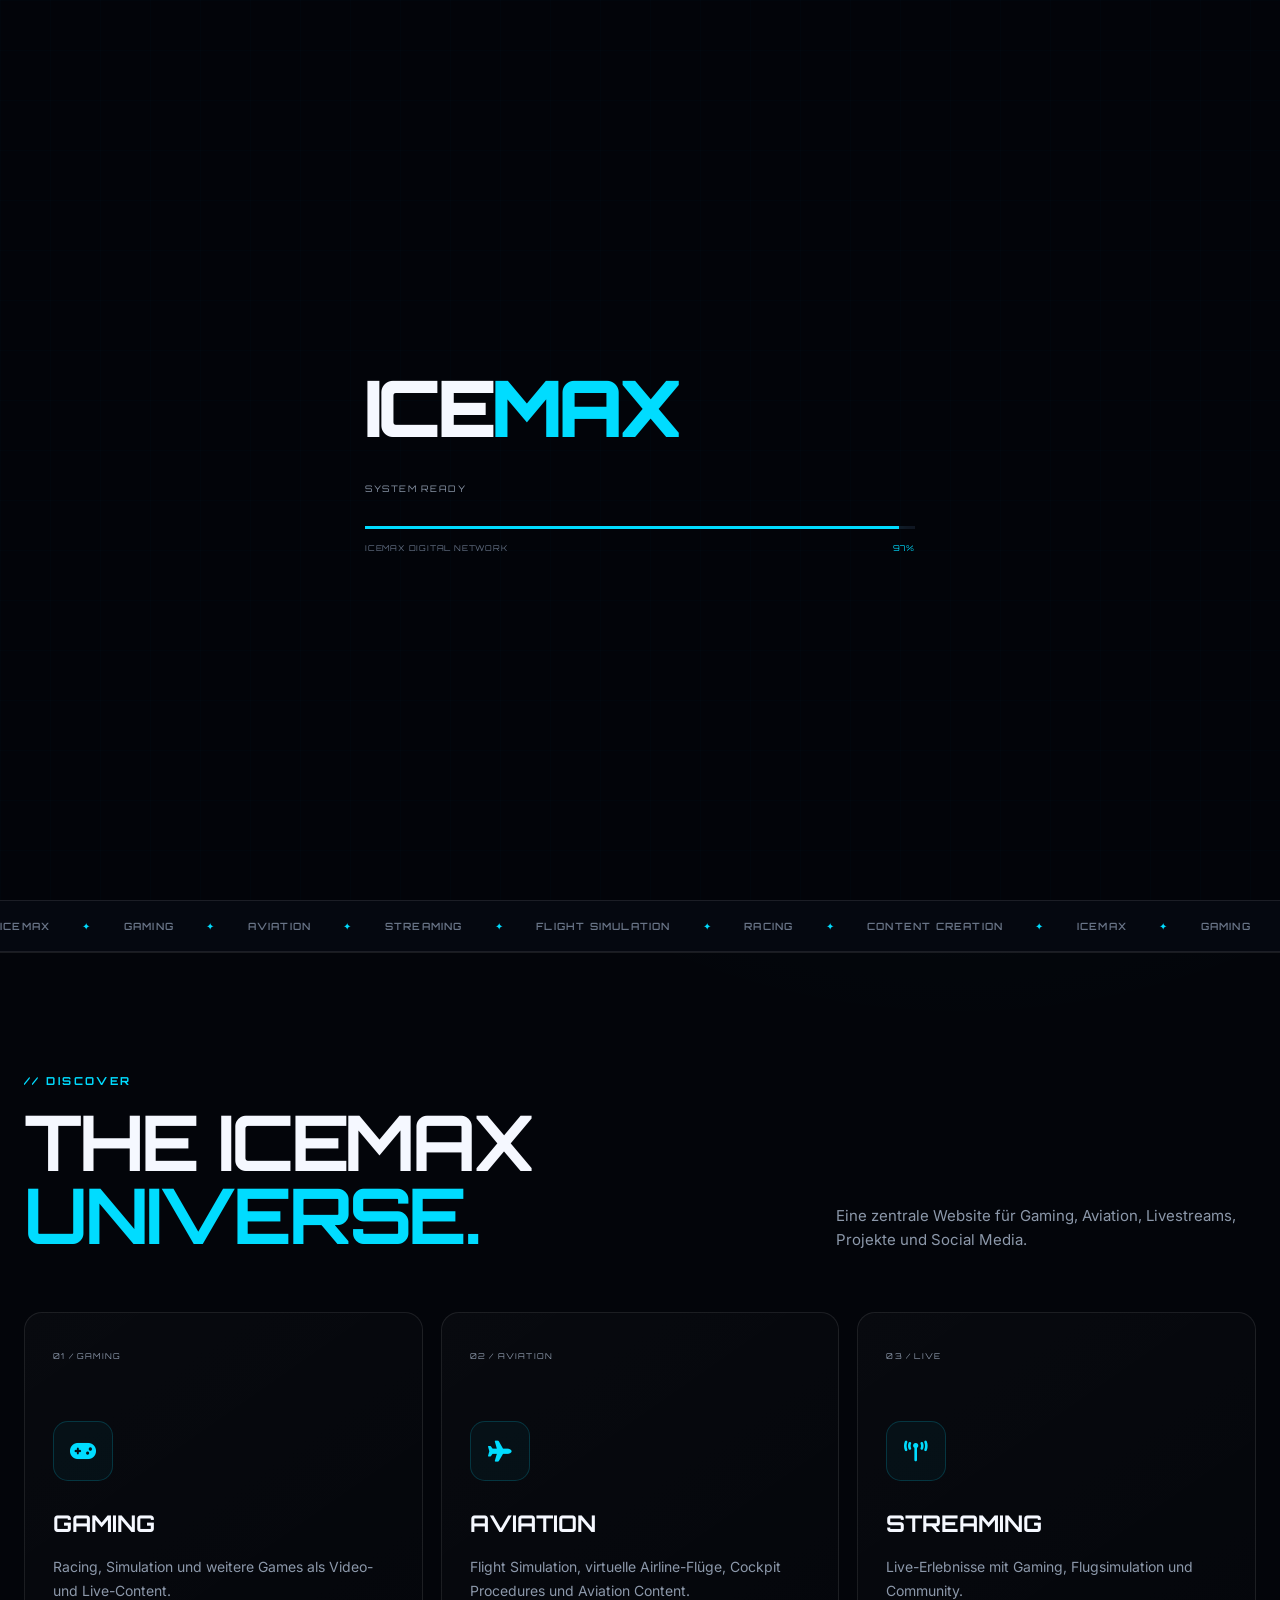
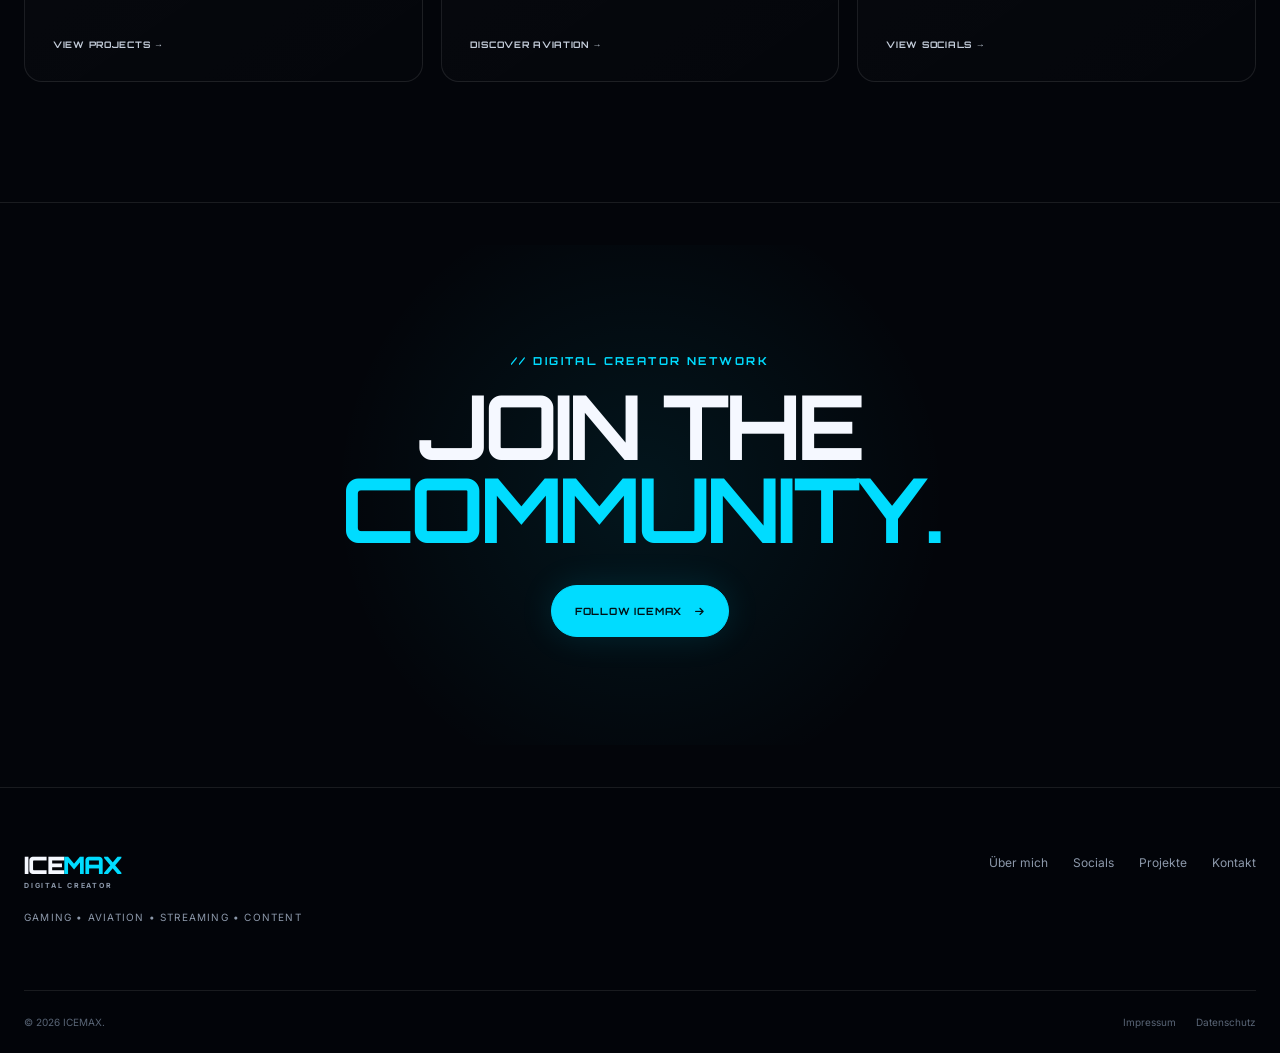
==== index.html @ 76943478 "Update index.html" ====
<!DOCTYPE html>
<html lang="de">

<head>
<script>
    if (
        window.location.pathname === "/icemaxYT/" ||
        window.location.pathname === "/icemaxYT"
    ) {
        window.location.replace("/icemaxYT/index.html");
    }
</script>

<!-- FAVICON -->
<link
    rel="icon"
    href="favicon.svg"
    type="image/svg+xml"
>

<!-- GOOGLE FONTS -->
<link
    rel="preconnect"
    href="https://fonts.googleapis.com"
>

<link
    rel="preconnect"
    href="https://fonts.gstatic.com"
    crossorigin
>

<link
    href="https://fonts.googleapis.com/css2?family=Inter:wght@400;500;600;700;800&family=Orbitron:wght@500;600;700;800;900&display=swap"
    rel="stylesheet"
>

<!-- FONT AWESOME -->
<link
    rel="stylesheet"
    href="https://cdnjs.cloudflare.com/ajax/libs/font-awesome/6.7.2/css/all.min.css"
>

<!-- ICEMAX CSS -->
<link
    rel="stylesheet"
    href="style.css"
>
    <meta charset="UTF-8">
    <meta name="viewport" content="width=device-width, initial-scale=1">

    <meta name="theme-color" content="#03050a">
    <meta name="description"
          content="ICEMAX – Gaming, Aviation, Streaming und Content Creation.">

    <title>ICEMAX | Gaming • Aviation • Streaming</title>

    <!-- Favicon -->
    <link rel="icon"
          href="images/favicon.svg"
          type="image/svg+xml">

    <!-- Haupt-CSS -->
    <link rel="stylesheet"
          href="css/style.css">

    <!-- Font Awesome Icons -->
    <link rel="stylesheet"
          href="https://cdnjs.cloudflare.com/ajax/libs/font-awesome/6.7.2/css/all.min.css">

    <!-- Google Fonts -->
    <link rel="preconnect"
          href="https://fonts.googleapis.com">

    <link rel="preconnect"
          href="https://fonts.gstatic.com"
          crossorigin>

    <link
        href="https://fonts.googleapis.com/css2?family=Inter:wght@300;400;500;600;700;800;900&family=Orbitron:wght@400;500;600;700;800;900&display=swap"
        rel="stylesheet">
</head>


<body>

    <!-- ======================================================
         CURSOR GLOW
    ======================================================= -->

    <div class="cursor-glow"
         id="cursorGlow">
    </div>


    <!-- ======================================================
         NAVIGATION
    ======================================================= -->

    <header class="navbar"
            id="navbar">

        <div class="navbar-inner">

            <!-- Logo -->

            <a href="index.html"
               class="logo">

                <span class="logo-main">
                    ICE<span>MAX</span>
                </span>

                <small>
                    DIGITAL CREATOR
                </small>

            </a>


            <!-- Navigation -->

            <nav class="nav-links"
                 id="navLinks">

                <a href="index.html"
                   class="active">
                    HOME
                </a>

                <a href="ueber-mich.html">
                    ÜBER MICH
                </a>

                <a href="social.html">
                    SOCIALS
                </a>

                <a href="projekte.html">
                    PROJEKTE
                </a>

                <a href="blog.html">
                    NEWS
                </a>

                <a href="kontakt.html">
                    KONTAKT
                </a>

            </nav>


            <!-- Social CTA -->

            <a class="nav-cta"
               href="social.html">

                <span class="live-dot"></span>

                FOLLOW ICEMAX

            </a>


            <!-- Mobile Navigation -->

            <button class="hamburger"
                    id="hamburger"
                    aria-label="Navigation öffnen"
                    aria-expanded="false">

                <span></span>
                <span></span>
                <span></span>

            </button>

        </div>

    </header>


    <!-- ======================================================
         MAIN
    ======================================================= -->

    <main>


        <!-- ==================================================
             LOADING SCREEN
        =================================================== -->

        <div class="page-loader"
             id="pageLoader">

            <div class="loader-grid"></div>

            <div class="loader-shell">

                <div class="loader-brand">

                    ICE<span>MAX</span>

                </div>


                <div class="loader-caption"
                     id="loaderStatus">

                    INITIALIZING CORE

                </div>


                <div class="loader-track">

                    <div class="loader-fill"
                         id="loaderFill">
                    </div>

                </div>


                <div class="loader-meta">

                    <span>
                        ICEMAX DIGITAL NETWORK
                    </span>

                    <span class="loader-percent"
                          id="loaderPercent">

                        0%

                    </span>

                </div>

            </div>

        </div>


        <!-- ==================================================
             HERO
        =================================================== -->

        <section class="hero">

            <div class="grid-bg"></div>


            <div class="hero-layout">


                <!-- HERO TEXT -->

                <div>

                    <div class="status-pill reveal">

                        <span class="live-dot"></span>

                        ICEMAX // SYSTEM ONLINE

                    </div>


                    <h1 class="reveal">

                        WELCOME

                        <span>
                            TO
                        </span>

                        <strong>
                            ICEMAX.
                        </strong>

                    </h1>


                    <p class="hero-copy reveal">

                        Gaming trifft Aviation.
                        Flight Simulation trifft Entertainment.

                        Eine digitale Creator-Welt für Streams,
                        Videos, Racing, virtuelle Flüge und Community.

                    </p>


                    <!-- Buttons -->

                    <div class="hero-actions reveal">

                        <a class="btn btn-primary"
                           href="#discover">

                            EXPLORE ICEMAX

                            <i class="fa-solid fa-arrow-right"></i>

                        </a>


                        <a class="btn btn-ghost"
                           href="social.html">

                            SOCIAL MEDIA

                        </a>

                    </div>

                </div>


                <!-- ==================================================
                     STATUS PANEL
                =================================================== -->

                <aside class="hero-panel reveal">


                    <div class="panel-label">

                        <span>
                            ICEMAX // STATUS
                        </span>

                        <span>
                            ONLINE
                        </span>

                    </div>


                    <!-- Radar -->

                    <div class="radar">

                        <i class="fa-solid fa-plane"></i>

                    </div>


                    <!-- Stats -->

                    <div class="panel-stats">


                        <div class="panel-stat">

                            <small>
                                MODE
                            </small>

                            <strong>
                                CREATOR
                            </strong>

                        </div>


                        <div class="panel-stat">

                            <small>
                                PRIMARY
                            </small>

                            <strong>
                                AVIATION
                            </strong>

                        </div>


                        <div class="panel-stat">

                            <small>
                                SECONDARY
                            </small>

                            <strong>
                                GAMING
                            </strong>

                        </div>


                        <div class="panel-stat">

                            <small>
                                STATUS
                            </small>

                            <strong>
                                ACTIVE
                            </strong>

                        </div>

                    </div>

                </aside>

            </div>

        </section>


        <!-- ==================================================
             MARQUEE / LAUFSCHRIFT
        =================================================== -->

        <div class="marquee">

            <div class="marquee-track">

                ICEMAX
                <b>✦</b>

                GAMING
                <b>✦</b>

                AVIATION
                <b>✦</b>

                STREAMING
                <b>✦</b>

                FLIGHT SIMULATION
                <b>✦</b>

                RACING
                <b>✦</b>

                CONTENT CREATION
                <b>✦</b>


                ICEMAX
                <b>✦</b>

                GAMING
                <b>✦</b>

                AVIATION
                <b>✦</b>

                STREAMING
                <b>✦</b>

                FLIGHT SIMULATION
                <b>✦</b>

                RACING
                <b>✦</b>

                CONTENT CREATION
                <b>✦</b>

            </div>

        </div>


        <!-- ==================================================
             DISCOVER
        =================================================== -->

        <section class="section"
                 id="discover">

            <div class="container">


                <!-- Section Header -->

                <div class="section-head reveal">

                    <div>

                        <p class="eyebrow">
                            // DISCOVER
                        </p>


                        <h2>

                            THE ICEMAX

                            <span>
                                UNIVERSE.
                            </span>

                        </h2>

                    </div>


                    <p>

                        Eine zentrale Website für Gaming,
                        Aviation, Livestreams, Projekte
                        und Social Media.

                    </p>

                </div>


                <!-- ==================================================
                     CARDS
                =================================================== -->

                <div class="card-grid">


                    <!-- GAMING -->

                    <article class="card reveal">

                        <span class="card-number">

                            01 / GAMING

                        </span>


                        <div class="card-icon">

                            <i class="fa-solid fa-gamepad"></i>

                        </div>


                        <h3>
                            GAMING
                        </h3>


                        <p>

                            Racing, Simulation und weitere Games
                            als Video- und Live-Content.

                        </p>


                        <a class="card-link"
                           href="projekte.html">

                            VIEW PROJECTS →

                        </a>

                    </article>


                    <!-- AVIATION -->

                    <article class="card reveal">

                        <span class="card-number">

                            02 / AVIATION

                        </span>


                        <div class="card-icon">

                            <i class="fa-solid fa-plane"></i>

                        </div>


                        <h3>
                            AVIATION
                        </h3>


                        <p>

                            Flight Simulation,
                            virtuelle Airline-Flüge,
                            Cockpit Procedures
                            und Aviation Content.

                        </p>


                        <a class="card-link"
                           href="projekte.html">

                            DISCOVER AVIATION →

                        </a>

                    </article>


                    <!-- STREAMING -->

                    <article class="card reveal">

                        <span class="card-number">

                            03 / LIVE

                        </span>


                        <div class="card-icon">

                            <i class="fa-solid fa-tower-broadcast"></i>

                        </div>


                        <h3>
                            STREAMING
                        </h3>


                        <p>

                            Live-Erlebnisse mit Gaming,
                            Flugsimulation und Community.

                        </p>


                        <a class="card-link"
                           href="social.html">

                            VIEW SOCIALS →

                        </a>

                    </article>

                </div>

            </div>

        </section>


        <!-- ==================================================
             COMMUNITY CTA
        =================================================== -->

        <section class="cta">

            <div class="container reveal">


                <p class="eyebrow">

                    // DIGITAL CREATOR NETWORK

                </p>


                <h2>

                    JOIN THE

                    <span>
                        COMMUNITY.
                    </span>

                </h2>


                <a class="btn btn-primary"
                   href="social.html">

                    FOLLOW ICEMAX

                    <i class="fa-solid fa-arrow-right"></i>

                </a>

            </div>

        </section>


    </main>


    <!-- ======================================================
         FOOTER
    ======================================================= -->

    <footer class="footer">


        <div class="footer-top">


            <!-- Brand -->

            <div class="footer-brand">

                <a href="index.html"
                   class="logo">

                    <span class="logo-main">

                        ICE<span>MAX</span>

                    </span>

                    <small>

                        DIGITAL CREATOR

                    </small>

                </a>


                <p>

                    GAMING • AVIATION • STREAMING • CONTENT

                </p>

            </div>


            <!-- Footer Navigation -->

            <div class="footer-links">

                <a href="ueber-mich.html">
                    Über mich
                </a>

                <a href="social.html">
                    Socials
                </a>

                <a href="projekte.html">
                    Projekte
                </a>

                <a href="kontakt.html">
                    Kontakt
                </a>

            </div>

        </div>


        <!-- Footer Bottom -->

        <div class="footer-bottom">

            <p>

                © <span data-year></span> ICEMAX.

            </p>


            <div>

                <a href="impressum.html">
                    Impressum
                </a>

                <a href="datenschutz.html">
                    Datenschutz
                </a>

            </div>

        </div>

    </footer>


    <!-- ======================================================
         BACK TO TOP
    ======================================================= -->

    <button class="back-to-top"
            id="backToTop"
            aria-label="Nach oben">

        <i class="fa-solid fa-arrow-up"></i>

    </button>


    <!-- ======================================================
         JAVASCRIPT
    ======================================================= -->

    <script src="script.js"></script>


</body>

</html>
---- style.css ----
/* =========================================================
   ICEMAX WEBSITE
   MAIN STYLESHEET
   ========================================================= */


/* =========================================================
   1. VARIABLES
   ========================================================= */

:root {
    --bg: #03050a;
    --bg-secondary: #060a11;
    --panel: #090f19;
    --panel-light: #0d1521;

    --text: #f5f8ff;
    --muted: #8c98aa;

    --cyan: #00dcff;
    --cyan-light: #62efff;
    --purple: #8b5cf6;
    --green: #39ff9a;
    --red: #ff5277;

    --line: rgba(255, 255, 255, 0.09);
    --line-light: rgba(255, 255, 255, 0.14);

    --shadow:
        0 30px 80px rgba(0, 0, 0, 0.35);

    --glow:
        0 0 30px rgba(0, 220, 255, 0.18);

    --radius-small: 10px;
    --radius: 18px;
    --radius-large: 30px;

    --container: 1240px;

    --transition: 0.3s ease;
}


/* =========================================================
   2. RESET
   ========================================================= */

* {
    margin: 0;
    padding: 0;
    box-sizing: border-box;
}

html {
    scroll-behavior: smooth;
}

body {
    background:
        radial-gradient(
            circle at 75% 10%,
            rgba(0, 220, 255, 0.06),
            transparent 30%
        ),
        var(--bg);

    color: var(--text);

    font-family:
        "Inter",
        Arial,
        sans-serif;

    line-height: 1.6;

    overflow-x: hidden;
}

body.loading {
    overflow: hidden;
}

a {
    color: inherit;
    text-decoration: none;
}

button,
input,
textarea {
    font: inherit;
}

button {
    cursor: pointer;
}

img {
    display: block;
    max-width: 100%;
}

::selection {
    background: var(--cyan);
    color: #001014;
}


/* =========================================================
   3. SCROLLBAR
   ========================================================= */

::-webkit-scrollbar {
    width: 8px;
}

::-webkit-scrollbar-track {
    background: var(--bg);
}

::-webkit-scrollbar-thumb {
    background: #1b2838;
    border-radius: 100px;
}

::-webkit-scrollbar-thumb:hover {
    background: var(--cyan);
}


/* =========================================================
   4. GENERAL
   ========================================================= */

.container {
    width: min(
        var(--container),
        calc(100% - 48px)
    );

    margin: 0 auto;
}

.section {
    position: relative;

    padding:
        120px
        0;

    border-top:
        1px solid
        var(--line);
}

.eyebrow {
    margin-bottom: 15px;

    color: var(--cyan);

    font-family:
        "Orbitron",
        sans-serif;

    font-size: 11px;

    font-weight: 700;

    letter-spacing: 0.22em;
}

.section-head {
    display: flex;

    align-items: flex-end;

    justify-content: space-between;

    gap: 50px;

    margin-bottom: 60px;
}

.section-head h2 {
    max-width: 800px;

    font-family:
        "Orbitron",
        sans-serif;

    font-size:
        clamp(
            38px,
            6vw,
            78px
        );

    line-height: 0.95;

    letter-spacing: -0.04em;
}

.section-head h2 span {
    display: block;

    color: var(--cyan);
}

.section-head > p {
    max-width: 420px;

    color: var(--muted);

    font-size: 15px;
}


/* =========================================================
   5. CURSOR GLOW
   ========================================================= */

.cursor-glow {
    position: fixed;

    top: 0;
    left: 0;

    z-index: 999;

    width: 500px;
    height: 500px;

    border-radius: 50%;

    background:
        radial-gradient(
            circle,
            rgba(0, 220, 255, 0.08),
            transparent 65%
        );

    transform:
        translate(
            -50%,
            -50%
        );

    pointer-events: none;

    opacity: 0;

    transition:
        opacity
        0.3s ease;
}


/* =========================================================
   6. NAVIGATION
   ========================================================= */

.navbar {
    position: fixed;

    top: 0;
    left: 0;

    z-index: 1000;

    width: 100%;

    border-bottom:
        1px solid
        transparent;

    transition:
        background
        var(--transition),
        border
        var(--transition),
        backdrop-filter
        var(--transition);
}

.navbar-scrolled {
    background:
        rgba(
            3,
            5,
            10,
            0.85
        );

    border-bottom:
        1px solid
        var(--line);

    backdrop-filter:
        blur(18px);
}

.navbar-inner {
    width:
        min(
            1440px,
            calc(100% - 48px)
        );

    min-height: 84px;

    margin:
        0 auto;

    display: flex;

    align-items: center;

    gap: 40px;
}


/* =========================================================
   7. LOGO
   ========================================================= */

.logo {
    display: inline-flex;

    flex-direction: column;

    line-height: 1;
}

.logo-main {
    font-family:
        "Orbitron",
        sans-serif;

    font-size: 24px;

    font-weight: 900;

    letter-spacing: -0.05em;
}

.logo-main span {
    color: var(--cyan);
}

.logo small {
    margin-top: 5px;

    color: var(--muted);

    font-size: 7px;

    font-weight: 700;

    letter-spacing: 0.25em;
}


/* =========================================================
   8. NAV LINKS
   ========================================================= */

.nav-links {
    display: flex;

    align-items: center;

    gap: 30px;

    margin-left: auto;
}

.nav-links a {
    position: relative;

    padding:
        32px
        0;

    color: #c8d0dc;

    font-family:
        "Orbitron",
        sans-serif;

    font-size: 10px;

    font-weight: 600;

    letter-spacing: 0.09em;

    transition:
        color
        var(--transition);
}

.nav-links a::after {
    content: "";

    position: absolute;

    left: 0;
    bottom: 24px;

    width: 0;
    height: 1px;

    background: var(--cyan);

    transition:
        width
        var(--transition);
}

.nav-links a:hover,
.nav-links a.active {
    color: var(--cyan);
}

.nav-links a:hover::after,
.nav-links a.active::after {
    width: 100%;
}


/* =========================================================
   9. NAV CTA
   ========================================================= */

.nav-cta {
    display: inline-flex;

    align-items: center;

    gap: 9px;

    padding:
        12px
        17px;

    border:
        1px solid
        var(--line-light);

    border-radius:
        100px;

    font-family:
        "Orbitron",
        sans-serif;

    font-size: 9px;

    font-weight: 700;

    letter-spacing: 0.08em;

    transition:
        border
        var(--transition),
        background
        var(--transition);
}

.nav-cta:hover {
    border-color:
        rgba(
            0,
            220,
            255,
            0.5
        );

    background:
        rgba(
            0,
            220,
            255,
            0.06
        );
}

.live-dot {
    display: inline-block;

    width: 7px;
    height: 7px;

    border-radius: 50%;

    background: var(--green);

    box-shadow:
        0 0 12px
        rgba(
            57,
            255,
            154,
            0.7
        );

    animation:
        pulse
        1.8s
        infinite;
}

@keyframes pulse {

    0%,
    100% {
        opacity: 1;
    }

    50% {
        opacity: 0.35;
    }
}


/* =========================================================
   10. HAMBURGER
   ========================================================= */

.hamburger {
    display: none;

    width: 44px;
    height: 44px;

    margin-left: auto;

    border:
        1px solid
        var(--line);

    border-radius:
        10px;

    background:
        rgba(
            255,
            255,
            255,
            0.02
        );
}

.hamburger span {
    display: block;

    width: 19px;
    height: 1px;

    margin:
        5px auto;

    background:
        var(--text);

    transition:
        transform
        var(--transition),
        opacity
        var(--transition);
}

.hamburger.active span:nth-child(1) {
    transform:
        translateY(6px)
        rotate(45deg);
}

.hamburger.active span:nth-child(2) {
    opacity: 0;
}

.hamburger.active span:nth-child(3) {
    transform:
        translateY(-6px)
        rotate(-45deg);
}


/* =========================================================
   11. HERO
   ========================================================= */

.hero {
    position: relative;

    min-height: 100vh;

    display: flex;

    align-items: center;

    padding:
        150px
        0
        90px;

    overflow: hidden;
}

.grid-bg {
    position: absolute;

    inset: 0;

    pointer-events: none;

    opacity: 0.28;

    background-image:

        linear-gradient(
            rgba(
                255,
                255,
                255,
                0.025
            )
            1px,
            transparent
            1px
        ),

        linear-gradient(
            90deg,
            rgba(
                255,
                255,
                255,
                0.025
            )
            1px,
            transparent
            1px
        );

    background-size:
        70px
        70px;

    mask-image:
        linear-gradient(
            to bottom,
            black,
            transparent
        );
}

.hero::before {
    content: "";

    position: absolute;

    top: -250px;
    right: -250px;

    width: 700px;
    height: 700px;

    border-radius: 50%;

    background:
        rgba(
            0,
            220,
            255,
            0.08
        );

    filter:
        blur(
            100px
        );
}

.hero::after {
    content: "";

    position: absolute;

    bottom: -300px;
    left: -300px;

    width: 700px;
    height: 700px;

    border-radius: 50%;

    background:
        rgba(
            139,
            92,
            246,
            0.07
        );

    filter:
        blur(
            120px
        );
}

.hero-layout {
    position: relative;

    z-index: 2;

    width:
        min(
            var(--container),
            calc(100% - 48px)
        );

    margin:
        0 auto;

    display: grid;

    grid-template-columns:
        minmax(
            0,
            1.35fr
        )
        minmax(
            330px,
            0.65fr
        );

    align-items: center;

    gap: 80px;
}


/* =========================================================
   12. STATUS PILL
   ========================================================= */

.status-pill {
    width: fit-content;

    display: flex;

    align-items: center;

    gap: 10px;

    margin-bottom: 28px;

    padding:
        9px
        13px;

    border:
        1px solid
        var(--line);

    border-radius:
        100px;

    background:
        rgba(
            255,
            255,
            255,
            0.02
        );

    color:
        #b8c2d0;

    font-family:
        "Orbitron",
        sans-serif;

    font-size: 9px;

    letter-spacing:
        0.11em;
}


/* =========================================================
   13. HERO HEADING
   ========================================================= */

.hero h1 {
    max-width: 900px;

    font-family:
        "Orbitron",
        sans-serif;

    font-size:
        clamp(
            58px,
            8.5vw,
            126px
        );

    font-weight: 900;

    line-height: 0.82;

    letter-spacing:
        -0.07em;
}

.hero h1 > span,
.hero h1 > strong {
    display: block;
}

.hero h1 > span {
    color:
        #4d5868;
}

.hero h1 > strong {
    color:
        var(--cyan);

    font-weight: 900;

    text-shadow:
        0 0 45px
        rgba(
            0,
            220,
            255,
            0.13
        );
}

.hero-copy {
    max-width: 650px;

    margin-top: 35px;

    color:
        var(--muted);

    font-size:
        17px;

    line-height: 1.8;
}


/* =========================================================
   14. BUTTONS
   ========================================================= */

.hero-actions {
    display: flex;

    flex-wrap: wrap;

    gap: 12px;

    margin-top: 38px;
}

.btn {
    position: relative;

    display: inline-flex;

    align-items: center;

    justify-content: center;

    gap: 13px;

    min-height: 52px;

    padding:
        0
        23px;

    border-radius:
        100px;

    font-family:
        "Orbitron",
        sans-serif;

    font-size: 10px;

    font-weight: 700;

    letter-spacing:
        0.08em;

    transition:
        transform
        var(--transition),
        border
        var(--transition),
        background
        var(--transition),
        box-shadow
        var(--transition);
}

.btn:hover {
    transform:
        translateY(
            -2px
        );
}

.btn-primary {
    border:
        1px solid
        var(--cyan);

    background:
        var(--cyan);

    color:
        #001116;

    box-shadow:
        0 0 35px
        rgba(
            0,
            220,
            255,
            0.12
        );
}

.btn-primary:hover {
    background:
        var(--cyan-light);

    box-shadow:
        0 0 45px
        rgba(
            0,
            220,
            255,
            0.2
        );
}

.btn-ghost {
    border:
        1px solid
        var(--line-light);

    background:
        rgba(
            255,
            255,
            255,
            0.02
        );

    color:
        var(--text);
}

.btn-ghost:hover {
    border-color:
        var(--cyan);

    background:
        rgba(
            0,
            220,
            255,
            0.05
        );
}


/* =========================================================
   15. HERO PANEL
   ========================================================= */

.hero-panel {
    position: relative;

    padding:
        24px;

    border:
        1px solid
        var(--line);

    border-radius:
        var(--radius-large);

    background:
        linear-gradient(
            145deg,
            rgba(
                255,
                255,
                255,
                0.04
            ),
            rgba(
                255,
                255,
                255,
                0.01
            )
        );

    box-shadow:
        var(--shadow);

    backdrop-filter:
        blur(
            15px
        );
}

.hero-panel::before {
    content: "";

    position: absolute;

    inset: -1px;

    z-index: -1;

    border-radius:
        inherit;

    background:
        linear-gradient(
            135deg,
            rgba(
                0,
                220,
                255,
                0.2
            ),
            transparent 35%,
            transparent 70%,
            rgba(
                139,
                92,
                246,
                0.15
            )
        );
}

.panel-label {
    display: flex;

    justify-content: space-between;

    gap: 20px;

    padding-bottom: 17px;

    border-bottom:
        1px solid
        var(--line);

    color:
        var(--muted);

    font-family:
        "Orbitron",
        sans-serif;

    font-size: 8px;

    letter-spacing:
        0.11em;
}

.panel-label span:last-child {
    color:
        var(--green);
}


/* =========================================================
   16. RADAR
   ========================================================= */

.radar {
    position: relative;

    width:
        min(
            270px,
            80%
        );

    aspect-ratio:
        1;

    margin:
        35px auto;

    display: grid;

    place-items: center;

    border:
        1px solid
        rgba(
            0,
            220,
            255,
            0.16
        );

    border-radius:
        50%;

    background:

        radial-gradient(
            circle,
            transparent 30%,
            rgba(
                0,
                220,
                255,
                0.03
            )
            31%,
            transparent 32%
        ),

        radial-gradient(
            circle,
            transparent 60%,
            rgba(
                0,
                220,
                255,
                0.05
            )
            61%,
            transparent 62%
        );
}

.radar::before,
.radar::after {
    content: "";

    position: absolute;

    background:
        rgba(
            0,
            220,
            255,
            0.12
        );
}

.radar::before {
    width: 100%;
    height: 1px;
}

.radar::after {
    width: 1px;
    height: 100%;
}

.radar i {
    position: relative;

    z-index: 2;

    color:
        var(--cyan);

    font-size:
        34px;

    transform:
        rotate(
            -35deg
        );

    filter:
        drop-shadow(
            0 0 10px
            rgba(
                0,
                220,
                255,
                0.5
            )
        );
}


/* =========================================================
   17. PANEL STATS
   ========================================================= */

.panel-stats {
    display: grid;

    grid-template-columns:
        repeat(
            2,
            1fr
        );

    gap: 10px;
}

.panel-stat {
    padding:
        14px;

    border:
        1px solid
        var(--line);

    border-radius:
        12px;

    background:
        rgba(
            255,
            255,
            255,
            0.018
        );
}

.panel-stat small {
    display: block;

    margin-bottom:
        5px;

    color:
        var(--muted);

    font-size:
        8px;

    letter-spacing:
        0.12em;
}

.panel-stat strong {
    color:
        #eafcff;

    font-family:
        "Orbitron",
        sans-serif;

    font-size:
        10px;

    letter-spacing:
        0.05em;
}


/* =========================================================
   18. MARQUEE
   ========================================================= */

.marquee {
    overflow: hidden;

    border-top:
        1px solid
        var(--line);

    border-bottom:
        1px solid
        var(--line);

    background:
        #050810;
}

.marquee-track {
    width:
        max-content;

    padding:
        17px
        0;

    color:
        #697487;

    font-family:
        "Orbitron",
        sans-serif;

    font-size:
        10px;

    font-weight:
        600;

    letter-spacing:
        0.12em;

    white-space:
        nowrap;

    animation:
        marquee
        30s
        linear
        infinite;
}

.marquee-track b {
    margin:
        0
        28px;

    color:
        var(--cyan);

    font-weight:
        400;
}

@keyframes marquee {

    from {
        transform:
            translateX(
                0
            );
    }

    to {
        transform:
            translateX(
                -50%
            );
    }
}


/* =========================================================
   19. CARDS
   ========================================================= */

.card-grid {
    display: grid;

    grid-template-columns:
        repeat(
            3,
            1fr
        );

    gap: 18px;
}

.card {
    position: relative;

    min-height:
        370px;

    padding:
        28px;

    overflow:
        hidden;

    border:
        1px solid
        var(--line);

    border-radius:
        var(--radius);

    background:
        linear-gradient(
            145deg,
            rgba(
                255,
                255,
                255,
                0.025
            ),
            rgba(
                255,
                255,
                255,
                0.008
            )
        );

    transition:
        transform
        var(--transition),
        border
        var(--transition),
        box-shadow
        var(--transition);
}

.card::before {
    content: "";

    position: absolute;

    top:
        var(
            --mouse-y,
            50%
        );

    left:
        var(
            --mouse-x,
            50%
        );

    width:
        350px;

    height:
        350px;

    background:
        radial-gradient(
            circle,
            rgba(
                0,
                220,
                255,
                0.08
            ),
            transparent
            65%
        );

    transform:
        translate(
            -50%,
            -50%
        );

    opacity: 0;

    pointer-events: none;

    transition:
        opacity
        var(--transition);
}

.card:hover {
    transform:
        translateY(
            -7px
        );

    border-color:
        rgba(
            0,
            220,
            255,
            0.3
        );

    box-shadow:
        0 25px 70px
        rgba(
            0,
            0,
            0,
            0.25
        );
}

.card:hover::before {
    opacity: 1;
}

.card-number {
    position: relative;

    z-index: 2;

    color:
        var(--muted);

    font-family:
        "Orbitron",
        sans-serif;

    font-size:
        8px;

    letter-spacing:
        0.15em;
}

.card-icon {
    position: relative;

    z-index: 2;

    width:
        60px;

    height:
        60px;

    margin-top:
        55px;

    display: grid;

    place-items: center;

    border:
        1px solid
        rgba(
            0,
            220,
            255,
            0.18
        );

    border-radius:
        15px;

    background:
        rgba(
            0,
            220,
            255,
            0.04
        );

    color:
        var(--cyan);

    font-size:
        21px;
}

.card h3 {
    position: relative;

    z-index: 2;

    margin-top:
        25px;

    font-family:
        "Orbitron",
        sans-serif;

    font-size:
        23px;
}

.card p {
    position: relative;

    z-index: 2;

    margin-top:
        12px;

    color:
        var(--muted);

    font-size:
        14px;

    line-height:
        1.75;
}

.card-link {
    position: absolute;

    z-index: 2;

    left:
        28px;

    bottom:
        28px;

    color:
        #c5cedb;

    font-family:
        "Orbitron",
        sans-serif;

    font-size:
        9px;

    font-weight:
        700;

    letter-spacing:
        0.08em;

    transition:
        color
        var(--transition);
}

.card-link:hover {
    color:
        var(--cyan);
}


/* =========================================================
   20. CTA
   ========================================================= */

.cta {
    position: relative;

    padding:
        150px
        0;

    overflow:
        hidden;

    border-top:
        1px solid
        var(--line);

    text-align:
        center;
}

.cta::before {
    content: "";

    position: absolute;

    top: 50%;
    left: 50%;

    width:
        800px;

    height:
        500px;

    transform:
        translate(
            -50%,
            -50%
        );

    background:
        radial-gradient(
            circle,
            rgba(
                0,
                220,
                255,
                0.08
            ),
            transparent
            65%
        );

    pointer-events: none;
}

.cta .container {
    position: relative;

    z-index: 2;
}

.cta h2 {
    max-width:
        900px;

    margin:
        0 auto
        35px;

    font-family:
        "Orbitron",
        sans-serif;

    font-size:
        clamp(
            45px,
            7vw,
            95px
        );

    line-height:
        0.92;

    letter-spacing:
        -0.05em;
}

.cta h2 span {
    display: block;

    color:
        var(--cyan);
}


/* =========================================================
   21. FOOTER
   ========================================================= */

.footer {
    border-top:
        1px solid
        var(--line);

    background:
        #020409;
}

.footer-top {
    width:
        min(
            var(--container),
            calc(100% - 48px)
        );

    margin:
        0 auto;

    padding:
        65px
        0;

    display: flex;

    justify-content:
        space-between;

    align-items:
        flex-start;

    gap:
        40px;
}

.footer-brand p {
    margin-top:
        20px;

    color:
        var(--muted);

    font-size:
        10px;

    letter-spacing:
        0.12em;
}

.footer-links {
    display:
        flex;

    flex-wrap:
        wrap;

    gap:
        25px;
}

.footer-links a {
    color:
        var(--muted);

    font-size:
        12px;

    transition:
        color
        var(--transition);
}

.footer-links a:hover {
    color:
        var(--cyan);
}

.footer-bottom {
    width:
        min(
            var(--container),
            calc(100% - 48px)
        );

    margin:
        0 auto;

    padding:
        23px
        0;

    display:
        flex;

    align-items:
        center;

    justify-content:
        space-between;

    gap:
        25px;

    border-top:
        1px solid
        var(--line);

    color:
        #596576;

    font-size:
        10px;
}

.footer-bottom div {
    display:
        flex;

    gap:
        20px;
}

.footer-bottom a:hover {
    color:
        var(--cyan);
}


/* =========================================================
   22. BACK TO TOP
   ========================================================= */

.back-to-top {
    position:
        fixed;

    right:
        25px;

    bottom:
        25px;

    z-index:
        800;

    width:
        46px;

    height:
        46px;

    display:
        grid;

    place-items:
        center;

    border:
        1px solid
        var(--line-light);

    border-radius:
        50%;

    background:
        rgba(
            5,
            9,
            15,
            0.85
        );

    color:
        var(--text);

    opacity:
        0;

    visibility:
        hidden;

    transform:
        translateY(
            10px
        );

    backdrop-filter:
        blur(
            10px
        );

    transition:
        all
        var(--transition);
}

.back-to-top.visible {
    opacity:
        1;

    visibility:
        visible;

    transform:
        translateY(
            0
        );
}

.back-to-top:hover {
    border-color:
        var(--cyan);

    color:
        var(--cyan);
}


/* =========================================================
   23. REVEAL ANIMATION
   ========================================================= */

.reveal {
    opacity:
        0;

    transform:
        translateY(
            25px
        );

    transition:
        opacity
        0.8s ease,
        transform
        0.8s ease;
}

.reveal.visible {
    opacity:
        1;

    transform:
        translateY(
            0
        );
}


/* =========================================================
   24. LOADING SCREEN
   ========================================================= */

.page-loader {
    position:
        fixed;

    inset:
        0;

    z-index:
        99999;

    display:
        grid;

    place-items:
        center;

    background:
        #020409;

    transition:
        opacity
        0.7s ease,
        visibility
        0.7s ease;
}

.page-loader.loader-hidden {
    opacity:
        0;

    visibility:
        hidden;

    pointer-events:
        none;
}

.loader-grid {
    position:
        absolute;

    inset:
        0;

    opacity:
        0.35;

    background-image:

        linear-gradient(
            rgba(
                0,
                220,
                255,
                0.035
            )
            1px,
            transparent
            1px
        ),

        linear-gradient(
            90deg,
            rgba(
                0,
                220,
                255,
                0.035
            )
            1px,
            transparent
            1px
        );

    background-size:
        50px
        50px;
}

.loader-shell {
    position:
        relative;

    z-index:
        2;

    width:
        min(
            550px,
            calc(100% - 50px)
        );
}

.loader-brand {
    font-family:
        "Orbitron",
        sans-serif;

    font-size:
        clamp(
            42px,
            9vw,
            78px
        );

    font-weight:
        900;

    letter-spacing:
        -0.06em;
}

.loader-brand span {
    color:
        var(--cyan);
}

.loader-caption {
    margin-top:
        12px;

    color:
        var(--muted);

    font-family:
        "Orbitron",
        sans-serif;

    font-size:
        9px;

    letter-spacing:
        0.18em;
}

.loader-track {
    width:
        100%;

    height:
        3px;

    margin-top:
        30px;

    overflow:
        hidden;

    background:
        #101722;
}

.loader-fill {
    width:
        0;

    height:
        100%;

    background:
        var(--cyan);

    box-shadow:
        0 0 15px
        rgba(
            0,
            220,
            255,
            0.5
        );
}

.loader-meta {
    margin-top:
        13px;

    display:
        flex;

    align-items:
        center;

    justify-content:
        space-between;

    gap:
        20px;

    color:
        #657185;

    font-family:
        "Orbitron",
        sans-serif;

    font-size:
        8px;

    letter-spacing:
        0.1em;
}

.loader-percent {
    color:
        var(--cyan);
}


/* =========================================================
   25. PAGE HERO
   Für Unterseiten
   ========================================================= */

.page-hero {
    position:
        relative;

    padding:
        190px
        0
        100px;

    overflow:
        hidden;

    border-bottom:
        1px solid
        var(--line);
}

.page-hero::before {
    content:
        "";

    position:
        absolute;

    top:
        -200px;

    right:
        -200px;

    width:
        600px;

    height:
        600px;

    border-radius:
        50%;

    background:
        rgba(
            0,
            220,
            255,
            0.08
        );

    filter:
        blur(
            110px
        );
}

.page-hero .container {
    position:
        relative;

    z-index:
        2;
}

.page-number {
    color:
        var(--cyan);

    font-family:
        "Orbitron",
        sans-serif;

    font-size:
        10px;

    letter-spacing:
        0.2em;
}

.page-hero h1 {
    max-width:
        1100px;

    margin-top:
        18px;

    font-family:
        "Orbitron",
        sans-serif;

    font-size:
        clamp(
            55px,
            9vw,
            125px
        );

    line-height:
        0.85;

    letter-spacing:
        -0.07em;
}

.page-hero h1 span {
    display:
        block;

    color:
        var(--cyan);
}

.page-hero p {
    max-width:
        680px;

    margin-top:
        30px;

    color:
        var(--muted);

    font-size:
        16px;

    line-height:
        1.8;
}


/* =========================================================
   26. SOCIAL GRID
   ========================================================= */

.social-grid {
    display:
        grid;

    grid-template-columns:
        repeat(
            2,
            1fr
        );

    gap:
        18px;
}

.social-card {
    position:
        relative;

    min-height:
        310px;

    padding:
        30px;

    display:
        flex;

    flex-direction:
        column;

    border:
        1px solid
        var(--line);

    border-radius:
        var(--radius);

    background:
        var(--panel);

    overflow:
        hidden;

    transition:
        transform
        var(--transition),
        border
        var(--transition);
}

.social-card:hover {
    transform:
        translateY(
            -5px
        );

    border-color:
        rgba(
            0,
            220,
            255,
            0.35
        );
}

.social-top {
    display:
        flex;

    align-items:
        flex-start;

    justify-content:
        space-between;
}

.social-icon {
    width:
        60px;

    height:
        60px;

    display:
        grid;

    place-items:
        center;

    border:
        1px solid
        var(--line);

    border-radius:
        15px;

    color:
        var(--cyan);

    font-size:
        25px;
}

.social-top > span {
    color:
        #586477;

    font-family:
        "Orbitron",
        sans-serif;

    font-size:
        9px;
}

.social-card h3 {
    margin-top:
        50px;

    font-family:
        "Orbitron",
        sans-serif;

    font-size:
        30px;
}

.social-card p {
    max-width:
        450px;

    margin-top:
        10px;

    color:
        var(--muted);

    font-size:
        14px;
}

.social-foot {
    margin-top:
        auto;

    padding-top:
        30px;

    display:
        flex;

    justify-content:
        space-between;

    align-items:
        center;

    color:
        #bac4d2;

    font-family:
        "Orbitron",
        sans-serif;

    font-size:
        9px;

    letter-spacing:
        0.08em;
}


/* =========================================================
   27. PROJECT GRID
   ========================================================= */

.portfolio-grid {
    display:
        grid;

    grid-template-columns:
        repeat(
            2,
            1fr
        );

    gap:
        20px;
}

.portfolio-card {
    position:
        relative;

    min-height:
        400px;

    padding:
        32px;

    display:
        flex;

    flex-direction:
        column;

    justify-content:
        flex-end;

    overflow:
        hidden;

    border:
        1px solid
        var(--line);

    border-radius:
        var(--radius);

    background:
        linear-gradient(
            145deg,
            #0a111c,
            #05080e
        );

    transition:
        transform
        var(--transition),
        border
        var(--transition);
}

.portfolio-card:hover {
    transform:
        translateY(
            -5px
        );

    border-color:
        rgba(
            0,
            220,
            255,
            0.3
        );
}

.portfolio-card::before {
    content:
        "";

    position:
        absolute;

    width:
        300px;

    height:
        300px;

    top:
        -100px;

    right:
        -100px;

    border-radius:
        50%;

    background:
        rgba(
            0,
            220,
            255,
            0.08
        );

    filter:
        blur(
            70px
        );
}

.portfolio-card i {
    position:
        absolute;

    top:
        35px;

    right:
        35px;

    color:
        rgba(
            0,
            220,
            255,
            0.25
        );

    font-size:
        70px;
}

.portfolio-card h3 {
    position:
        relative;

    z-index:
        2;

    font-family:
        "Orbitron",
        sans-serif;

    font-size:
        30px;
}

.portfolio-card p {
    position:
        relative;

    z-index:
        2;

    max-width:
        500px;

    margin-top:
        10px;

    color:
        var(--muted);
}


/* =========================================================
   28. CONTACT
   ========================================================= */

.contact-layout {
    display:
        grid;

    grid-template-columns:
        0.75fr
        1.25fr;

    gap:
        60px;
}

.contact-info h2 {
    font-family:
        "Orbitron",
        sans-serif;

    font-size:
        clamp(
            35px,
            5vw,
            60px
        );

    line-height:
        1;
}

.contact-info p {
    margin-top:
        20px;

    color:
        var(--muted);
}

.contact-form {
    display:
        grid;

    gap:
        18px;
}

.form-group {
    display:
        grid;

    gap:
        8px;
}

.form-group label {
    color:
        #aeb8c6;

    font-size:
        11px;

    font-weight:
        600;
}

.form-group input,
.form-group textarea {
    width:
        100%;

    border:
        1px solid
        var(--line);

    border-radius:
        12px;

    outline:
        none;

    padding:
        15px
        17px;

    background:
        #070b12;

    color:
        var(--text);

    transition:
        border
        var(--transition),
        box-shadow
        var(--transition);
}

.form-group textarea {
    min-height:
        180px;

    resize:
        vertical;
}

.form-group input:focus,
.form-group textarea:focus {
    border-color:
        rgba(
            0,
            220,
            255,
            0.5
        );

    box-shadow:
        0 0 0 3px
        rgba(
            0,
            220,
            255,
            0.05
        );
}

.form-message {
    min-height:
        20px;

    color:
        var(--cyan);

    font-size:
        12px;
}


/* =========================================================
   29. LEGAL
   ========================================================= */

.legal-layout {
    max-width:
        900px;
}

.legal-block {
    padding:
        30px
        0;

    border-bottom:
        1px solid
        var(--line);
}

.legal-block h2 {
    margin-bottom:
        15px;

    font-family:
        "Orbitron",
        sans-serif;

    font-size:
        22px;
}

.legal-block h3 {
    margin:
        20px
        0
        8px;

    font-size:
        15px;
}

.legal-block p,
.legal-block li {
    color:
        var(--muted);

    font-size:
        14px;

    line-height:
        1.8;
}

.legal-block ul {
    padding-left:
        20px;
}


/* =========================================================
   30. MOBILE
   ========================================================= */

@media (
    max-width: 980px
) {

    .navbar-inner {
        min-height:
            72px;
    }

    .nav-cta {
        display:
            none;
    }

    .hamburger {
        display:
            block;
    }

    .nav-links {
        position:
            fixed;

        top:
            72px;

        left:
            20px;

        right:
            20px;

        display:
            flex;

        flex-direction:
            column;

        align-items:
            stretch;

        gap:
            0;

        padding:
            15px;

        border:
            1px solid
            var(--line);

        border-radius:
            16px;

        background:
            rgba(
                4,
                7,
                12,
                0.97
            );

        backdrop-filter:
            blur(
                20px
            );

        opacity:
            0;

        visibility:
            hidden;

        transform:
            translateY(
                -15px
            );

        transition:
            all
            0.3s ease;
    }

    .nav-links.mobile-open {
        opacity:
            1;

        visibility:
            visible;

        transform:
            translateY(
                0
            );
    }

    .nav-links a {
        padding:
            15px;

        border-bottom:
            1px solid
            var(--line);
    }

    .nav-links a:last-child {
        border-bottom:
            none;
    }

    .nav-links a::after {
        display:
            none;
    }

    .hero {
        min-height:
            auto;

        padding-top:
            145px;

        padding-bottom:
            100px;
    }

    .hero-layout {
        grid-template-columns:
            1fr;

        gap:
            70px;
    }

    .hero-panel {
        max-width:
            600px;
    }

    .section-head {
        align-items:
            flex-start;

        flex-direction:
            column;
    }

    .card-grid {
        grid-template-columns:
            1fr;
    }

    .card {
        min-height:
            330px;
    }

    .social-grid,
    .portfolio-grid {
        grid-template-columns:
            1fr;
    }

    .contact-layout {
        grid-template-columns:
            1fr;
    }

}


/* =========================================================
   31. SMALL MOBILE
   ========================================================= */

@media (
    max-width: 700px
) {

    .container,
    .hero-layout,
    .footer-top,
    .footer-bottom {
        width:
            min(
                100% - 30px,
                var(--container)
            );
    }

    .navbar-inner {
        width:
            calc(
                100% - 30px
            );
    }

    .hero h1 {
        font-size:
            clamp(
                50px,
                18vw,
                82px
            );
    }

    .hero-copy {
        font-size:
            15px;
    }

    .section {
        padding:
            85px
            0;
    }

    .section-head h2 {
        font-size:
            43px;
    }

    .hero-actions {
        flex-direction:
            column;

        align-items:
            stretch;
    }

    .btn {
        width:
            100%;
    }

    .panel-stats {
        grid-template-columns:
            1fr;
    }

    .footer-top {
        flex-direction:
            column;
    }

    .footer-bottom {
        align-items:
            flex-start;

        flex-direction:
            column;
    }

    .page-hero {
        padding:
            150px
            0
            75px;
    }

    .page-hero h1 {
        font-size:
            52px;
    }

    .social-card {
        min-height:
            280px;
    }

}


/* =========================================================
   32. REDUCED MOTION
   ========================================================= */

@media (
    prefers-reduced-motion:
    reduce
) {

    html {
        scroll-behavior:
            auto;
    }

    *,
    *::before,
    *::after {
        animation-duration:
            0.01ms
            !important;

        animation-iteration-count:
            1
            !important;

        transition-duration:
            0.01ms
            !important;
    }

}


/* =========================================================
   IMPRESSUM – WEISS → CYAN
   Farbwechsel ungefähr in der Mitte des E
   ========================================================= */

.page-hero h1.legal-title.impressum-gradient {
    display: inline-block;
    white-space: nowrap;

    font-size: clamp(
        52px,
        8vw,
        125px
    );

    line-height: 0.9;

    background: linear-gradient(
        90deg,
        #f5f8ff 0%,
        #f5f8ff 38.5%,
        #00dcff 55%,
        #00dcff 100%
    );

    -webkit-background-clip: text;
    background-clip: text;

    -webkit-text-fill-color: transparent;
    color: transparent;
}


/* =========================================================
   DATENSCHUTZ – EINE ZEILE + WEISS / CYAN
   ========================================================= */

.page-hero h1.legal-title.datenschutz-gradient {
    display: inline-block;

    /* verhindert Zeilenumbruch */
    white-space: nowrap;

    /* DATENSCHUTZ ist länger als IMPRESSUM */
    font-size: clamp(
        45px,
        6.5vw,
        100px
    );

    line-height: 0.9;

    /* Weiß → Cyan */
    background: linear-gradient(
        90deg,
        #f5f8ff 0%,
        #f5f8ff 39.5%,
        #00dcff 60%,
        #00dcff 100%
    );

    -webkit-background-clip: text;
    background-clip: text;

    -webkit-text-fill-color: transparent;
    color: transparent;

    /* Sicherheit */
    max-width: 100%;
}
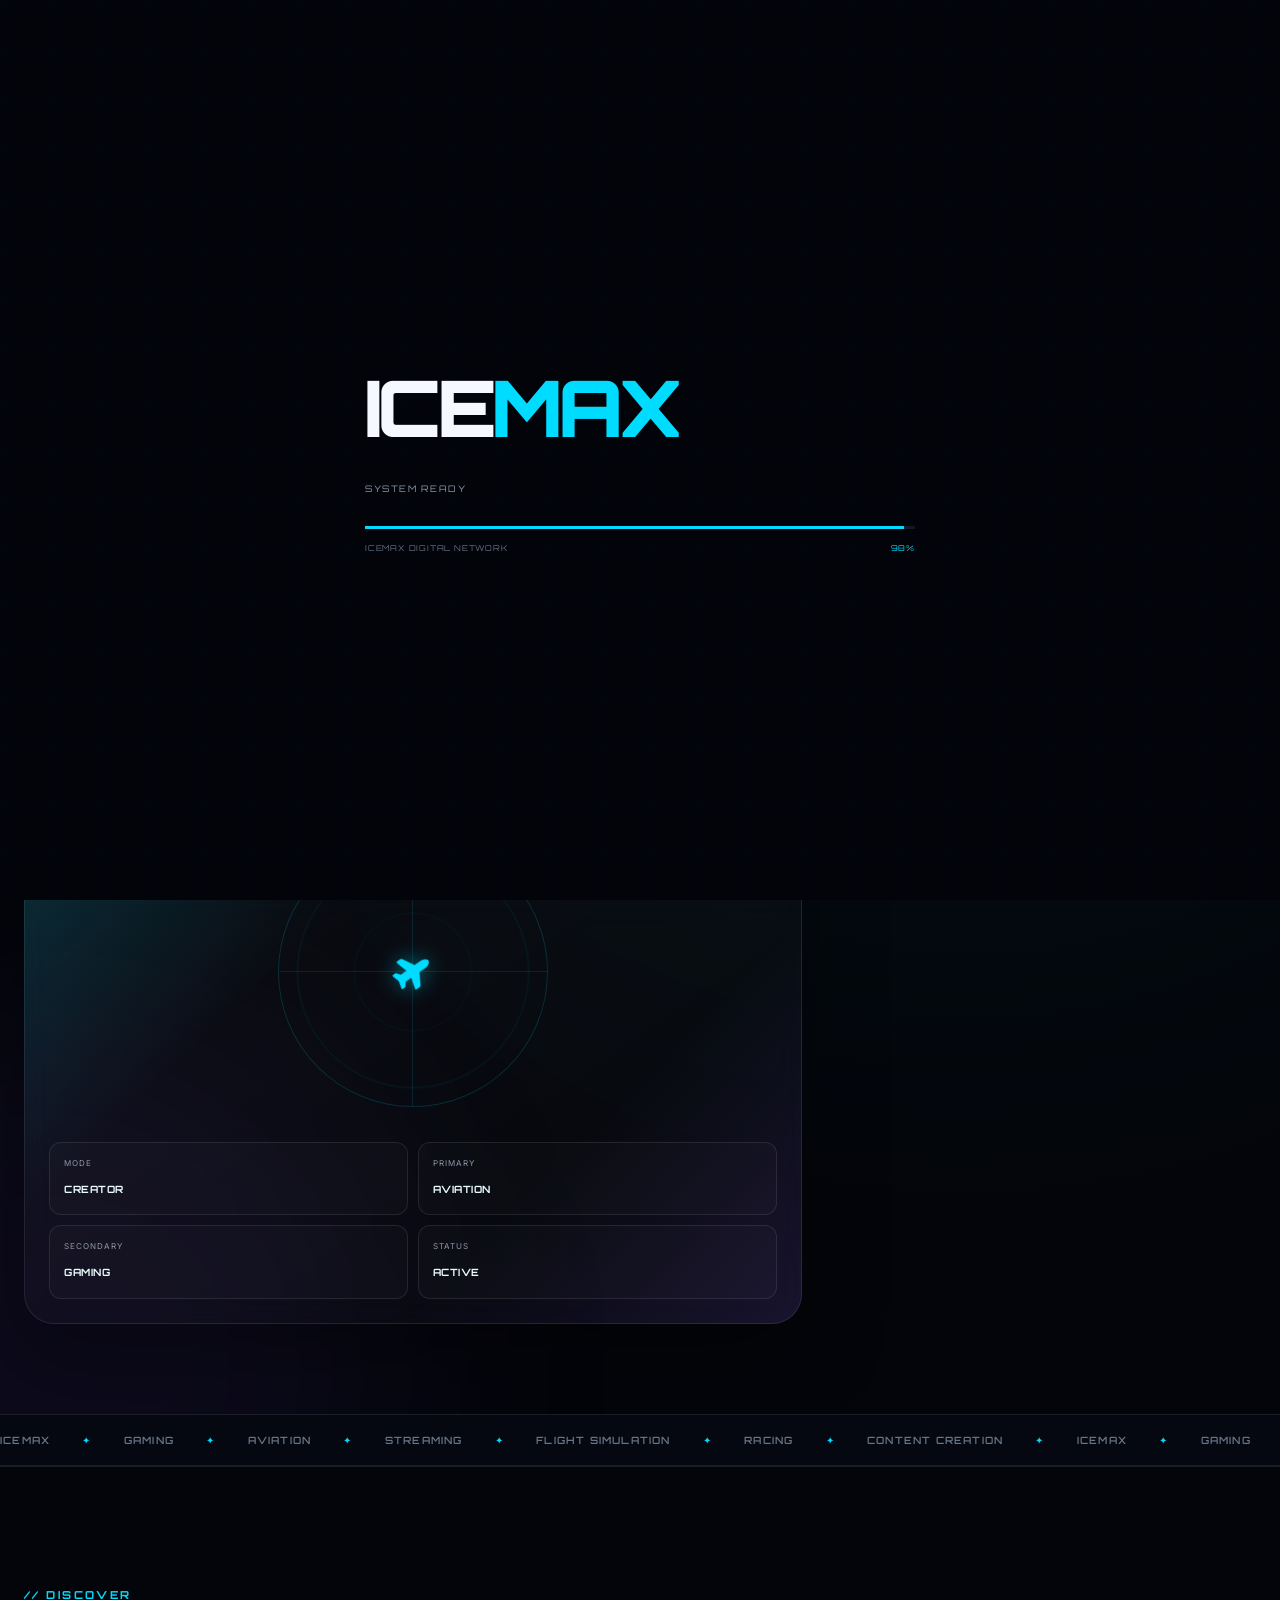
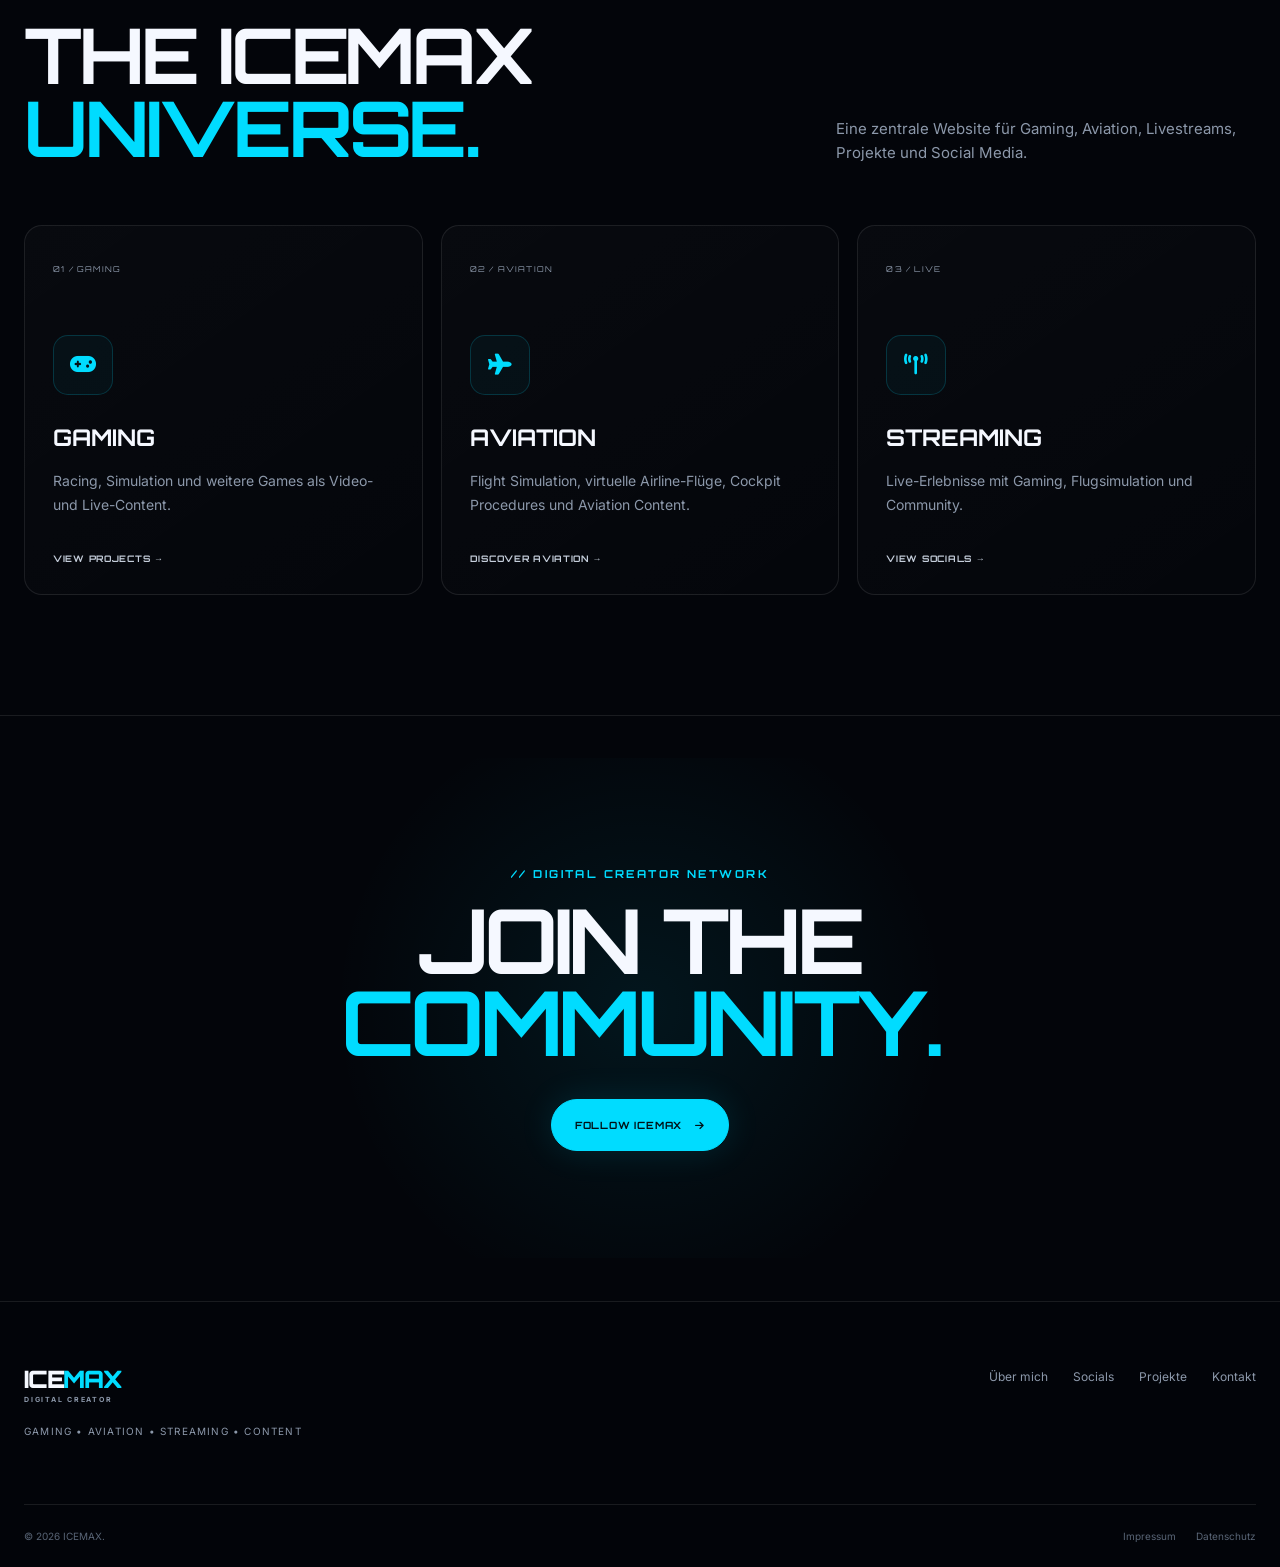
==== commit 70207479: "Update index.html" ====
--- a/index.html
+++ b/index.html
@@ -319,6 +319,115 @@
 
                 </div>
 
+                <!-- =====================================================
+     ICEMAX COUNTDOWN
+====================================================== -->
+
+<section class="countdown-section">
+
+    <div class="countdown-background"></div>
+
+    <div class="container">
+
+        <div class="countdown-wrapper reveal">
+
+            <div class="countdown-header">
+
+                <span class="countdown-label">
+                    <i class="fa-solid fa-satellite-dish"></i>
+                    UPCOMING EVENT
+                </span>
+
+                <h2>
+                    SOMETHING IS
+                    <span>COMING.</span>
+                </h2>
+
+                <p>
+                    Samstag, 07. November 2026
+                </p>
+
+            </div>
+
+
+            <div class="countdown-grid" id="countdown">
+
+                <div class="countdown-box">
+                    <span class="countdown-number" id="countdownDays">
+                        00
+                    </span>
+
+                    <span class="countdown-unit">
+                        TAGE
+                    </span>
+                </div>
+
+
+                <div class="countdown-separator">
+                    :
+                </div>
+
+
+                <div class="countdown-box">
+                    <span class="countdown-number" id="countdownHours">
+                        00
+                    </span>
+
+                    <span class="countdown-unit">
+                        STUNDEN
+                    </span>
+                </div>
+
+
+                <div class="countdown-separator">
+                    :
+                </div>
+
+
+                <div class="countdown-box">
+                    <span class="countdown-number" id="countdownMinutes">
+                        00
+                    </span>
+
+                    <span class="countdown-unit">
+                        MINUTEN
+                    </span>
+                </div>
+
+
+                <div class="countdown-separator">
+                    :
+                </div>
+
+
+                <div class="countdown-box">
+                    <span class="countdown-number" id="countdownSeconds">
+                        00
+                    </span>
+
+                    <span class="countdown-unit">
+                        SEKUNDEN
+                    </span>
+                </div>
+
+            </div>
+
+
+            <div class="countdown-status">
+
+                <span class="countdown-status-dot"></span>
+
+                <span id="countdownStatus">
+                    COUNTDOWN ACTIVE
+                </span>
+
+            </div>
+
+        </div>
+
+    </div>
+
+</section>
 
                 <!-- ==================================================
                      STATUS PANEL
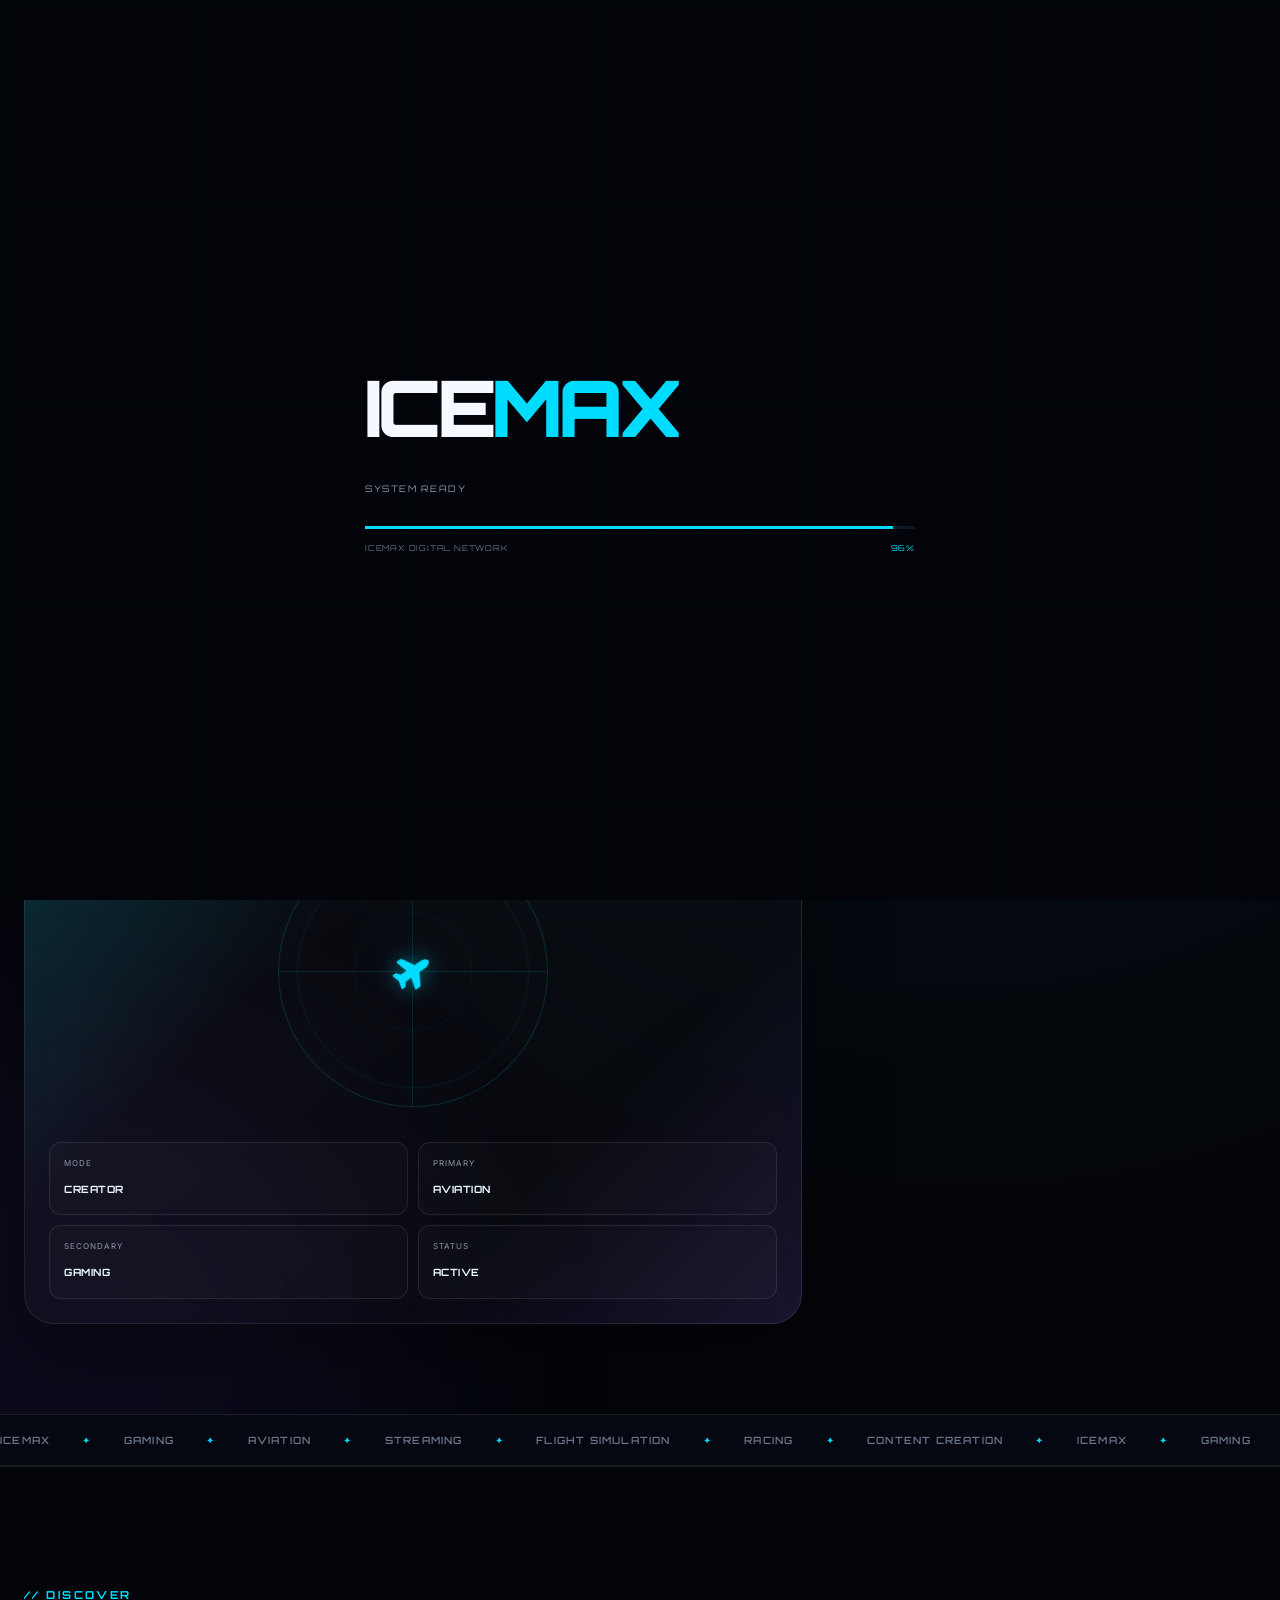
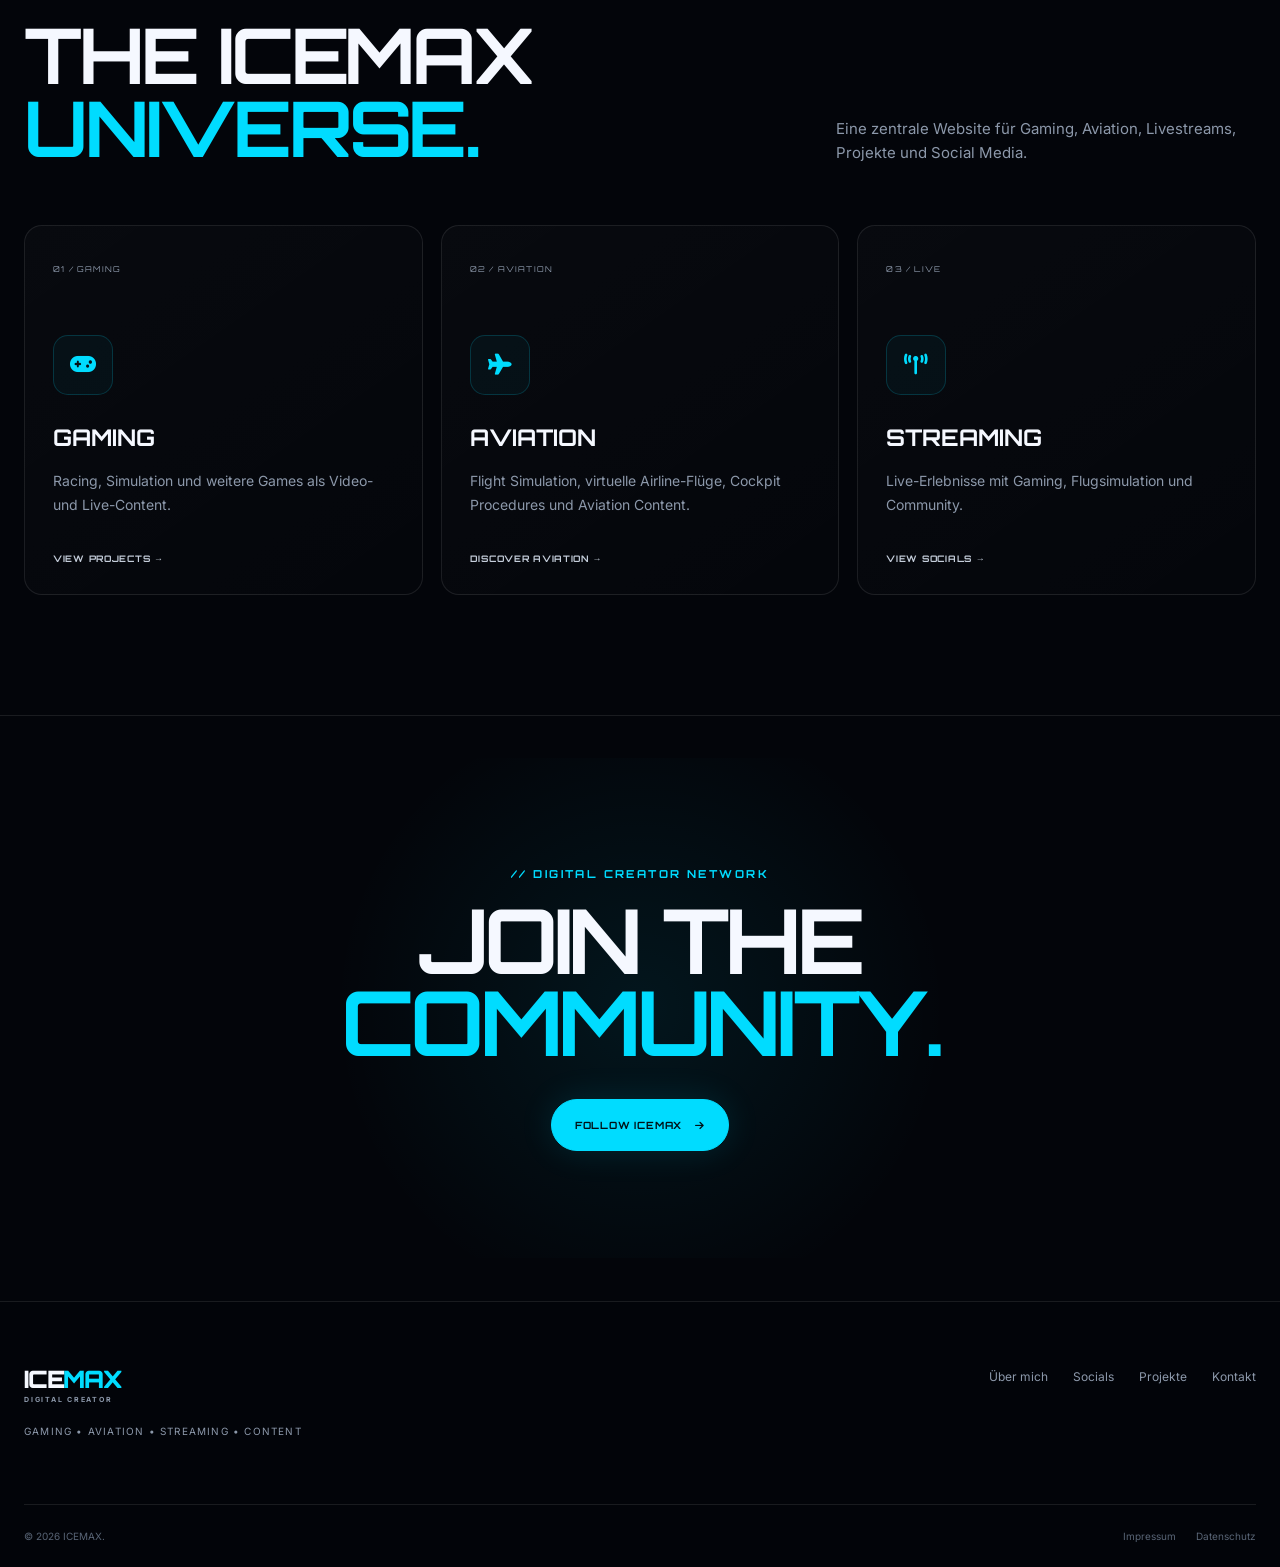
==== commit c11e06cf: "Update index.html" ====
--- a/index.html
+++ b/index.html
@@ -354,7 +354,7 @@
 
                 <div class="countdown-box">
                     <span class="countdown-number" id="countdownDays">
-                        00
+                        04
                     </span>
 
                     <span class="countdown-unit">
@@ -370,7 +370,7 @@
 
                 <div class="countdown-box">
                     <span class="countdown-number" id="countdownHours">
-                        00
+                        09
                     </span>
 
                     <span class="countdown-unit">
@@ -386,7 +386,7 @@
 
                 <div class="countdown-box">
                     <span class="countdown-number" id="countdownMinutes">
-                        00
+                        24
                     </span>
 
                     <span class="countdown-unit">
--- a/style.css
+++ b/style.css
@@ -3251,6 +3251,416 @@
     -webkit-text-fill-color: transparent;
     color: transparent;
 
+   /* =====================================================
+   ICEMAX COUNTDOWN
+===================================================== */
+
+.countdown-section {
+    position: relative;
+    padding: 120px 0;
+    overflow: hidden;
+    border-top: 1px solid var(--line);
+    border-bottom: 1px solid var(--line);
+
+    background:
+        radial-gradient(
+            circle at 50% 50%,
+            rgba(0, 220, 255, 0.08),
+            transparent 45%
+        ),
+        var(--bg);
+}
+
+
+/* GRID BACKGROUND */
+
+.countdown-background {
+    position: absolute;
+    inset: 0;
+
+    background-image:
+        linear-gradient(
+            rgba(255, 255, 255, 0.025) 1px,
+            transparent 1px
+        ),
+        linear-gradient(
+            90deg,
+            rgba(255, 255, 255, 0.025) 1px,
+            transparent 1px
+        );
+
+    background-size: 55px 55px;
+
+    mask-image:
+        linear-gradient(
+            to bottom,
+            transparent,
+            black 20%,
+            black 80%,
+            transparent
+        );
+
+    pointer-events: none;
+}
+
+
+/* WRAPPER */
+
+.countdown-wrapper {
+    position: relative;
+    z-index: 2;
+
+    padding: 70px 50px;
+
+    border: 1px solid rgba(0, 220, 255, 0.18);
+    border-radius: 30px;
+
+    background:
+        linear-gradient(
+            135deg,
+            rgba(255, 255, 255, 0.035),
+            rgba(255, 255, 255, 0.01)
+        );
+
+    box-shadow:
+        0 40px 100px rgba(0, 0, 0, 0.4),
+        0 0 80px rgba(0, 220, 255, 0.05);
+
+    backdrop-filter: blur(20px);
+}
+
+
+/* HEADER */
+
+.countdown-header {
+    text-align: center;
+    margin-bottom: 55px;
+}
+
+
+.countdown-label {
+    display: inline-flex;
+    align-items: center;
+    gap: 10px;
+
+    margin-bottom: 22px;
+
+    font-family: "Orbitron", sans-serif;
+    font-size: 12px;
+    font-weight: 700;
+
+    letter-spacing: 0.22em;
+
+    color: var(--cyan);
+}
+
+
+.countdown-label i {
+    font-size: 13px;
+}
+
+
+.countdown-header h2 {
+    font-family: "Orbitron", sans-serif;
+
+    font-size: clamp(
+        38px,
+        6vw,
+        75px
+    );
+
+    line-height: 0.95;
+
+    letter-spacing: -0.05em;
+
+    color: var(--text);
+}
+
+
+.countdown-header h2 span {
+    color: var(--cyan);
+
+    text-shadow:
+        0 0 35px rgba(0, 220, 255, 0.25);
+}
+
+
+.countdown-header p {
+    margin-top: 20px;
+
+    color: var(--muted);
+
+    font-size: 15px;
+
+    letter-spacing: 0.08em;
+}
+
+
+/* COUNTDOWN GRID */
+
+.countdown-grid {
+    display: flex;
+
+    justify-content: center;
+    align-items: center;
+
+    gap: 20px;
+}
+
+
+/* BOX */
+
+.countdown-box {
+    position: relative;
+
+    display: flex;
+    flex-direction: column;
+
+    align-items: center;
+    justify-content: center;
+
+    width: 180px;
+    height: 170px;
+
+    border: 1px solid var(--line);
+    border-radius: 20px;
+
+    background:
+        linear-gradient(
+            145deg,
+            rgba(255, 255, 255, 0.045),
+            rgba(255, 255, 255, 0.01)
+        );
+
+    overflow: hidden;
+
+    transition:
+        transform 0.3s ease,
+        border-color 0.3s ease,
+        box-shadow 0.3s ease;
+}
+
+
+.countdown-box::before {
+    content: "";
+
+    position: absolute;
+
+    top: 0;
+    left: 20%;
+
+    width: 60%;
+    height: 1px;
+
+    background:
+        linear-gradient(
+            90deg,
+            transparent,
+            var(--cyan),
+            transparent
+        );
+}
+
+
+.countdown-box:hover {
+    transform: translateY(-7px);
+
+    border-color: rgba(0, 220, 255, 0.4);
+
+    box-shadow:
+        0 20px 50px rgba(0, 0, 0, 0.35),
+        0 0 30px rgba(0, 220, 255, 0.08);
+}
+
+
+/* NUMBER */
+
+.countdown-number {
+    font-family: "Orbitron", sans-serif;
+
+    font-size: clamp(
+        40px,
+        5vw,
+        65px
+    );
+
+    font-weight: 800;
+
+    line-height: 1;
+
+    color: var(--text);
+
+    text-shadow:
+        0 0 25px rgba(0, 220, 255, 0.12);
+}
+
+
+/* UNIT */
+
+.countdown-unit {
+    margin-top: 15px;
+
+    font-family: "Orbitron", sans-serif;
+
+    font-size: 10px;
+    font-weight: 700;
+
+    letter-spacing: 0.2em;
+
+    color: var(--muted);
+}
+
+
+/* : SEPARATOR */
+
+.countdown-separator {
+    font-family: "Orbitron", sans-serif;
+
+    font-size: 45px;
+    font-weight: 700;
+
+    color: var(--cyan);
+
+    opacity: 0.65;
+
+    transform: translateY(-10px);
+
+    animation:
+        countdownPulse 1s ease-in-out infinite;
+}
+
+
+@keyframes countdownPulse {
+
+    0%,
+    100% {
+        opacity: 0.3;
+    }
+
+    50% {
+        opacity: 1;
+    }
+
+}
+
+
+/* STATUS */
+
+.countdown-status {
+    display: flex;
+
+    justify-content: center;
+    align-items: center;
+
+    gap: 10px;
+
+    margin-top: 40px;
+
+    font-family: "Orbitron", sans-serif;
+
+    font-size: 10px;
+    font-weight: 700;
+
+    letter-spacing: 0.18em;
+
+    color: var(--muted);
+}
+
+
+.countdown-status-dot {
+    width: 7px;
+    height: 7px;
+
+    border-radius: 50%;
+
+    background: var(--green);
+
+    box-shadow:
+        0 0 12px var(--green);
+
+    animation:
+        countdownStatusPulse 1.5s ease-in-out infinite;
+}
+
+
+@keyframes countdownStatusPulse {
+
+    0%,
+    100% {
+        opacity: 0.4;
+        transform: scale(0.8);
+    }
+
+    50% {
+        opacity: 1;
+        transform: scale(1.2);
+    }
+
+}
+
+
+/* =====================================================
+   COUNTDOWN RESPONSIVE
+===================================================== */
+
+@media (max-width: 900px) {
+
+    .countdown-grid {
+        display: grid;
+
+        grid-template-columns:
+            repeat(2, 1fr);
+
+        gap: 15px;
+    }
+
+
+    .countdown-separator {
+        display: none;
+    }
+
+
+    .countdown-box {
+        width: 100%;
+    }
+
+}
+
+
+@media (max-width: 600px) {
+
+    .countdown-section {
+        padding: 80px 0;
+    }
+
+
+    .countdown-wrapper {
+        padding:
+            45px 20px;
+    }
+
+
+    .countdown-grid {
+        grid-template-columns:
+            repeat(2, 1fr);
+    }
+
+
+    .countdown-box {
+        height: 130px;
+    }
+
+
+    .countdown-number {
+        font-size: 38px;
+    }
+
+
+    .countdown-unit {
+        font-size: 8px;
+    }
+
+}
     /* Sicherheit */
     max-width: 100%;
-}+}
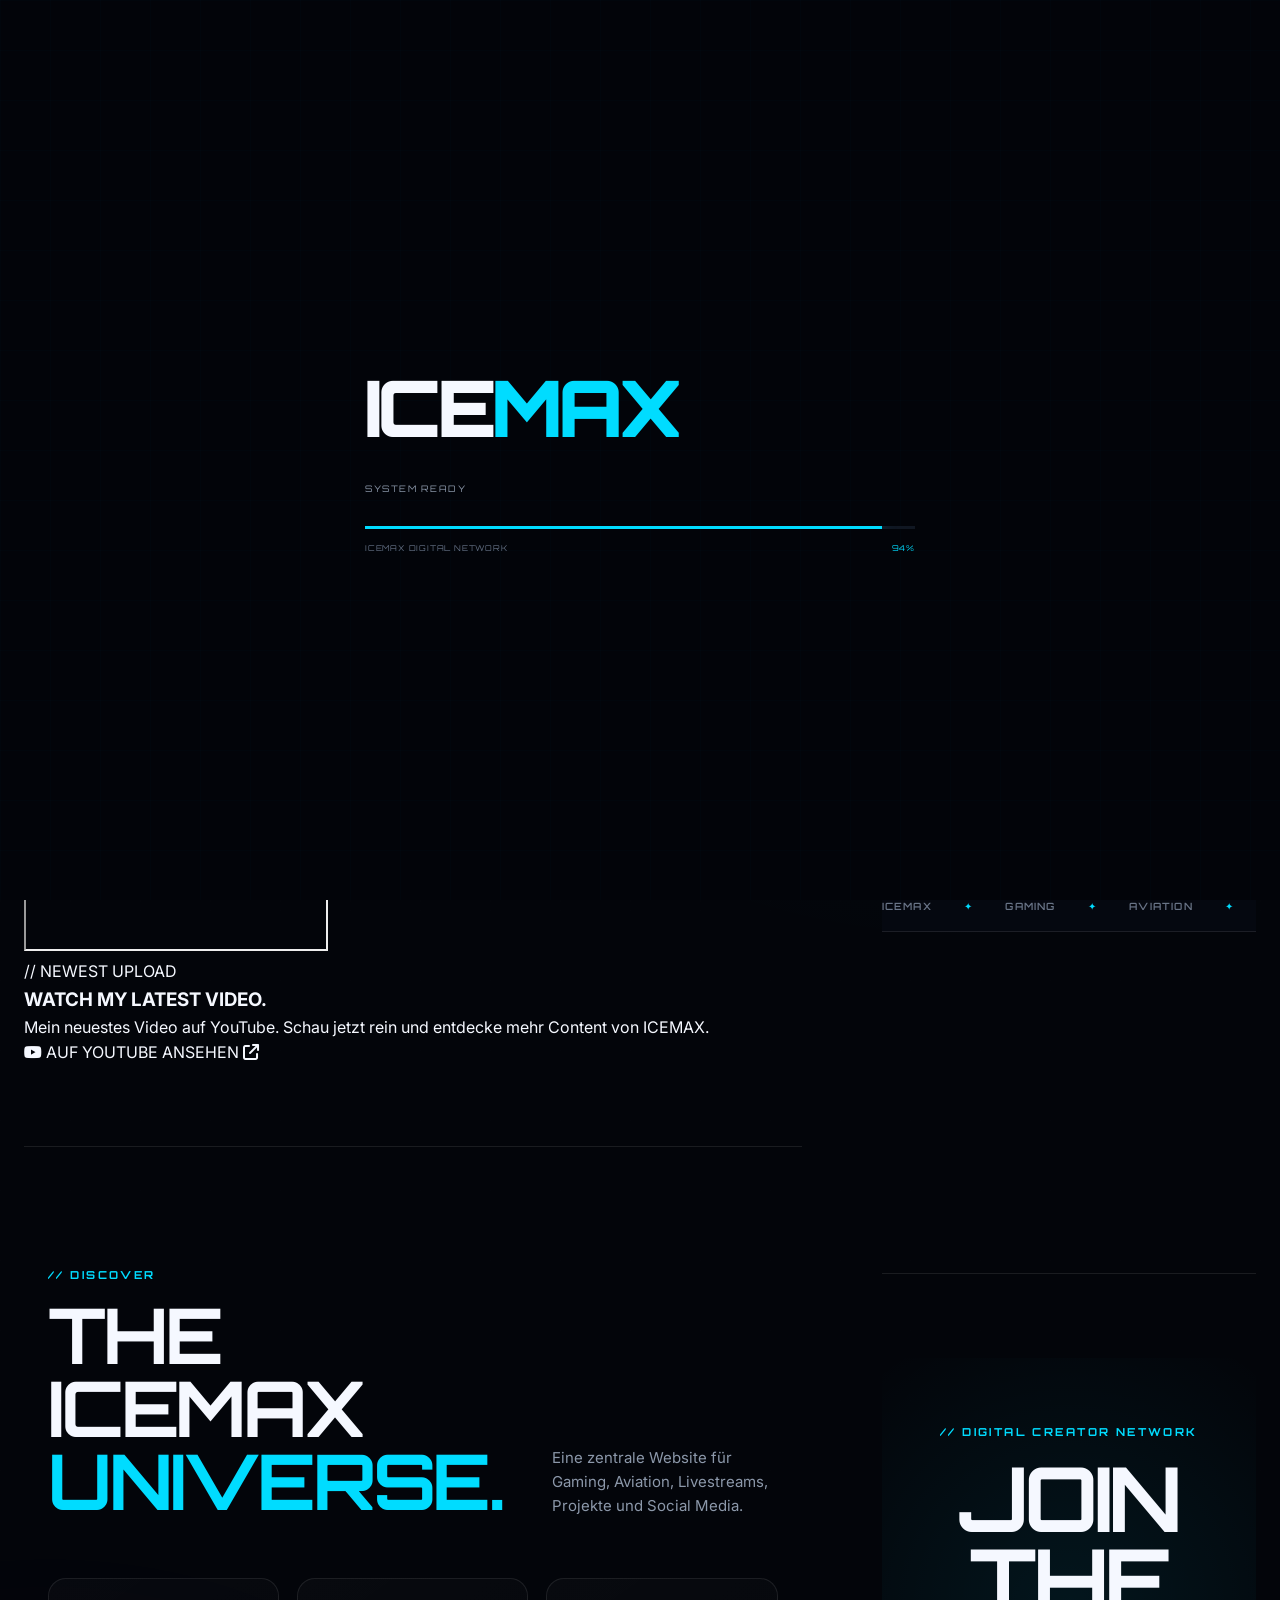
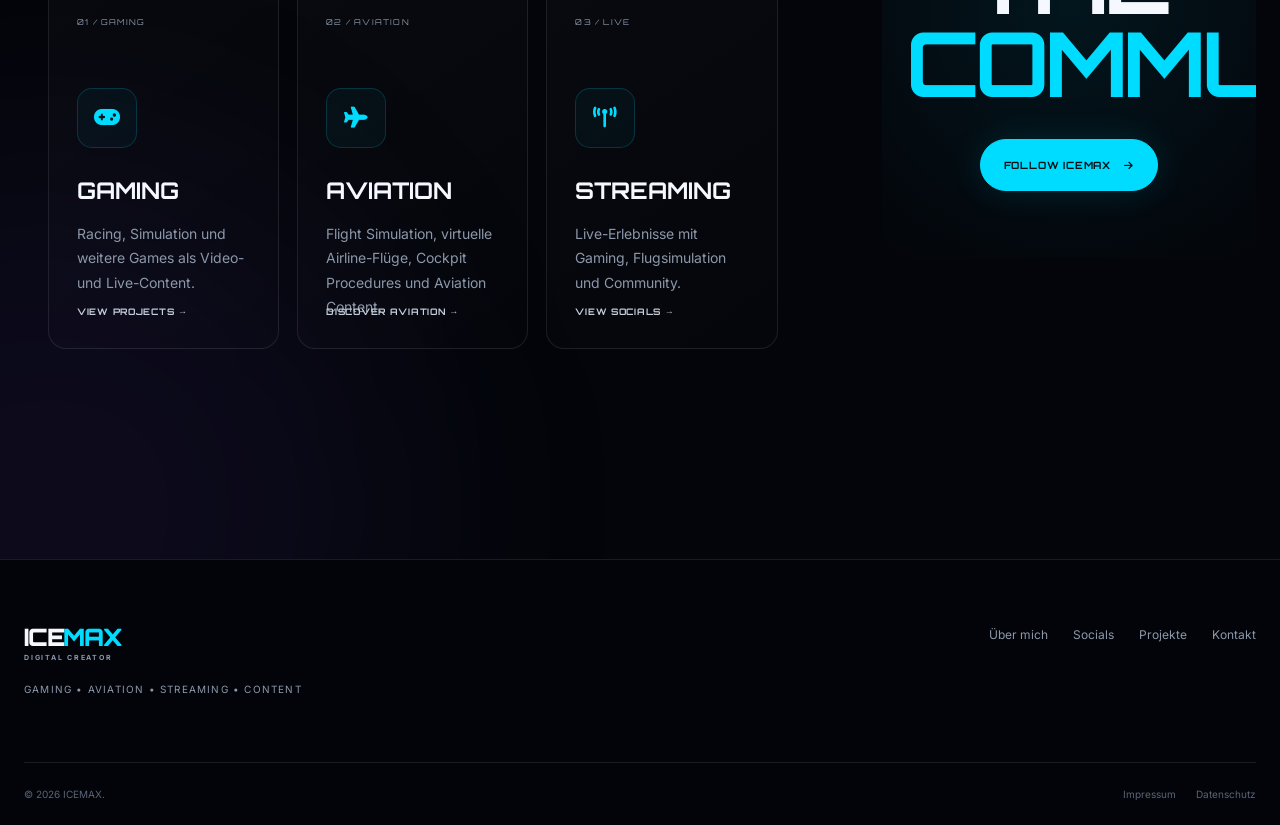
==== commit c51e74dc: "Update index.html" ====
--- a/index.html
+++ b/index.html
@@ -429,98 +429,84 @@
 
 </section>
 
-                <!-- ==================================================
-                     STATUS PANEL
-                =================================================== -->
-
-                <aside class="hero-panel reveal">
-
-
-                    <div class="panel-label">
-
-                        <span>
-                            ICEMAX // STATUS
-                        </span>
-
-                        <span>
-                            ONLINE
-                        </span>
-
-                    </div>
-
-
-                    <!-- Radar -->
-
-                    <div class="radar">
-
-                        <i class="fa-solid fa-plane"></i>
-
-                    </div>
-
-
-                    <!-- Stats -->
-
-                    <div class="panel-stats">
-
-
-                        <div class="panel-stat">
-
-                            <small>
-                                MODE
-                            </small>
-
-                            <strong>
-                                CREATOR
-                            </strong>
-
-                        </div>
-
-
-                        <div class="panel-stat">
-
-                            <small>
-                                PRIMARY
-                            </small>
-
-                            <strong>
-                                AVIATION
-                            </strong>
-
-                        </div>
-
-
-                        <div class="panel-stat">
-
-                            <small>
-                                SECONDARY
-                            </small>
-
-                            <strong>
-                                GAMING
-                            </strong>
-
-                        </div>
-
-
-                        <div class="panel-stat">
-
-                            <small>
-                                STATUS
-                            </small>
-
-                            <strong>
-                                ACTIVE
-                            </strong>
-
-                        </div>
-
-                    </div>
-
-                </aside>
-
-            </div>
-
-        </section>
+               <!-- ==================================================
+     LATEST YOUTUBE VIDEO
+=================================================== -->
+
+<aside class="youtube-panel reveal">
+
+    <div class="youtube-panel-top">
+
+        <div class="youtube-panel-label">
+            <span class="youtube-live-dot"></span>
+
+            LATEST YOUTUBE VIDEO
+        </div>
+
+        <div class="youtube-panel-status">
+            ICEMAX // YOUTUBE
+        </div>
+
+    </div>
+
+
+    <!-- VIDEO -->
+
+    <div class="youtube-video-wrapper">
+
+        <iframe
+            src="https://www.youtube.com/embed/3zN__ZCTIV8?rel=0"
+            title="ICEMAX – Latest YouTube Video"
+            allow="accelerometer; autoplay; clipboard-write; encrypted-media; gyroscope; picture-in-picture; web-share"
+            referrerpolicy="strict-origin-when-cross-origin"
+            allowfullscreen>
+        </iframe>
+
+    </div>
+
+
+    <!-- VIDEO INFO -->
+
+    <div class="youtube-panel-content">
+
+        <div>
+
+            <span class="youtube-eyebrow">
+                // NEWEST UPLOAD
+            </span>
+
+            <h3>
+                WATCH MY
+                <span>LATEST VIDEO.</span>
+            </h3>
+
+            <p>
+                Mein neuestes Video auf YouTube.
+                Schau jetzt rein und entdecke mehr
+                Content von ICEMAX.
+            </p>
+
+        </div>
+
+
+        <a
+            href="https://www.youtube.com/watch?v=3zN__ZCTIV8"
+            target="_blank"
+            rel="noopener noreferrer"
+            class="youtube-watch-button"
+        >
+
+            <i class="fa-brands fa-youtube"></i>
+
+            AUF YOUTUBE ANSEHEN
+
+            <i class="fa-solid fa-arrow-up-right-from-square"></i>
+
+        </a>
+
+    </div>
+
+</aside>
 
 
         <!-- ==================================================
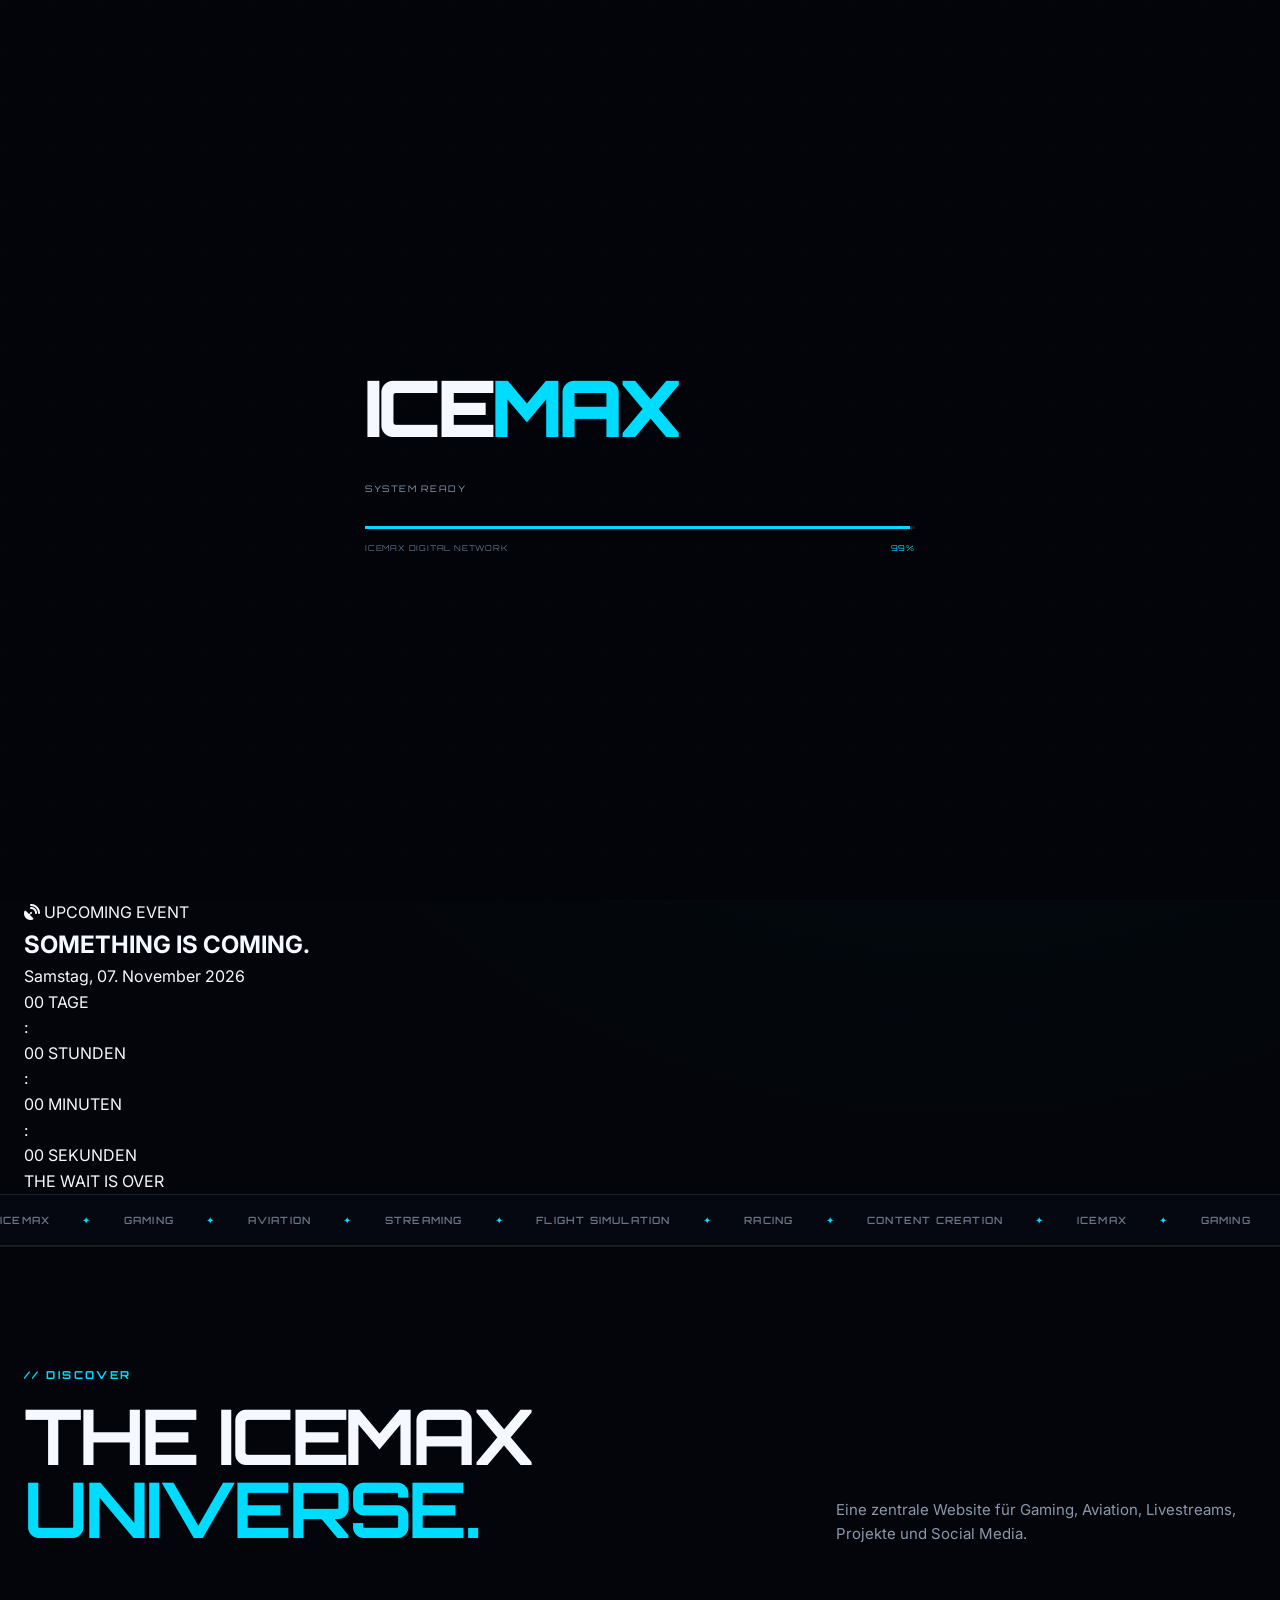
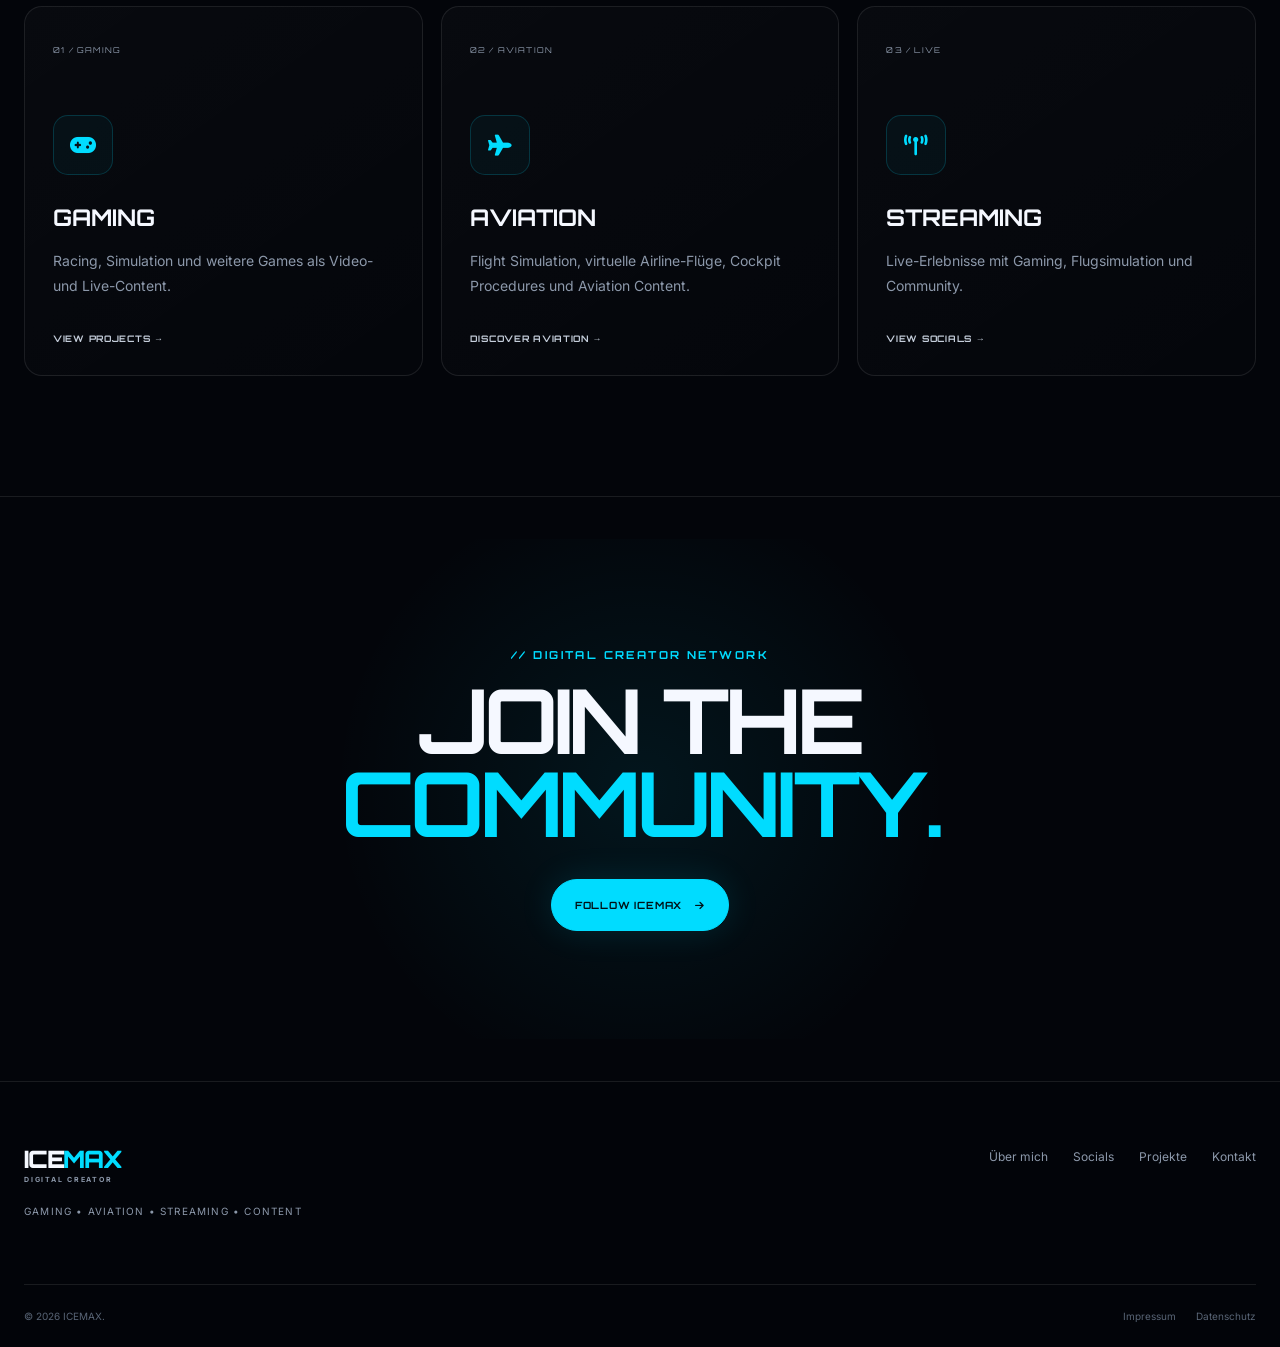
==== commit a32f76cb: "Update index.html" ====
--- a/index.html
+++ b/index.html
@@ -2,83 +2,22 @@
 <html lang="de">
 
 <head>
-<script>
-    if (
-        window.location.pathname === "/icemaxYT/" ||
-        window.location.pathname === "/icemaxYT"
-    ) {
-        window.location.replace("/icemaxYT/index.html");
-    }
-</script>
-
-<!-- FAVICON -->
-<link
-    rel="icon"
-    href="favicon.svg"
-    type="image/svg+xml"
->
-
-<!-- GOOGLE FONTS -->
-<link
-    rel="preconnect"
-    href="https://fonts.googleapis.com"
->
-
-<link
-    rel="preconnect"
-    href="https://fonts.gstatic.com"
-    crossorigin
->
-
-<link
-    href="https://fonts.googleapis.com/css2?family=Inter:wght@400;500;600;700;800&family=Orbitron:wght@500;600;700;800;900&display=swap"
-    rel="stylesheet"
->
-
-<!-- FONT AWESOME -->
-<link
-    rel="stylesheet"
-    href="https://cdnjs.cloudflare.com/ajax/libs/font-awesome/6.7.2/css/all.min.css"
->
-
-<!-- ICEMAX CSS -->
-<link
-    rel="stylesheet"
-    href="style.css"
->
+    <script>
+        if (window.location.pathname === "/icemaxYT/" || window.location.pathname === "/icemaxYT") {
+            window.location.replace("/icemaxYT/index.html");
+        }
+    </script>
     <meta charset="UTF-8">
     <meta name="viewport" content="width=device-width, initial-scale=1">
-
     <meta name="theme-color" content="#03050a">
-    <meta name="description"
-          content="ICEMAX – Gaming, Aviation, Streaming und Content Creation.">
-
+    <meta name="description" content="ICEMAX – Gaming, Aviation, Streaming und Content Creation.">
     <title>ICEMAX | Gaming • Aviation • Streaming</title>
-
-    <!-- Favicon -->
-    <link rel="icon"
-          href="images/favicon.svg"
-          type="image/svg+xml">
-
-    <!-- Haupt-CSS -->
-    <link rel="stylesheet"
-          href="css/style.css">
-
-    <!-- Font Awesome Icons -->
-    <link rel="stylesheet"
-          href="https://cdnjs.cloudflare.com/ajax/libs/font-awesome/6.7.2/css/all.min.css">
-
-    <!-- Google Fonts -->
-    <link rel="preconnect"
-          href="https://fonts.googleapis.com">
-
-    <link rel="preconnect"
-          href="https://fonts.gstatic.com"
-          crossorigin>
-
-    <link
-        href="https://fonts.googleapis.com/css2?family=Inter:wght@300;400;500;600;700;800;900&family=Orbitron:wght@400;500;600;700;800;900&display=swap"
-        rel="stylesheet">
+    <link rel="icon" href="favicon.svg" type="image/svg+xml">
+    <link rel="preconnect" href="https://fonts.googleapis.com">
+    <link rel="preconnect" href="https://fonts.gstatic.com" crossorigin>
+    <link href="https://fonts.googleapis.com/css2?family=Inter:wght@300;400;500;600;700;800;900&family=Orbitron:wght@400;500;600;700;800;900&display=swap" rel="stylesheet">
+    <link rel="stylesheet" href="https://cdnjs.cloudflare.com/ajax/libs/font-awesome/6.7.2/css/all.min.css">
+    <link rel="stylesheet" href="style.css">
 </head>
 
 
@@ -319,115 +258,7 @@
 
                 </div>
 
-                <!-- =====================================================
-     ICEMAX COUNTDOWN
-====================================================== -->
-
-<section class="countdown-section">
-
-    <div class="countdown-background"></div>
-
-    <div class="container">
-
-        <div class="countdown-wrapper reveal">
-
-            <div class="countdown-header">
-
-                <span class="countdown-label">
-                    <i class="fa-solid fa-satellite-dish"></i>
-                    UPCOMING EVENT
-                </span>
-
-                <h2>
-                    SOMETHING IS
-                    <span>COMING.</span>
-                </h2>
-
-                <p>
-                    Samstag, 07. November 2026
-                </p>
-
-            </div>
-
-
-            <div class="countdown-grid" id="countdown">
-
-                <div class="countdown-box">
-                    <span class="countdown-number" id="countdownDays">
-                        04
-                    </span>
-
-                    <span class="countdown-unit">
-                        TAGE
-                    </span>
-                </div>
-
-
-                <div class="countdown-separator">
-                    :
-                </div>
-
-
-                <div class="countdown-box">
-                    <span class="countdown-number" id="countdownHours">
-                        09
-                    </span>
-
-                    <span class="countdown-unit">
-                        STUNDEN
-                    </span>
-                </div>
-
-
-                <div class="countdown-separator">
-                    :
-                </div>
-
-
-                <div class="countdown-box">
-                    <span class="countdown-number" id="countdownMinutes">
-                        24
-                    </span>
-
-                    <span class="countdown-unit">
-                        MINUTEN
-                    </span>
-                </div>
-
-
-                <div class="countdown-separator">
-                    :
-                </div>
-
-
-                <div class="countdown-box">
-                    <span class="countdown-number" id="countdownSeconds">
-                        00
-                    </span>
-
-                    <span class="countdown-unit">
-                        SEKUNDEN
-                    </span>
-                </div>
-
-            </div>
-
-
-            <div class="countdown-status">
-
-                <span class="countdown-status-dot"></span>
-
-                <span id="countdownStatus">
-                    COUNTDOWN ACTIVE
-                </span>
-
-            </div>
-
-        </div>
-
-    </div>
-
-</section>
+                
 
                <!-- ==================================================
      LATEST YOUTUBE VIDEO
@@ -508,6 +339,119 @@
 
 </aside>
 
+            </div>
+        </section>
+
+        <!-- =====================================================
+     ICEMAX COUNTDOWN
+====================================================== -->
+
+<section class="countdown-section">
+
+    <div class="countdown-background"></div>
+
+    <div class="container">
+
+        <div class="countdown-wrapper reveal">
+
+            <div class="countdown-header">
+
+                <span class="countdown-label">
+                    <i class="fa-solid fa-satellite-dish"></i>
+                    UPCOMING EVENT
+                </span>
+
+                <h2>
+                    SOMETHING IS
+                    <span>COMING.</span>
+                </h2>
+
+                <p>
+                    Samstag, 07. November 2026
+                </p>
+
+            </div>
+
+
+            <div class="countdown-grid" id="countdown">
+
+                <div class="countdown-box">
+                    <span class="countdown-number" id="countdownDays">
+                        04
+                    </span>
+
+                    <span class="countdown-unit">
+                        TAGE
+                    </span>
+                </div>
+
+
+                <div class="countdown-separator">
+                    :
+                </div>
+
+
+                <div class="countdown-box">
+                    <span class="countdown-number" id="countdownHours">
+                        09
+                    </span>
+
+                    <span class="countdown-unit">
+                        STUNDEN
+                    </span>
+                </div>
+
+
+                <div class="countdown-separator">
+                    :
+                </div>
+
+
+                <div class="countdown-box">
+                    <span class="countdown-number" id="countdownMinutes">
+                        24
+                    </span>
+
+                    <span class="countdown-unit">
+                        MINUTEN
+                    </span>
+                </div>
+
+
+                <div class="countdown-separator">
+                    :
+                </div>
+
+
+                <div class="countdown-box">
+                    <span class="countdown-number" id="countdownSeconds">
+                        00
+                    </span>
+
+                    <span class="countdown-unit">
+                        SEKUNDEN
+                    </span>
+                </div>
+
+            </div>
+
+
+            <div class="countdown-status">
+
+                <span class="countdown-status-dot"></span>
+
+                <span id="countdownStatus">
+                    COUNTDOWN ACTIVE
+                </span>
+
+            </div>
+
+        </div>
+
+    </div>
+
+</section>
+
 
         <!-- ==================================================
              MARQUEE / LAUFSCHRIFT
--- a/style.css
+++ b/style.css
@@ -3664,3 +3664,1622 @@
     /* Sicherheit */
     max-width: 100%;
 }
+
+/* =====================================================
+   LATEST YOUTUBE VIDEO PANEL
+===================================================== */
+
+.youtube-panel {
+    position: relative;
+
+    width: 100%;
+
+    padding: 28px;
+
+    border: 1px solid var(--line);
+    border-radius: 30px;
+
+    background:
+        radial-gradient(
+            circle at 100% 100%,
+            rgba(139, 92, 246, 0.12),
+            transparent 40%
+        ),
+        radial-gradient(
+            circle at 0% 0%,
+            rgba(0, 220, 255, 0.09),
+            transparent 40%
+        ),
+        rgba(7, 10, 16, 0.92);
+
+    box-shadow:
+        0 30px 80px rgba(0, 0, 0, 0.35),
+        0 0 50px rgba(0, 220, 255, 0.03);
+
+    overflow: hidden;
+}
+
+
+/* =====================================================
+   TOP BAR
+===================================================== */
+
+.youtube-panel-top {
+    display: flex;
+
+    align-items: center;
+    justify-content: space-between;
+
+    gap: 20px;
+
+    padding-bottom: 22px;
+
+    margin-bottom: 25px;
+
+    border-bottom: 1px solid var(--line);
+}
+
+
+.youtube-panel-label {
+    display: flex;
+
+    align-items: center;
+
+    gap: 10px;
+
+    font-family: "Orbitron", sans-serif;
+
+    font-size: 10px;
+
+    font-weight: 700;
+
+    letter-spacing: 0.15em;
+
+    color: var(--muted);
+}
+
+
+.youtube-panel-status {
+    font-family: "Orbitron", sans-serif;
+
+    font-size: 9px;
+
+    font-weight: 700;
+
+    letter-spacing: 0.15em;
+
+    color: var(--cyan);
+}
+
+
+/* =====================================================
+   YOUTUBE DOT
+===================================================== */
+
+.youtube-live-dot {
+    width: 7px;
+
+    height: 7px;
+
+    border-radius: 50%;
+
+    background: #ff0033;
+
+    box-shadow:
+        0 0 10px rgba(255, 0, 51, 0.9);
+
+    animation:
+        youtubeDotPulse 1.5s ease-in-out infinite;
+}
+
+
+@keyframes youtubeDotPulse {
+
+    0%,
+    100% {
+        opacity: 0.5;
+
+        transform:
+            scale(0.85);
+    }
+
+    50% {
+        opacity: 1;
+
+        transform:
+            scale(1.2);
+    }
+
+}
+
+
+/* =====================================================
+   VIDEO
+===================================================== */
+
+.youtube-video-wrapper {
+    position: relative;
+
+    width: 100%;
+
+    aspect-ratio: 16 / 9;
+
+    overflow: hidden;
+
+    border-radius: 18px;
+
+    border:
+        1px solid rgba(255, 255, 255, 0.1);
+
+    background: #000;
+
+    box-shadow:
+        0 20px 50px rgba(0, 0, 0, 0.4);
+}
+
+
+.youtube-video-wrapper::before {
+    content: "";
+
+    position: absolute;
+
+    z-index: 2;
+
+    top: 0;
+
+    left: 15%;
+
+    width: 70%;
+
+    height: 1px;
+
+    pointer-events: none;
+
+    background:
+        linear-gradient(
+            90deg,
+            transparent,
+            var(--cyan),
+            transparent
+        );
+}
+
+
+.youtube-video-wrapper iframe {
+    position: absolute;
+
+    inset: 0;
+
+    width: 100%;
+
+    height: 100%;
+
+    border: 0;
+}
+
+
+/* =====================================================
+   CONTENT
+===================================================== */
+
+.youtube-panel-content {
+    display: flex;
+
+    justify-content: space-between;
+
+    align-items: flex-end;
+
+    gap: 30px;
+
+    padding-top: 30px;
+}
+
+
+.youtube-eyebrow {
+    display: block;
+
+    margin-bottom: 10px;
+
+    font-family:
+        "Orbitron",
+        sans-serif;
+
+    font-size: 9px;
+
+    font-weight: 700;
+
+    letter-spacing: 0.2em;
+
+    color: var(--cyan);
+}
+
+
+.youtube-panel-content h3 {
+    font-family:
+        "Orbitron",
+        sans-serif;
+
+    font-size:
+        clamp(
+            22px,
+            2.5vw,
+            35px
+        );
+
+    line-height: 1;
+
+    letter-spacing: -0.04em;
+
+    color: var(--text);
+}
+
+
+.youtube-panel-content h3 span {
+    display: block;
+
+    margin-top: 6px;
+
+    color: var(--cyan);
+}
+
+
+.youtube-panel-content p {
+    max-width: 500px;
+
+    margin-top: 15px;
+
+    color: var(--muted);
+
+    font-size: 13px;
+
+    line-height: 1.7;
+}
+
+
+/* =====================================================
+   YOUTUBE BUTTON
+===================================================== */
+
+.youtube-watch-button {
+    flex-shrink: 0;
+
+    display: inline-flex;
+
+    align-items: center;
+
+    justify-content: center;
+
+    gap: 10px;
+
+    padding:
+        15px 18px;
+
+    border:
+        1px solid rgba(255, 255, 255, 0.12);
+
+    border-radius: 10px;
+
+    background:
+        rgba(255, 255, 255, 0.035);
+
+    font-family:
+        "Orbitron",
+        sans-serif;
+
+    font-size: 9px;
+
+    font-weight: 700;
+
+    letter-spacing: 0.1em;
+
+    color: var(--text);
+
+    text-decoration: none;
+
+    transition:
+        background 0.3s ease,
+        border-color 0.3s ease,
+        transform 0.3s ease,
+        box-shadow 0.3s ease;
+}
+
+
+.youtube-watch-button .fa-youtube {
+    font-size: 17px;
+
+    color: #ff0033;
+}
+
+
+.youtube-watch-button:hover {
+    transform:
+        translateY(-3px);
+
+    border-color:
+        rgba(0, 220, 255, 0.4);
+
+    background:
+        rgba(0, 220, 255, 0.07);
+
+    box-shadow:
+        0 10px 30px rgba(0, 220, 255, 0.08);
+}
+
+
+/* =====================================================
+   RESPONSIVE
+===================================================== */
+
+@media (max-width: 700px) {
+
+    .youtube-panel {
+        padding: 18px;
+
+        border-radius: 22px;
+    }
+
+
+    .youtube-panel-top {
+        align-items: flex-start;
+
+        flex-direction: column;
+
+        gap: 8px;
+    }
+
+
+    .youtube-panel-content {
+        flex-direction: column;
+
+        align-items: flex-start;
+    }
+
+
+    .youtube-watch-button {
+        width: 100%;
+    }
+
+   /* =========================================================
+   ICEMAX WEBSITE
+   GLOBAL RESPONSIVE FIX
+   Desktop / Laptop / Tablet / Mobile
+========================================================= */
+
+
+/* =========================================================
+   1. GLOBALER SCHUTZ GEGEN VERZIEHEN
+========================================================= */
+
+*,
+*::before,
+*::after {
+    box-sizing: border-box;
+}
+
+html,
+body {
+    width: 100%;
+    max-width: 100%;
+    overflow-x: hidden;
+}
+
+body {
+    margin: 0;
+}
+
+main,
+header,
+footer,
+section,
+nav {
+    max-width: 100%;
+}
+
+img,
+video,
+iframe,
+svg {
+    max-width: 100%;
+}
+
+img,
+video {
+    height: auto;
+}
+
+
+/* =========================================================
+   2. HAUPT-CONTAINER
+========================================================= */
+
+.container {
+    width: min(1240px, calc(100% - 48px));
+    max-width: 1240px;
+
+    margin-left: auto;
+    margin-right: auto;
+}
+
+
+/* =========================================================
+   3. NAVIGATION
+========================================================= */
+
+.navbar {
+    width: 100%;
+    max-width: 100%;
+}
+
+.navbar-inner {
+    width: min(1440px, calc(100% - 48px));
+    max-width: 1440px;
+
+    margin-left: auto;
+    margin-right: auto;
+}
+
+.logo {
+    flex-shrink: 0;
+}
+
+.nav-links {
+    min-width: 0;
+}
+
+
+/* =========================================================
+   4. HERO
+========================================================= */
+
+.hero {
+    width: 100%;
+    max-width: 100%;
+
+    overflow: hidden;
+}
+
+.hero-layout {
+    position: relative;
+
+    width: min(1240px, calc(100% - 48px));
+    max-width: 1240px;
+
+    margin-left: auto;
+    margin-right: auto;
+
+    display: grid;
+
+    grid-template-columns:
+        minmax(0, 1.15fr)
+        minmax(360px, 0.85fr);
+
+    align-items: center;
+
+    gap: clamp(40px, 5vw, 80px);
+}
+
+
+/*
+   Extrem wichtig bei CSS Grid.
+
+   Ohne min-width: 0 können Texte, Videos und andere
+   Elemente eine Grid-Spalte breiter machen als vorgesehen.
+*/
+
+.hero-layout > * {
+    min-width: 0;
+    max-width: 100%;
+}
+
+
+/* =========================================================
+   5. HERO TEXT
+========================================================= */
+
+.hero h1 {
+    width: 100%;
+    max-width: 100%;
+
+    font-size: clamp(58px, 7vw, 110px);
+
+    overflow-wrap: normal;
+}
+
+.hero-copy {
+    width: 100%;
+    max-width: 650px;
+}
+
+.hero-actions {
+    display: flex;
+
+    flex-wrap: wrap;
+
+    gap: 12px;
+}
+
+
+/* =========================================================
+   6. YOUTUBE PANEL
+========================================================= */
+
+.youtube-panel {
+    position: relative;
+
+    width: 100%;
+    max-width: 100%;
+    min-width: 0;
+
+    align-self: center;
+
+    box-sizing: border-box;
+}
+
+
+/* =========================================================
+   7. YOUTUBE HEADER
+========================================================= */
+
+.youtube-panel-top {
+    width: 100%;
+
+    display: flex;
+
+    align-items: center;
+    justify-content: space-between;
+
+    gap: 20px;
+
+    min-width: 0;
+}
+
+.youtube-panel-label {
+    min-width: 0;
+}
+
+.youtube-panel-status {
+    flex-shrink: 0;
+}
+
+
+/* =========================================================
+   8. YOUTUBE VIDEO
+========================================================= */
+
+.youtube-video-wrapper {
+    position: relative;
+
+    width: 100%;
+    max-width: 100%;
+
+    /*
+       Video bleibt IMMER 16:9.
+    */
+
+    aspect-ratio: 16 / 9;
+
+    overflow: hidden;
+
+    background: #000;
+}
+
+.youtube-video-wrapper iframe {
+    position: absolute;
+
+    inset: 0;
+
+    display: block;
+
+    width: 100%;
+    height: 100%;
+
+    max-width: none;
+
+    border: 0;
+}
+
+
+/* =========================================================
+   9. YOUTUBE CONTENT
+========================================================= */
+
+.youtube-panel-content {
+    width: 100%;
+
+    display: grid;
+
+    grid-template-columns:
+        minmax(0, 1fr)
+        auto;
+
+    align-items: end;
+
+    gap: 25px;
+}
+
+.youtube-panel-content > * {
+    min-width: 0;
+}
+
+.youtube-panel-content h3 {
+    max-width: 100%;
+
+    overflow-wrap: break-word;
+}
+
+.youtube-panel-content p {
+    width: 100%;
+    max-width: 520px;
+}
+
+.youtube-watch-button {
+    flex-shrink: 0;
+}
+
+
+/* =========================================================
+   10. MARQUEE
+========================================================= */
+
+.marquee {
+    width: 100%;
+    max-width: 100%;
+
+    overflow: hidden;
+}
+
+.marquee-track {
+    width: max-content;
+}
+
+
+/* =========================================================
+   11. SECTIONS
+========================================================= */
+
+.section {
+    width: 100%;
+    max-width: 100%;
+
+    overflow: hidden;
+}
+
+.section > .container {
+    min-width: 0;
+}
+
+
+/* =========================================================
+   12. SECTION HEAD
+========================================================= */
+
+.section-head {
+    width: 100%;
+
+    display: grid;
+
+    grid-template-columns:
+        minmax(0, 1.5fr)
+        minmax(250px, 0.7fr);
+
+    align-items: end;
+
+    gap: clamp(30px, 5vw, 70px);
+}
+
+.section-head > * {
+    min-width: 0;
+}
+
+.section-head h2 {
+    width: 100%;
+    max-width: 800px;
+}
+
+.section-head > p {
+    width: 100%;
+    max-width: 420px;
+}
+
+
+/* =========================================================
+   13. DISCOVER CARDS
+========================================================= */
+
+.card-grid {
+    width: 100%;
+
+    display: grid;
+
+    grid-template-columns:
+        repeat(3, minmax(0, 1fr));
+
+    gap: 18px;
+}
+
+.card {
+    width: 100%;
+    max-width: 100%;
+    min-width: 0;
+}
+
+
+/* =========================================================
+   14. SOCIAL CARDS
+========================================================= */
+
+.social-grid {
+    width: 100%;
+
+    display: grid;
+
+    grid-template-columns:
+        repeat(2, minmax(0, 1fr));
+
+    gap: 18px;
+}
+
+.social-card {
+    width: 100%;
+    max-width: 100%;
+    min-width: 0;
+}
+
+
+/* =========================================================
+   15. PROJECT CARDS
+========================================================= */
+
+.portfolio-grid {
+    width: 100%;
+
+    display: grid;
+
+    grid-template-columns:
+        repeat(2, minmax(0, 1fr));
+
+    gap: 20px;
+}
+
+.portfolio-card {
+    width: 100%;
+    max-width: 100%;
+    min-width: 0;
+}
+
+
+/* =========================================================
+   16. CONTACT
+========================================================= */
+
+.contact-layout {
+    width: 100%;
+
+    display: grid;
+
+    grid-template-columns:
+        minmax(0, 0.75fr)
+        minmax(0, 1.25fr);
+
+    gap: clamp(35px, 5vw, 60px);
+}
+
+.contact-layout > * {
+    min-width: 0;
+}
+
+.contact-form,
+.contact-info {
+    width: 100%;
+    max-width: 100%;
+}
+
+
+/* =========================================================
+   17. FORMULAR
+========================================================= */
+
+.form-group {
+    width: 100%;
+}
+
+.form-group input,
+.form-group textarea {
+    width: 100%;
+    max-width: 100%;
+}
+
+
+/* =========================================================
+   18. CTA / COMMUNITY
+========================================================= */
+
+.cta {
+    width: 100%;
+    max-width: 100%;
+
+    overflow: hidden;
+}
+
+.cta .container {
+    min-width: 0;
+}
+
+.cta h2 {
+    width: 100%;
+    max-width: 900px;
+
+    margin-left: auto;
+    margin-right: auto;
+}
+
+
+/* =========================================================
+   19. FOOTER
+========================================================= */
+
+.footer {
+    width: 100%;
+    max-width: 100%;
+
+    overflow: hidden;
+}
+
+.footer-top,
+.footer-bottom {
+    width: min(1240px, calc(100% - 48px));
+    max-width: 1240px;
+
+    margin-left: auto;
+    margin-right: auto;
+}
+
+.footer-top {
+    display: flex;
+
+    justify-content: space-between;
+    align-items: flex-start;
+
+    gap: 40px;
+}
+
+.footer-links {
+    display: flex;
+
+    flex-wrap: wrap;
+
+    gap: 25px;
+}
+
+
+/* =========================================================
+   20. PAGE HERO
+   Über mich / Socials / Projekte / Datenschutz usw.
+========================================================= */
+
+.page-hero {
+    width: 100%;
+    max-width: 100%;
+
+    overflow: hidden;
+}
+
+.page-hero .container {
+    min-width: 0;
+}
+
+.page-hero h1 {
+    max-width: 100%;
+
+    overflow-wrap: break-word;
+}
+
+
+/* =========================================================
+   21. LEGAL
+========================================================= */
+
+.legal-layout {
+    width: 100%;
+    max-width: 900px;
+}
+
+.legal-block {
+    width: 100%;
+    max-width: 100%;
+}
+
+
+/* =========================================================
+   22. COUNTDOWN
+========================================================= */
+
+.countdown-section {
+    width: 100%;
+    max-width: 100%;
+
+    overflow: hidden;
+}
+
+.countdown-section .container {
+    min-width: 0;
+}
+
+.countdown {
+    width: 100%;
+    max-width: 100%;
+}
+
+.countdown-grid {
+    width: 100%;
+
+    display: grid;
+
+    grid-template-columns:
+        repeat(4, minmax(0, 1fr));
+
+    gap: 15px;
+}
+
+.countdown-item {
+    width: 100%;
+    min-width: 0;
+}
+
+
+/* =========================================================
+   23. LAPTOP
+   <= 1100px
+========================================================= */
+
+@media (max-width: 1100px) {
+
+    /*
+       Hero wird untereinander dargestellt.
+
+       Dadurch wird auf kleineren Laptops nichts
+       zusammengequetscht.
+    */
+
+    .hero-layout {
+        grid-template-columns: 1fr;
+
+        gap: 55px;
+    }
+
+    .hero-layout > * {
+        width: 100%;
+    }
+
+    .youtube-panel {
+        width: 100%;
+        max-width: 850px;
+
+        margin-left: auto;
+        margin-right: auto;
+    }
+
+    .section-head {
+        grid-template-columns: 1fr;
+
+        align-items: start;
+
+        gap: 25px;
+    }
+
+}
+
+
+/* =========================================================
+   24. TABLET
+   <= 900px
+========================================================= */
+
+@media (max-width: 900px) {
+
+    .container,
+    .hero-layout,
+    .footer-top,
+    .footer-bottom {
+        width: calc(100% - 40px);
+    }
+
+
+    /* -----------------------------------------
+       HERO
+    ----------------------------------------- */
+
+    .hero h1 {
+        font-size: clamp(55px, 11vw, 90px);
+    }
+
+
+    /* -----------------------------------------
+       CARDS
+    ----------------------------------------- */
+
+    .card-grid {
+        grid-template-columns:
+            repeat(2, minmax(0, 1fr));
+    }
+
+
+    /* -----------------------------------------
+       SOCIALS
+    ----------------------------------------- */
+
+    .social-grid {
+        grid-template-columns: 1fr;
+    }
+
+
+    /* -----------------------------------------
+       PROJECTS
+    ----------------------------------------- */
+
+    .portfolio-grid {
+        grid-template-columns: 1fr;
+    }
+
+
+    /* -----------------------------------------
+       CONTACT
+    ----------------------------------------- */
+
+    .contact-layout {
+        grid-template-columns: 1fr;
+    }
+
+
+    /* -----------------------------------------
+       FOOTER
+    ----------------------------------------- */
+
+    .footer-top {
+        flex-direction: column;
+    }
+
+}
+
+
+/* =========================================================
+   25. HANDY
+   <= 700px
+========================================================= */
+
+@media (max-width: 700px) {
+
+    /* =====================================================
+       GLOBAL
+    ===================================================== */
+
+    .container,
+    .hero-layout,
+    .footer-top,
+    .footer-bottom {
+        width: calc(100% - 30px);
+    }
+
+
+    /* =====================================================
+       NAVIGATION
+    ===================================================== */
+
+    .navbar-inner {
+        width: calc(100% - 30px);
+    }
+
+
+    /* =====================================================
+       HERO
+    ===================================================== */
+
+    .hero {
+        min-height: auto;
+
+        padding-top: 130px;
+        padding-bottom: 70px;
+    }
+
+    .hero-layout {
+        grid-template-columns: 1fr;
+
+        gap: 40px;
+    }
+
+    .hero h1 {
+        width: 100%;
+
+        font-size: clamp(
+            46px,
+            16vw,
+            75px
+        );
+
+        line-height: 0.88;
+
+        letter-spacing: -0.055em;
+    }
+
+    .hero-copy {
+        width: 100%;
+        max-width: 100%;
+
+        font-size: 15px;
+    }
+
+
+    /* =====================================================
+       HERO BUTTONS
+    ===================================================== */
+
+    .hero-actions {
+        width: 100%;
+
+        flex-direction: column;
+
+        align-items: stretch;
+    }
+
+    .hero-actions .btn {
+        width: 100%;
+
+        justify-content: center;
+    }
+
+
+    /* =====================================================
+       YOUTUBE PANEL
+    ===================================================== */
+
+    .youtube-panel {
+        width: 100%;
+        max-width: 100%;
+
+        padding: 16px;
+
+        border-radius: 20px;
+    }
+
+    .youtube-panel-top {
+        flex-direction: column;
+
+        align-items: flex-start;
+
+        gap: 8px;
+    }
+
+    .youtube-panel-status {
+        white-space: normal;
+    }
+
+
+    /* =====================================================
+       YOUTUBE VIDEO
+    ===================================================== */
+
+    .youtube-video-wrapper {
+        width: 100%;
+
+        aspect-ratio: 16 / 9;
+
+        border-radius: 12px;
+    }
+
+
+    /* =====================================================
+       YOUTUBE CONTENT
+    ===================================================== */
+
+    .youtube-panel-content {
+        display: flex;
+
+        flex-direction: column;
+
+        align-items: stretch;
+
+        gap: 22px;
+    }
+
+    .youtube-panel-content h3 {
+        width: 100%;
+
+        font-size: clamp(
+            24px,
+            8vw,
+            34px
+        );
+    }
+
+    .youtube-panel-content p {
+        width: 100%;
+        max-width: 100%;
+    }
+
+    .youtube-watch-button {
+        width: 100%;
+        max-width: 100%;
+
+        white-space: normal;
+
+        text-align: center;
+
+        justify-content: center;
+    }
+
+
+    /* =====================================================
+       SECTIONS
+    ===================================================== */
+
+    .section {
+        padding:
+            80px
+            0;
+    }
+
+
+    /* =====================================================
+       SECTION HEAD
+    ===================================================== */
+
+    .section-head {
+        display: block;
+
+        width: 100%;
+    }
+
+    .section-head > p {
+        margin-top: 24px;
+    }
+
+    .section-head h2 {
+        width: 100%;
+
+        font-size: clamp(
+            38px,
+            12vw,
+            55px
+        );
+
+        line-height: 0.95;
+    }
+
+
+    /* =====================================================
+       CARDS
+    ===================================================== */
+
+    .card-grid {
+        grid-template-columns: 1fr;
+
+        gap: 16px;
+    }
+
+    .card {
+        width: 100%;
+
+        min-height: 320px;
+    }
+
+
+    /* =====================================================
+       SOCIAL CARDS
+    ===================================================== */
+
+    .social-grid {
+        grid-template-columns: 1fr;
+    }
+
+    .social-card {
+        width: 100%;
+
+        min-height: 280px;
+    }
+
+
+    /* =====================================================
+       PROJECT CARDS
+    ===================================================== */
+
+    .portfolio-grid {
+        grid-template-columns: 1fr;
+    }
+
+    .portfolio-card {
+        width: 100%;
+
+        min-height: 330px;
+    }
+
+
+    /* =====================================================
+       CONTACT
+    ===================================================== */
+
+    .contact-layout {
+        grid-template-columns: 1fr;
+
+        gap: 40px;
+    }
+
+
+    /* =====================================================
+       COUNTDOWN
+    ===================================================== */
+
+    .countdown-grid {
+        grid-template-columns:
+            repeat(2, minmax(0, 1fr));
+
+        gap: 10px;
+    }
+
+
+    /* =====================================================
+       COMMUNITY CTA
+    ===================================================== */
+
+    .cta {
+        padding:
+            100px
+            0;
+    }
+
+    .cta h2 {
+        width: 100%;
+
+        font-size: clamp(
+            42px,
+            13vw,
+            65px
+        );
+
+        line-height: 0.95;
+    }
+
+
+    /* =====================================================
+       FOOTER
+    ===================================================== */
+
+    .footer-top,
+    .footer-bottom {
+        flex-direction: column;
+
+        align-items: flex-start;
+
+        gap: 25px;
+    }
+
+    .footer-links {
+        width: 100%;
+
+        flex-direction: column;
+
+        align-items: flex-start;
+    }
+
+
+    /* =====================================================
+       UNTERSEITEN
+    ===================================================== */
+
+    .page-hero {
+        padding:
+            140px
+            0
+            70px;
+    }
+
+    .page-hero h1 {
+        max-width: 100%;
+
+        font-size: clamp(
+            42px,
+            13vw,
+            62px
+        );
+
+        line-height: 0.92;
+    }
+
+}
+
+
+/* =========================================================
+   26. SEHR KLEINE HANDYS
+   <= 420px
+========================================================= */
+
+@media (max-width: 420px) {
+
+    .container,
+    .hero-layout,
+    .footer-top,
+    .footer-bottom {
+        width: calc(100% - 20px);
+    }
+
+    .navbar-inner {
+        width: calc(100% - 20px);
+    }
+
+
+    /* =====================================================
+       HERO
+    ===================================================== */
+
+    .hero {
+        padding-top: 120px;
+    }
+
+    .hero h1 {
+        font-size: clamp(
+            42px,
+            15vw,
+            60px
+        );
+    }
+
+
+    /* =====================================================
+       YOUTUBE
+    ===================================================== */
+
+    .youtube-panel {
+        padding: 12px;
+
+        border-radius: 16px;
+    }
+
+    .youtube-video-wrapper {
+        border-radius: 10px;
+    }
+
+    .youtube-panel-content h3 {
+        font-size: 24px;
+    }
+
+    .youtube-watch-button {
+        font-size: 8px;
+
+        padding-left: 10px;
+        padding-right: 10px;
+    }
+
+
+    /* =====================================================
+       CARDS
+    ===================================================== */
+
+    .card {
+        padding: 22px;
+    }
+
+    .card-icon {
+        margin-top: 40px;
+    }
+
+
+    /* =====================================================
+       COUNTDOWN
+    ===================================================== */
+
+    .countdown-grid {
+        grid-template-columns:
+            repeat(2, minmax(0, 1fr));
+    }
+
+
+    /* =====================================================
+       PAGE HERO
+    ===================================================== */
+
+    .page-hero h1 {
+        font-size: clamp(
+            36px,
+            12vw,
+            50px
+        );
+    }
+
+
+    /* =====================================================
+       LEGAL TEXT
+    ===================================================== */
+
+    .legal-block h2 {
+        overflow-wrap: break-word;
+
+        font-size: 19px;
+    }
+
+}
+
+
+/* =========================================================
+   27. IMPRESSUM RESPONSIVE
+========================================================= */
+
+@media (max-width: 700px) {
+
+    .page-hero h1.legal-title.impressum-gradient {
+        white-space: normal;
+
+        font-size: clamp(
+            40px,
+            13vw,
+            62px
+        );
+    }
+
+}
+
+
+/* =========================================================
+   28. DATENSCHUTZ RESPONSIVE
+========================================================= */
+
+@media (max-width: 700px) {
+
+    .page-hero h1.legal-title.datenschutz-gradient {
+        /*
+           DATENSCHUTZ soll auf möglichst vielen
+           Handys weiterhin in eine Zeile passen.
+        */
+
+        white-space: nowrap;
+
+        font-size: clamp(
+            29px,
+            9vw,
+            48px
+        );
+
+        letter-spacing: -0.07em;
+    }
+
+}
+
+
+/* =========================================================
+   29. LANDSCAPE HANDY
+========================================================= */
+
+@media (
+    max-width: 900px
+)
+and
+(
+    orientation: landscape
+) {
+
+    .hero {
+        min-height: auto;
+
+        padding-top: 120px;
+    }
+
+    .hero-layout {
+        grid-template-columns: 1fr;
+
+        gap: 40px;
+    }
+
+}
+
+
+/* =========================================================
+   30. REDUCED MOTION
+========================================================= */
+
+@media (prefers-reduced-motion: reduce) {
+
+    .marquee-track {
+        animation: none;
+    }
+
+}
+
+}
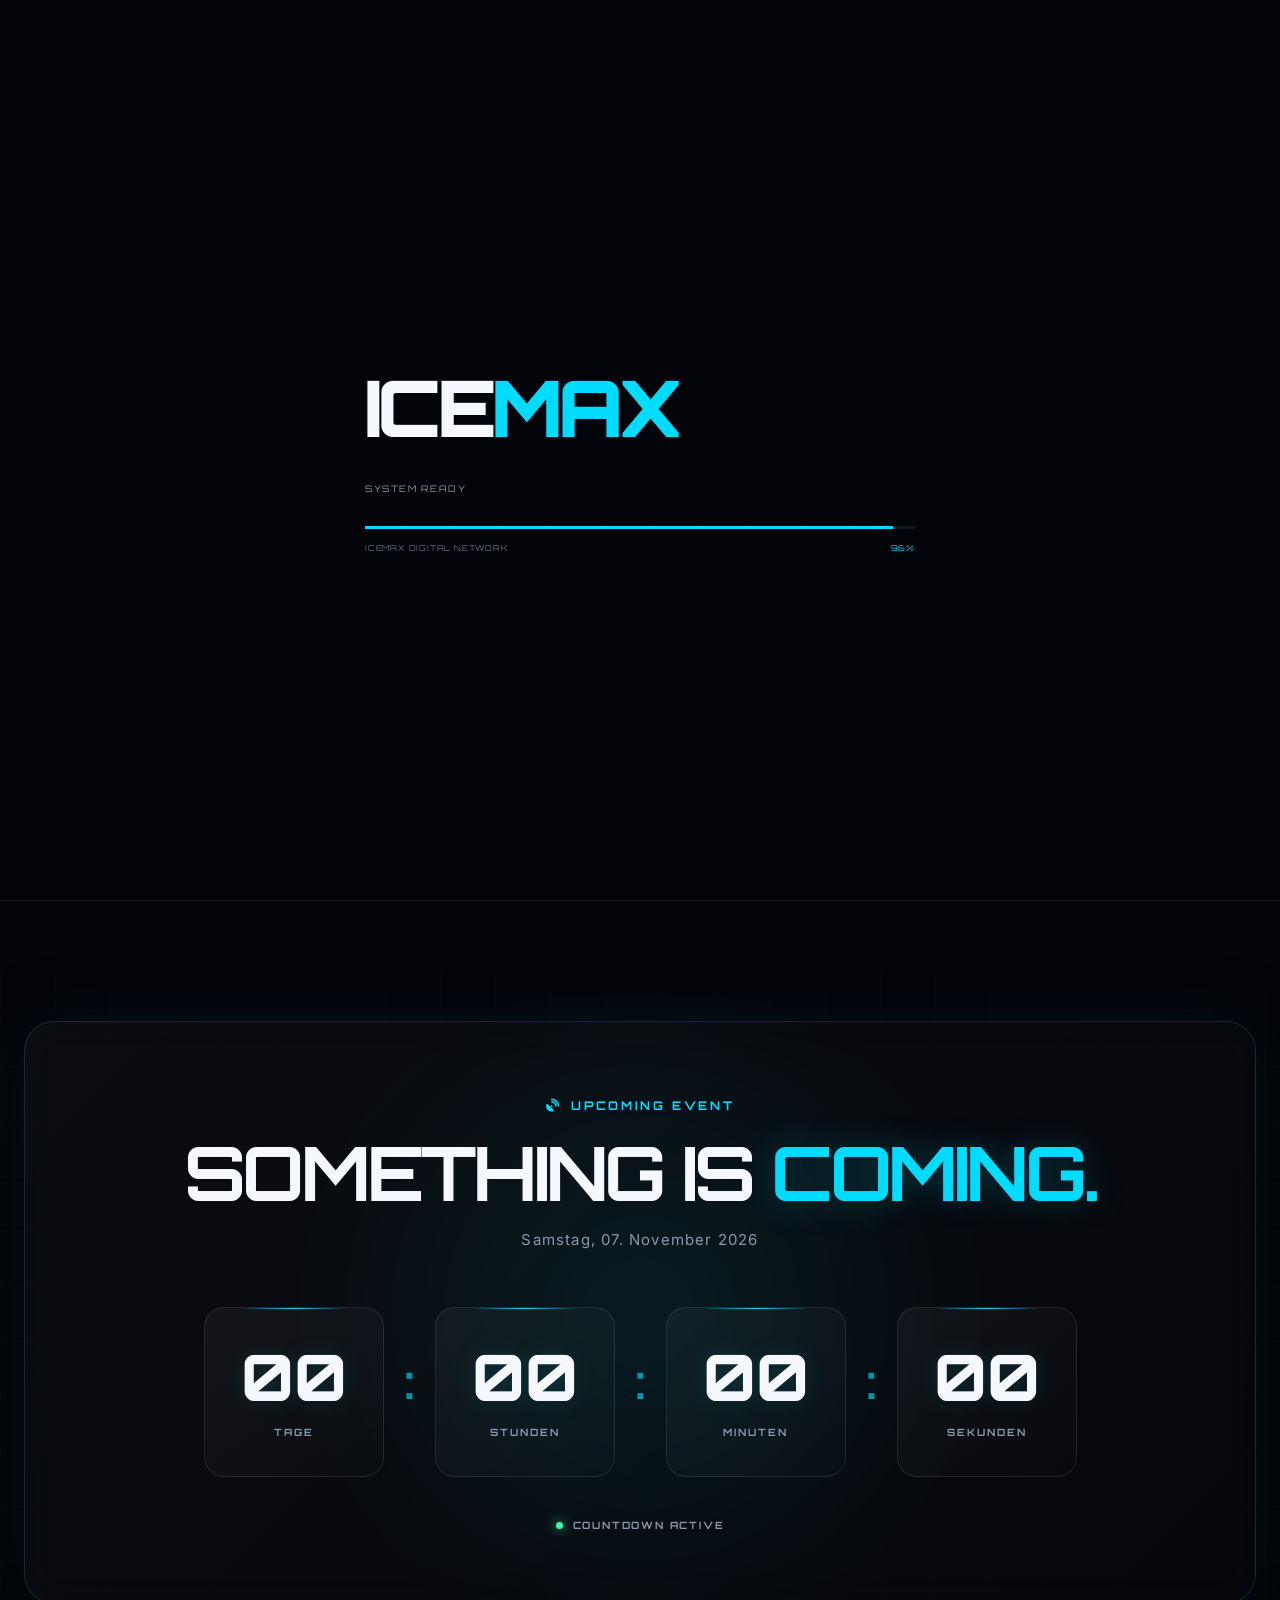
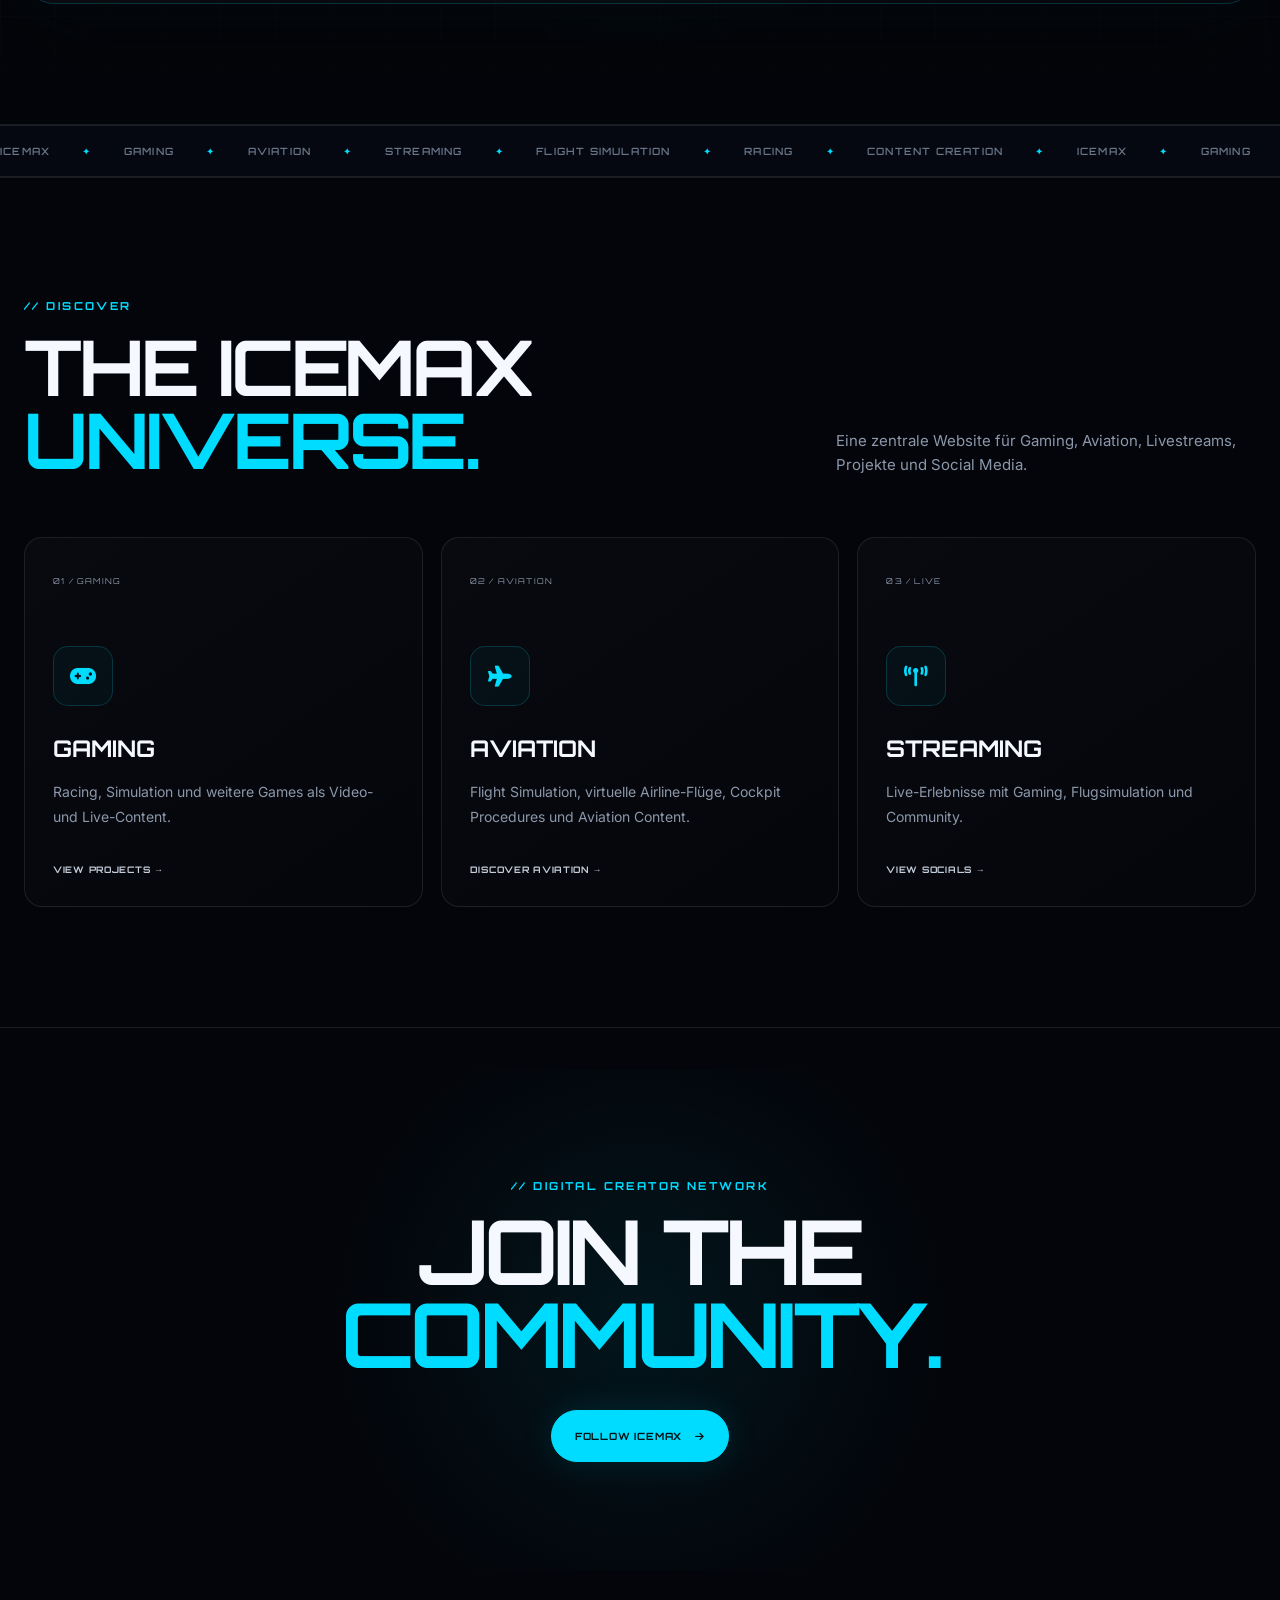
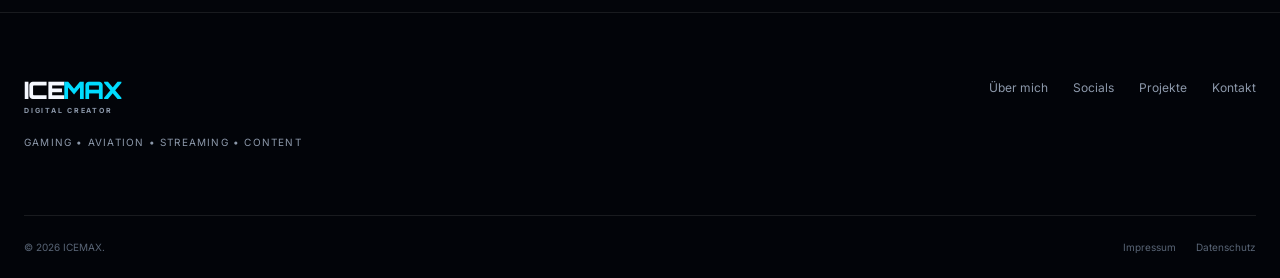
==== commit c4918dcb: "Add files via upload" ====
--- a/index.html
+++ b/index.html
@@ -2,22 +2,74 @@
 <html lang="de">
 
 <head>
-    <script>
-        if (window.location.pathname === "/icemaxYT/" || window.location.pathname === "/icemaxYT") {
-            window.location.replace("/icemaxYT/index.html");
-        }
-    </script>
+<!-- FAVICON -->
+<link
+    rel="icon"
+    href="favicon.svg"
+    type="image/svg+xml"
+>
+
+<!-- GOOGLE FONTS -->
+<link
+    rel="preconnect"
+    href="https://fonts.googleapis.com"
+>
+
+<link
+    rel="preconnect"
+    href="https://fonts.gstatic.com"
+    crossorigin
+>
+
+<link
+    href="https://fonts.googleapis.com/css2?family=Inter:wght@400;500;600;700;800&family=Orbitron:wght@500;600;700;800;900&display=swap"
+    rel="stylesheet"
+>
+
+<!-- FONT AWESOME -->
+<link
+    rel="stylesheet"
+    href="https://cdnjs.cloudflare.com/ajax/libs/font-awesome/6.7.2/css/all.min.css"
+>
+
+<!-- ICEMAX CSS -->
+<link
+    rel="stylesheet"
+    href="style.css"
+>
     <meta charset="UTF-8">
     <meta name="viewport" content="width=device-width, initial-scale=1">
+
     <meta name="theme-color" content="#03050a">
-    <meta name="description" content="ICEMAX – Gaming, Aviation, Streaming und Content Creation.">
+    <meta name="description"
+          content="ICEMAX – Gaming, Aviation, Streaming und Content Creation.">
+
     <title>ICEMAX | Gaming • Aviation • Streaming</title>
-    <link rel="icon" href="favicon.svg" type="image/svg+xml">
-    <link rel="preconnect" href="https://fonts.googleapis.com">
-    <link rel="preconnect" href="https://fonts.gstatic.com" crossorigin>
-    <link href="https://fonts.googleapis.com/css2?family=Inter:wght@300;400;500;600;700;800;900&family=Orbitron:wght@400;500;600;700;800;900&display=swap" rel="stylesheet">
-    <link rel="stylesheet" href="https://cdnjs.cloudflare.com/ajax/libs/font-awesome/6.7.2/css/all.min.css">
-    <link rel="stylesheet" href="style.css">
+
+    <!-- Favicon -->
+    <link rel="icon"
+          href="images/favicon.svg"
+          type="image/svg+xml">
+
+    <!-- Haupt-CSS -->
+    <link rel="stylesheet"
+          href="css/style.css">
+
+    <!-- Font Awesome Icons -->
+    <link rel="stylesheet"
+          href="https://cdnjs.cloudflare.com/ajax/libs/font-awesome/6.7.2/css/all.min.css">
+
+    <!-- Google Fonts -->
+    <link rel="preconnect"
+          href="https://fonts.googleapis.com">
+
+    <link rel="preconnect"
+          href="https://fonts.gstatic.com"
+          crossorigin>
+
+    <link
+        href="https://fonts.googleapis.com/css2?family=Inter:wght@300;400;500;600;700;800;900&family=Orbitron:wght@400;500;600;700;800;900&display=swap"
+        rel="stylesheet">
 </head>
 
 
@@ -258,91 +310,101 @@
 
                 </div>
 
-                
-
-               <!-- ==================================================
-     LATEST YOUTUBE VIDEO
-=================================================== -->
-
-<aside class="youtube-panel reveal">
-
-    <div class="youtube-panel-top">
-
-        <div class="youtube-panel-label">
-            <span class="youtube-live-dot"></span>
-
-            LATEST YOUTUBE VIDEO
-        </div>
-
-        <div class="youtube-panel-status">
-            ICEMAX // YOUTUBE
-        </div>
-
-    </div>
-
-
-    <!-- VIDEO -->
-
-    <div class="youtube-video-wrapper">
-
-        <iframe
-            src="https://www.youtube.com/embed/3zN__ZCTIV8?rel=0"
-            title="ICEMAX – Latest YouTube Video"
-            allow="accelerometer; autoplay; clipboard-write; encrypted-media; gyroscope; picture-in-picture; web-share"
-            referrerpolicy="strict-origin-when-cross-origin"
-            allowfullscreen>
-        </iframe>
-
-    </div>
-
-
-    <!-- VIDEO INFO -->
-
-    <div class="youtube-panel-content">
-
-        <div>
-
-            <span class="youtube-eyebrow">
-                // NEWEST UPLOAD
-            </span>
-
-            <h3>
-                WATCH MY
-                <span>LATEST VIDEO.</span>
-            </h3>
-
-            <p>
-                Mein neuestes Video auf YouTube.
-                Schau jetzt rein und entdecke mehr
-                Content von ICEMAX.
-            </p>
-
-        </div>
-
-
-        <a
-            href="https://www.youtube.com/watch?v=3zN__ZCTIV8"
-            target="_blank"
-            rel="noopener noreferrer"
-            class="youtube-watch-button"
-        >
-
-            <i class="fa-brands fa-youtube"></i>
-
-            AUF YOUTUBE ANSEHEN
-
-            <i class="fa-solid fa-arrow-up-right-from-square"></i>
-
-        </a>
-
-    </div>
-
-</aside>
-
-            </div>
+
+                <!-- ==================================================
+                     STATUS PANEL
+                =================================================== -->
+
+                <aside class="hero-panel reveal">
+
+
+                    <div class="panel-label">
+
+                        <span>
+                            ICEMAX // STATUS
+                        </span>
+
+                        <span>
+                            ONLINE
+                        </span>
+
+                    </div>
+
+
+                    <!-- Radar -->
+
+                    <div class="radar">
+
+                        <i class="fa-solid fa-plane"></i>
+
+                    </div>
+
+
+                    <!-- Stats -->
+
+                    <div class="panel-stats">
+
+
+                        <div class="panel-stat">
+
+                            <small>
+                                MODE
+                            </small>
+
+                            <strong>
+                                CREATOR
+                            </strong>
+
+                        </div>
+
+
+                        <div class="panel-stat">
+
+                            <small>
+                                PRIMARY
+                            </small>
+
+                            <strong>
+                                AVIATION
+                            </strong>
+
+                        </div>
+
+
+                        <div class="panel-stat">
+
+                            <small>
+                                SECONDARY
+                            </small>
+
+                            <strong>
+                                GAMING
+                            </strong>
+
+                        </div>
+
+
+                        <div class="panel-stat">
+
+                            <small>
+                                STATUS
+                            </small>
+
+                            <strong>
+                                ACTIVE
+                            </strong>
+
+                        </div>
+
+                    </div>
+
+                </aside>
+
+            </div>
+
         </section>
 
-        <!-- =====================================================
+<!-- =====================================================
      ICEMAX COUNTDOWN
 ====================================================== -->
 
@@ -377,7 +439,7 @@
 
                 <div class="countdown-box">
                     <span class="countdown-number" id="countdownDays">
-                        04
+                        00
                     </span>
 
                     <span class="countdown-unit">
@@ -393,7 +455,7 @@
 
                 <div class="countdown-box">
                     <span class="countdown-number" id="countdownHours">
-                        09
+                        00
                     </span>
 
                     <span class="countdown-unit">
@@ -409,7 +471,7 @@
 
                 <div class="countdown-box">
                     <span class="countdown-number" id="countdownMinutes">
-                        24
+                        00
                     </span>
 
                     <span class="countdown-unit">
@@ -451,7 +513,6 @@
     </div>
 
 </section>
-
 
         <!-- ==================================================
              MARQUEE / LAUFSCHRIFT
@@ -852,4 +913,4 @@
 
 </body>
 
-</html>
+</html>
--- a/style.css
+++ b/style.css
@@ -3251,7 +3251,11 @@
     -webkit-text-fill-color: transparent;
     color: transparent;
 
-   /* =====================================================
+    /* Sicherheit */
+    max-width: 100%;
+}
+
+/* =====================================================
    ICEMAX COUNTDOWN
 ===================================================== */
 
@@ -3660,1626 +3664,4 @@
         font-size: 8px;
     }
 
-}
-    /* Sicherheit */
-    max-width: 100%;
-}
-
-/* =====================================================
-   LATEST YOUTUBE VIDEO PANEL
-===================================================== */
-
-.youtube-panel {
-    position: relative;
-
-    width: 100%;
-
-    padding: 28px;
-
-    border: 1px solid var(--line);
-    border-radius: 30px;
-
-    background:
-        radial-gradient(
-            circle at 100% 100%,
-            rgba(139, 92, 246, 0.12),
-            transparent 40%
-        ),
-        radial-gradient(
-            circle at 0% 0%,
-            rgba(0, 220, 255, 0.09),
-            transparent 40%
-        ),
-        rgba(7, 10, 16, 0.92);
-
-    box-shadow:
-        0 30px 80px rgba(0, 0, 0, 0.35),
-        0 0 50px rgba(0, 220, 255, 0.03);
-
-    overflow: hidden;
-}
-
-
-/* =====================================================
-   TOP BAR
-===================================================== */
-
-.youtube-panel-top {
-    display: flex;
-
-    align-items: center;
-    justify-content: space-between;
-
-    gap: 20px;
-
-    padding-bottom: 22px;
-
-    margin-bottom: 25px;
-
-    border-bottom: 1px solid var(--line);
-}
-
-
-.youtube-panel-label {
-    display: flex;
-
-    align-items: center;
-
-    gap: 10px;
-
-    font-family: "Orbitron", sans-serif;
-
-    font-size: 10px;
-
-    font-weight: 700;
-
-    letter-spacing: 0.15em;
-
-    color: var(--muted);
-}
-
-
-.youtube-panel-status {
-    font-family: "Orbitron", sans-serif;
-
-    font-size: 9px;
-
-    font-weight: 700;
-
-    letter-spacing: 0.15em;
-
-    color: var(--cyan);
-}
-
-
-/* =====================================================
-   YOUTUBE DOT
-===================================================== */
-
-.youtube-live-dot {
-    width: 7px;
-
-    height: 7px;
-
-    border-radius: 50%;
-
-    background: #ff0033;
-
-    box-shadow:
-        0 0 10px rgba(255, 0, 51, 0.9);
-
-    animation:
-        youtubeDotPulse 1.5s ease-in-out infinite;
-}
-
-
-@keyframes youtubeDotPulse {
-
-    0%,
-    100% {
-        opacity: 0.5;
-
-        transform:
-            scale(0.85);
-    }
-
-    50% {
-        opacity: 1;
-
-        transform:
-            scale(1.2);
-    }
-
-}
-
-
-/* =====================================================
-   VIDEO
-===================================================== */
-
-.youtube-video-wrapper {
-    position: relative;
-
-    width: 100%;
-
-    aspect-ratio: 16 / 9;
-
-    overflow: hidden;
-
-    border-radius: 18px;
-
-    border:
-        1px solid rgba(255, 255, 255, 0.1);
-
-    background: #000;
-
-    box-shadow:
-        0 20px 50px rgba(0, 0, 0, 0.4);
-}
-
-
-.youtube-video-wrapper::before {
-    content: "";
-
-    position: absolute;
-
-    z-index: 2;
-
-    top: 0;
-
-    left: 15%;
-
-    width: 70%;
-
-    height: 1px;
-
-    pointer-events: none;
-
-    background:
-        linear-gradient(
-            90deg,
-            transparent,
-            var(--cyan),
-            transparent
-        );
-}
-
-
-.youtube-video-wrapper iframe {
-    position: absolute;
-
-    inset: 0;
-
-    width: 100%;
-
-    height: 100%;
-
-    border: 0;
-}
-
-
-/* =====================================================
-   CONTENT
-===================================================== */
-
-.youtube-panel-content {
-    display: flex;
-
-    justify-content: space-between;
-
-    align-items: flex-end;
-
-    gap: 30px;
-
-    padding-top: 30px;
-}
-
-
-.youtube-eyebrow {
-    display: block;
-
-    margin-bottom: 10px;
-
-    font-family:
-        "Orbitron",
-        sans-serif;
-
-    font-size: 9px;
-
-    font-weight: 700;
-
-    letter-spacing: 0.2em;
-
-    color: var(--cyan);
-}
-
-
-.youtube-panel-content h3 {
-    font-family:
-        "Orbitron",
-        sans-serif;
-
-    font-size:
-        clamp(
-            22px,
-            2.5vw,
-            35px
-        );
-
-    line-height: 1;
-
-    letter-spacing: -0.04em;
-
-    color: var(--text);
-}
-
-
-.youtube-panel-content h3 span {
-    display: block;
-
-    margin-top: 6px;
-
-    color: var(--cyan);
-}
-
-
-.youtube-panel-content p {
-    max-width: 500px;
-
-    margin-top: 15px;
-
-    color: var(--muted);
-
-    font-size: 13px;
-
-    line-height: 1.7;
-}
-
-
-/* =====================================================
-   YOUTUBE BUTTON
-===================================================== */
-
-.youtube-watch-button {
-    flex-shrink: 0;
-
-    display: inline-flex;
-
-    align-items: center;
-
-    justify-content: center;
-
-    gap: 10px;
-
-    padding:
-        15px 18px;
-
-    border:
-        1px solid rgba(255, 255, 255, 0.12);
-
-    border-radius: 10px;
-
-    background:
-        rgba(255, 255, 255, 0.035);
-
-    font-family:
-        "Orbitron",
-        sans-serif;
-
-    font-size: 9px;
-
-    font-weight: 700;
-
-    letter-spacing: 0.1em;
-
-    color: var(--text);
-
-    text-decoration: none;
-
-    transition:
-        background 0.3s ease,
-        border-color 0.3s ease,
-        transform 0.3s ease,
-        box-shadow 0.3s ease;
-}
-
-
-.youtube-watch-button .fa-youtube {
-    font-size: 17px;
-
-    color: #ff0033;
-}
-
-
-.youtube-watch-button:hover {
-    transform:
-        translateY(-3px);
-
-    border-color:
-        rgba(0, 220, 255, 0.4);
-
-    background:
-        rgba(0, 220, 255, 0.07);
-
-    box-shadow:
-        0 10px 30px rgba(0, 220, 255, 0.08);
-}
-
-
-/* =====================================================
-   RESPONSIVE
-===================================================== */
-
-@media (max-width: 700px) {
-
-    .youtube-panel {
-        padding: 18px;
-
-        border-radius: 22px;
-    }
-
-
-    .youtube-panel-top {
-        align-items: flex-start;
-
-        flex-direction: column;
-
-        gap: 8px;
-    }
-
-
-    .youtube-panel-content {
-        flex-direction: column;
-
-        align-items: flex-start;
-    }
-
-
-    .youtube-watch-button {
-        width: 100%;
-    }
-
-   /* =========================================================
-   ICEMAX WEBSITE
-   GLOBAL RESPONSIVE FIX
-   Desktop / Laptop / Tablet / Mobile
-========================================================= */
-
-
-/* =========================================================
-   1. GLOBALER SCHUTZ GEGEN VERZIEHEN
-========================================================= */
-
-*,
-*::before,
-*::after {
-    box-sizing: border-box;
-}
-
-html,
-body {
-    width: 100%;
-    max-width: 100%;
-    overflow-x: hidden;
-}
-
-body {
-    margin: 0;
-}
-
-main,
-header,
-footer,
-section,
-nav {
-    max-width: 100%;
-}
-
-img,
-video,
-iframe,
-svg {
-    max-width: 100%;
-}
-
-img,
-video {
-    height: auto;
-}
-
-
-/* =========================================================
-   2. HAUPT-CONTAINER
-========================================================= */
-
-.container {
-    width: min(1240px, calc(100% - 48px));
-    max-width: 1240px;
-
-    margin-left: auto;
-    margin-right: auto;
-}
-
-
-/* =========================================================
-   3. NAVIGATION
-========================================================= */
-
-.navbar {
-    width: 100%;
-    max-width: 100%;
-}
-
-.navbar-inner {
-    width: min(1440px, calc(100% - 48px));
-    max-width: 1440px;
-
-    margin-left: auto;
-    margin-right: auto;
-}
-
-.logo {
-    flex-shrink: 0;
-}
-
-.nav-links {
-    min-width: 0;
-}
-
-
-/* =========================================================
-   4. HERO
-========================================================= */
-
-.hero {
-    width: 100%;
-    max-width: 100%;
-
-    overflow: hidden;
-}
-
-.hero-layout {
-    position: relative;
-
-    width: min(1240px, calc(100% - 48px));
-    max-width: 1240px;
-
-    margin-left: auto;
-    margin-right: auto;
-
-    display: grid;
-
-    grid-template-columns:
-        minmax(0, 1.15fr)
-        minmax(360px, 0.85fr);
-
-    align-items: center;
-
-    gap: clamp(40px, 5vw, 80px);
-}
-
-
-/*
-   Extrem wichtig bei CSS Grid.
-
-   Ohne min-width: 0 können Texte, Videos und andere
-   Elemente eine Grid-Spalte breiter machen als vorgesehen.
-*/
-
-.hero-layout > * {
-    min-width: 0;
-    max-width: 100%;
-}
-
-
-/* =========================================================
-   5. HERO TEXT
-========================================================= */
-
-.hero h1 {
-    width: 100%;
-    max-width: 100%;
-
-    font-size: clamp(58px, 7vw, 110px);
-
-    overflow-wrap: normal;
-}
-
-.hero-copy {
-    width: 100%;
-    max-width: 650px;
-}
-
-.hero-actions {
-    display: flex;
-
-    flex-wrap: wrap;
-
-    gap: 12px;
-}
-
-
-/* =========================================================
-   6. YOUTUBE PANEL
-========================================================= */
-
-.youtube-panel {
-    position: relative;
-
-    width: 100%;
-    max-width: 100%;
-    min-width: 0;
-
-    align-self: center;
-
-    box-sizing: border-box;
-}
-
-
-/* =========================================================
-   7. YOUTUBE HEADER
-========================================================= */
-
-.youtube-panel-top {
-    width: 100%;
-
-    display: flex;
-
-    align-items: center;
-    justify-content: space-between;
-
-    gap: 20px;
-
-    min-width: 0;
-}
-
-.youtube-panel-label {
-    min-width: 0;
-}
-
-.youtube-panel-status {
-    flex-shrink: 0;
-}
-
-
-/* =========================================================
-   8. YOUTUBE VIDEO
-========================================================= */
-
-.youtube-video-wrapper {
-    position: relative;
-
-    width: 100%;
-    max-width: 100%;
-
-    /*
-       Video bleibt IMMER 16:9.
-    */
-
-    aspect-ratio: 16 / 9;
-
-    overflow: hidden;
-
-    background: #000;
-}
-
-.youtube-video-wrapper iframe {
-    position: absolute;
-
-    inset: 0;
-
-    display: block;
-
-    width: 100%;
-    height: 100%;
-
-    max-width: none;
-
-    border: 0;
-}
-
-
-/* =========================================================
-   9. YOUTUBE CONTENT
-========================================================= */
-
-.youtube-panel-content {
-    width: 100%;
-
-    display: grid;
-
-    grid-template-columns:
-        minmax(0, 1fr)
-        auto;
-
-    align-items: end;
-
-    gap: 25px;
-}
-
-.youtube-panel-content > * {
-    min-width: 0;
-}
-
-.youtube-panel-content h3 {
-    max-width: 100%;
-
-    overflow-wrap: break-word;
-}
-
-.youtube-panel-content p {
-    width: 100%;
-    max-width: 520px;
-}
-
-.youtube-watch-button {
-    flex-shrink: 0;
-}
-
-
-/* =========================================================
-   10. MARQUEE
-========================================================= */
-
-.marquee {
-    width: 100%;
-    max-width: 100%;
-
-    overflow: hidden;
-}
-
-.marquee-track {
-    width: max-content;
-}
-
-
-/* =========================================================
-   11. SECTIONS
-========================================================= */
-
-.section {
-    width: 100%;
-    max-width: 100%;
-
-    overflow: hidden;
-}
-
-.section > .container {
-    min-width: 0;
-}
-
-
-/* =========================================================
-   12. SECTION HEAD
-========================================================= */
-
-.section-head {
-    width: 100%;
-
-    display: grid;
-
-    grid-template-columns:
-        minmax(0, 1.5fr)
-        minmax(250px, 0.7fr);
-
-    align-items: end;
-
-    gap: clamp(30px, 5vw, 70px);
-}
-
-.section-head > * {
-    min-width: 0;
-}
-
-.section-head h2 {
-    width: 100%;
-    max-width: 800px;
-}
-
-.section-head > p {
-    width: 100%;
-    max-width: 420px;
-}
-
-
-/* =========================================================
-   13. DISCOVER CARDS
-========================================================= */
-
-.card-grid {
-    width: 100%;
-
-    display: grid;
-
-    grid-template-columns:
-        repeat(3, minmax(0, 1fr));
-
-    gap: 18px;
-}
-
-.card {
-    width: 100%;
-    max-width: 100%;
-    min-width: 0;
-}
-
-
-/* =========================================================
-   14. SOCIAL CARDS
-========================================================= */
-
-.social-grid {
-    width: 100%;
-
-    display: grid;
-
-    grid-template-columns:
-        repeat(2, minmax(0, 1fr));
-
-    gap: 18px;
-}
-
-.social-card {
-    width: 100%;
-    max-width: 100%;
-    min-width: 0;
-}
-
-
-/* =========================================================
-   15. PROJECT CARDS
-========================================================= */
-
-.portfolio-grid {
-    width: 100%;
-
-    display: grid;
-
-    grid-template-columns:
-        repeat(2, minmax(0, 1fr));
-
-    gap: 20px;
-}
-
-.portfolio-card {
-    width: 100%;
-    max-width: 100%;
-    min-width: 0;
-}
-
-
-/* =========================================================
-   16. CONTACT
-========================================================= */
-
-.contact-layout {
-    width: 100%;
-
-    display: grid;
-
-    grid-template-columns:
-        minmax(0, 0.75fr)
-        minmax(0, 1.25fr);
-
-    gap: clamp(35px, 5vw, 60px);
-}
-
-.contact-layout > * {
-    min-width: 0;
-}
-
-.contact-form,
-.contact-info {
-    width: 100%;
-    max-width: 100%;
-}
-
-
-/* =========================================================
-   17. FORMULAR
-========================================================= */
-
-.form-group {
-    width: 100%;
-}
-
-.form-group input,
-.form-group textarea {
-    width: 100%;
-    max-width: 100%;
-}
-
-
-/* =========================================================
-   18. CTA / COMMUNITY
-========================================================= */
-
-.cta {
-    width: 100%;
-    max-width: 100%;
-
-    overflow: hidden;
-}
-
-.cta .container {
-    min-width: 0;
-}
-
-.cta h2 {
-    width: 100%;
-    max-width: 900px;
-
-    margin-left: auto;
-    margin-right: auto;
-}
-
-
-/* =========================================================
-   19. FOOTER
-========================================================= */
-
-.footer {
-    width: 100%;
-    max-width: 100%;
-
-    overflow: hidden;
-}
-
-.footer-top,
-.footer-bottom {
-    width: min(1240px, calc(100% - 48px));
-    max-width: 1240px;
-
-    margin-left: auto;
-    margin-right: auto;
-}
-
-.footer-top {
-    display: flex;
-
-    justify-content: space-between;
-    align-items: flex-start;
-
-    gap: 40px;
-}
-
-.footer-links {
-    display: flex;
-
-    flex-wrap: wrap;
-
-    gap: 25px;
-}
-
-
-/* =========================================================
-   20. PAGE HERO
-   Über mich / Socials / Projekte / Datenschutz usw.
-========================================================= */
-
-.page-hero {
-    width: 100%;
-    max-width: 100%;
-
-    overflow: hidden;
-}
-
-.page-hero .container {
-    min-width: 0;
-}
-
-.page-hero h1 {
-    max-width: 100%;
-
-    overflow-wrap: break-word;
-}
-
-
-/* =========================================================
-   21. LEGAL
-========================================================= */
-
-.legal-layout {
-    width: 100%;
-    max-width: 900px;
-}
-
-.legal-block {
-    width: 100%;
-    max-width: 100%;
-}
-
-
-/* =========================================================
-   22. COUNTDOWN
-========================================================= */
-
-.countdown-section {
-    width: 100%;
-    max-width: 100%;
-
-    overflow: hidden;
-}
-
-.countdown-section .container {
-    min-width: 0;
-}
-
-.countdown {
-    width: 100%;
-    max-width: 100%;
-}
-
-.countdown-grid {
-    width: 100%;
-
-    display: grid;
-
-    grid-template-columns:
-        repeat(4, minmax(0, 1fr));
-
-    gap: 15px;
-}
-
-.countdown-item {
-    width: 100%;
-    min-width: 0;
-}
-
-
-/* =========================================================
-   23. LAPTOP
-   <= 1100px
-========================================================= */
-
-@media (max-width: 1100px) {
-
-    /*
-       Hero wird untereinander dargestellt.
-
-       Dadurch wird auf kleineren Laptops nichts
-       zusammengequetscht.
-    */
-
-    .hero-layout {
-        grid-template-columns: 1fr;
-
-        gap: 55px;
-    }
-
-    .hero-layout > * {
-        width: 100%;
-    }
-
-    .youtube-panel {
-        width: 100%;
-        max-width: 850px;
-
-        margin-left: auto;
-        margin-right: auto;
-    }
-
-    .section-head {
-        grid-template-columns: 1fr;
-
-        align-items: start;
-
-        gap: 25px;
-    }
-
-}
-
-
-/* =========================================================
-   24. TABLET
-   <= 900px
-========================================================= */
-
-@media (max-width: 900px) {
-
-    .container,
-    .hero-layout,
-    .footer-top,
-    .footer-bottom {
-        width: calc(100% - 40px);
-    }
-
-
-    /* -----------------------------------------
-       HERO
-    ----------------------------------------- */
-
-    .hero h1 {
-        font-size: clamp(55px, 11vw, 90px);
-    }
-
-
-    /* -----------------------------------------
-       CARDS
-    ----------------------------------------- */
-
-    .card-grid {
-        grid-template-columns:
-            repeat(2, minmax(0, 1fr));
-    }
-
-
-    /* -----------------------------------------
-       SOCIALS
-    ----------------------------------------- */
-
-    .social-grid {
-        grid-template-columns: 1fr;
-    }
-
-
-    /* -----------------------------------------
-       PROJECTS
-    ----------------------------------------- */
-
-    .portfolio-grid {
-        grid-template-columns: 1fr;
-    }
-
-
-    /* -----------------------------------------
-       CONTACT
-    ----------------------------------------- */
-
-    .contact-layout {
-        grid-template-columns: 1fr;
-    }
-
-
-    /* -----------------------------------------
-       FOOTER
-    ----------------------------------------- */
-
-    .footer-top {
-        flex-direction: column;
-    }
-
-}
-
-
-/* =========================================================
-   25. HANDY
-   <= 700px
-========================================================= */
-
-@media (max-width: 700px) {
-
-    /* =====================================================
-       GLOBAL
-    ===================================================== */
-
-    .container,
-    .hero-layout,
-    .footer-top,
-    .footer-bottom {
-        width: calc(100% - 30px);
-    }
-
-
-    /* =====================================================
-       NAVIGATION
-    ===================================================== */
-
-    .navbar-inner {
-        width: calc(100% - 30px);
-    }
-
-
-    /* =====================================================
-       HERO
-    ===================================================== */
-
-    .hero {
-        min-height: auto;
-
-        padding-top: 130px;
-        padding-bottom: 70px;
-    }
-
-    .hero-layout {
-        grid-template-columns: 1fr;
-
-        gap: 40px;
-    }
-
-    .hero h1 {
-        width: 100%;
-
-        font-size: clamp(
-            46px,
-            16vw,
-            75px
-        );
-
-        line-height: 0.88;
-
-        letter-spacing: -0.055em;
-    }
-
-    .hero-copy {
-        width: 100%;
-        max-width: 100%;
-
-        font-size: 15px;
-    }
-
-
-    /* =====================================================
-       HERO BUTTONS
-    ===================================================== */
-
-    .hero-actions {
-        width: 100%;
-
-        flex-direction: column;
-
-        align-items: stretch;
-    }
-
-    .hero-actions .btn {
-        width: 100%;
-
-        justify-content: center;
-    }
-
-
-    /* =====================================================
-       YOUTUBE PANEL
-    ===================================================== */
-
-    .youtube-panel {
-        width: 100%;
-        max-width: 100%;
-
-        padding: 16px;
-
-        border-radius: 20px;
-    }
-
-    .youtube-panel-top {
-        flex-direction: column;
-
-        align-items: flex-start;
-
-        gap: 8px;
-    }
-
-    .youtube-panel-status {
-        white-space: normal;
-    }
-
-
-    /* =====================================================
-       YOUTUBE VIDEO
-    ===================================================== */
-
-    .youtube-video-wrapper {
-        width: 100%;
-
-        aspect-ratio: 16 / 9;
-
-        border-radius: 12px;
-    }
-
-
-    /* =====================================================
-       YOUTUBE CONTENT
-    ===================================================== */
-
-    .youtube-panel-content {
-        display: flex;
-
-        flex-direction: column;
-
-        align-items: stretch;
-
-        gap: 22px;
-    }
-
-    .youtube-panel-content h3 {
-        width: 100%;
-
-        font-size: clamp(
-            24px,
-            8vw,
-            34px
-        );
-    }
-
-    .youtube-panel-content p {
-        width: 100%;
-        max-width: 100%;
-    }
-
-    .youtube-watch-button {
-        width: 100%;
-        max-width: 100%;
-
-        white-space: normal;
-
-        text-align: center;
-
-        justify-content: center;
-    }
-
-
-    /* =====================================================
-       SECTIONS
-    ===================================================== */
-
-    .section {
-        padding:
-            80px
-            0;
-    }
-
-
-    /* =====================================================
-       SECTION HEAD
-    ===================================================== */
-
-    .section-head {
-        display: block;
-
-        width: 100%;
-    }
-
-    .section-head > p {
-        margin-top: 24px;
-    }
-
-    .section-head h2 {
-        width: 100%;
-
-        font-size: clamp(
-            38px,
-            12vw,
-            55px
-        );
-
-        line-height: 0.95;
-    }
-
-
-    /* =====================================================
-       CARDS
-    ===================================================== */
-
-    .card-grid {
-        grid-template-columns: 1fr;
-
-        gap: 16px;
-    }
-
-    .card {
-        width: 100%;
-
-        min-height: 320px;
-    }
-
-
-    /* =====================================================
-       SOCIAL CARDS
-    ===================================================== */
-
-    .social-grid {
-        grid-template-columns: 1fr;
-    }
-
-    .social-card {
-        width: 100%;
-
-        min-height: 280px;
-    }
-
-
-    /* =====================================================
-       PROJECT CARDS
-    ===================================================== */
-
-    .portfolio-grid {
-        grid-template-columns: 1fr;
-    }
-
-    .portfolio-card {
-        width: 100%;
-
-        min-height: 330px;
-    }
-
-
-    /* =====================================================
-       CONTACT
-    ===================================================== */
-
-    .contact-layout {
-        grid-template-columns: 1fr;
-
-        gap: 40px;
-    }
-
-
-    /* =====================================================
-       COUNTDOWN
-    ===================================================== */
-
-    .countdown-grid {
-        grid-template-columns:
-            repeat(2, minmax(0, 1fr));
-
-        gap: 10px;
-    }
-
-
-    /* =====================================================
-       COMMUNITY CTA
-    ===================================================== */
-
-    .cta {
-        padding:
-            100px
-            0;
-    }
-
-    .cta h2 {
-        width: 100%;
-
-        font-size: clamp(
-            42px,
-            13vw,
-            65px
-        );
-
-        line-height: 0.95;
-    }
-
-
-    /* =====================================================
-       FOOTER
-    ===================================================== */
-
-    .footer-top,
-    .footer-bottom {
-        flex-direction: column;
-
-        align-items: flex-start;
-
-        gap: 25px;
-    }
-
-    .footer-links {
-        width: 100%;
-
-        flex-direction: column;
-
-        align-items: flex-start;
-    }
-
-
-    /* =====================================================
-       UNTERSEITEN
-    ===================================================== */
-
-    .page-hero {
-        padding:
-            140px
-            0
-            70px;
-    }
-
-    .page-hero h1 {
-        max-width: 100%;
-
-        font-size: clamp(
-            42px,
-            13vw,
-            62px
-        );
-
-        line-height: 0.92;
-    }
-
-}
-
-
-/* =========================================================
-   26. SEHR KLEINE HANDYS
-   <= 420px
-========================================================= */
-
-@media (max-width: 420px) {
-
-    .container,
-    .hero-layout,
-    .footer-top,
-    .footer-bottom {
-        width: calc(100% - 20px);
-    }
-
-    .navbar-inner {
-        width: calc(100% - 20px);
-    }
-
-
-    /* =====================================================
-       HERO
-    ===================================================== */
-
-    .hero {
-        padding-top: 120px;
-    }
-
-    .hero h1 {
-        font-size: clamp(
-            42px,
-            15vw,
-            60px
-        );
-    }
-
-
-    /* =====================================================
-       YOUTUBE
-    ===================================================== */
-
-    .youtube-panel {
-        padding: 12px;
-
-        border-radius: 16px;
-    }
-
-    .youtube-video-wrapper {
-        border-radius: 10px;
-    }
-
-    .youtube-panel-content h3 {
-        font-size: 24px;
-    }
-
-    .youtube-watch-button {
-        font-size: 8px;
-
-        padding-left: 10px;
-        padding-right: 10px;
-    }
-
-
-    /* =====================================================
-       CARDS
-    ===================================================== */
-
-    .card {
-        padding: 22px;
-    }
-
-    .card-icon {
-        margin-top: 40px;
-    }
-
-
-    /* =====================================================
-       COUNTDOWN
-    ===================================================== */
-
-    .countdown-grid {
-        grid-template-columns:
-            repeat(2, minmax(0, 1fr));
-    }
-
-
-    /* =====================================================
-       PAGE HERO
-    ===================================================== */
-
-    .page-hero h1 {
-        font-size: clamp(
-            36px,
-            12vw,
-            50px
-        );
-    }
-
-
-    /* =====================================================
-       LEGAL TEXT
-    ===================================================== */
-
-    .legal-block h2 {
-        overflow-wrap: break-word;
-
-        font-size: 19px;
-    }
-
-}
-
-
-/* =========================================================
-   27. IMPRESSUM RESPONSIVE
-========================================================= */
-
-@media (max-width: 700px) {
-
-    .page-hero h1.legal-title.impressum-gradient {
-        white-space: normal;
-
-        font-size: clamp(
-            40px,
-            13vw,
-            62px
-        );
-    }
-
-}
-
-
-/* =========================================================
-   28. DATENSCHUTZ RESPONSIVE
-========================================================= */
-
-@media (max-width: 700px) {
-
-    .page-hero h1.legal-title.datenschutz-gradient {
-        /*
-           DATENSCHUTZ soll auf möglichst vielen
-           Handys weiterhin in eine Zeile passen.
-        */
-
-        white-space: nowrap;
-
-        font-size: clamp(
-            29px,
-            9vw,
-            48px
-        );
-
-        letter-spacing: -0.07em;
-    }
-
-}
-
-
-/* =========================================================
-   29. LANDSCAPE HANDY
-========================================================= */
-
-@media (
-    max-width: 900px
-)
-and
-(
-    orientation: landscape
-) {
-
-    .hero {
-        min-height: auto;
-
-        padding-top: 120px;
-    }
-
-    .hero-layout {
-        grid-template-columns: 1fr;
-
-        gap: 40px;
-    }
-
-}
-
-
-/* =========================================================
-   30. REDUCED MOTION
-========================================================= */
-
-@media (prefers-reduced-motion: reduce) {
-
-    .marquee-track {
-        animation: none;
-    }
-
-}
-
-}
+}
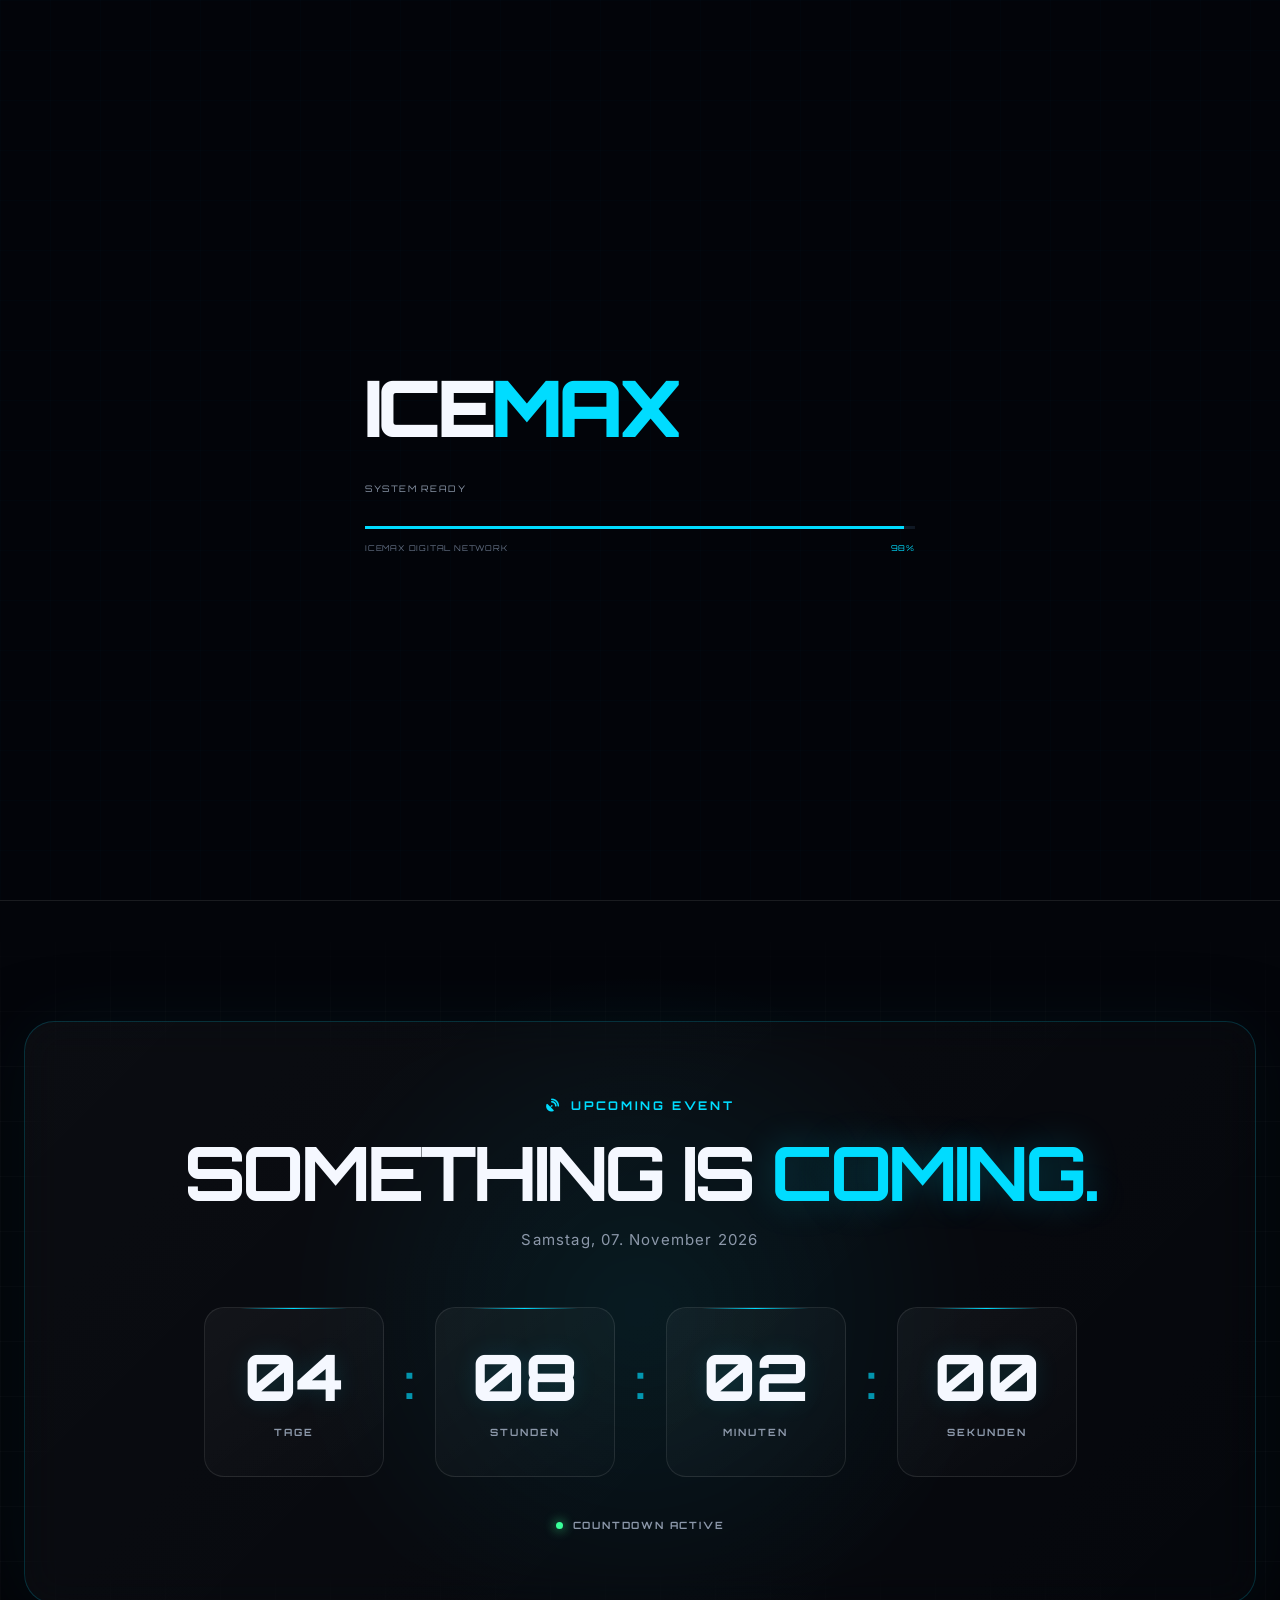
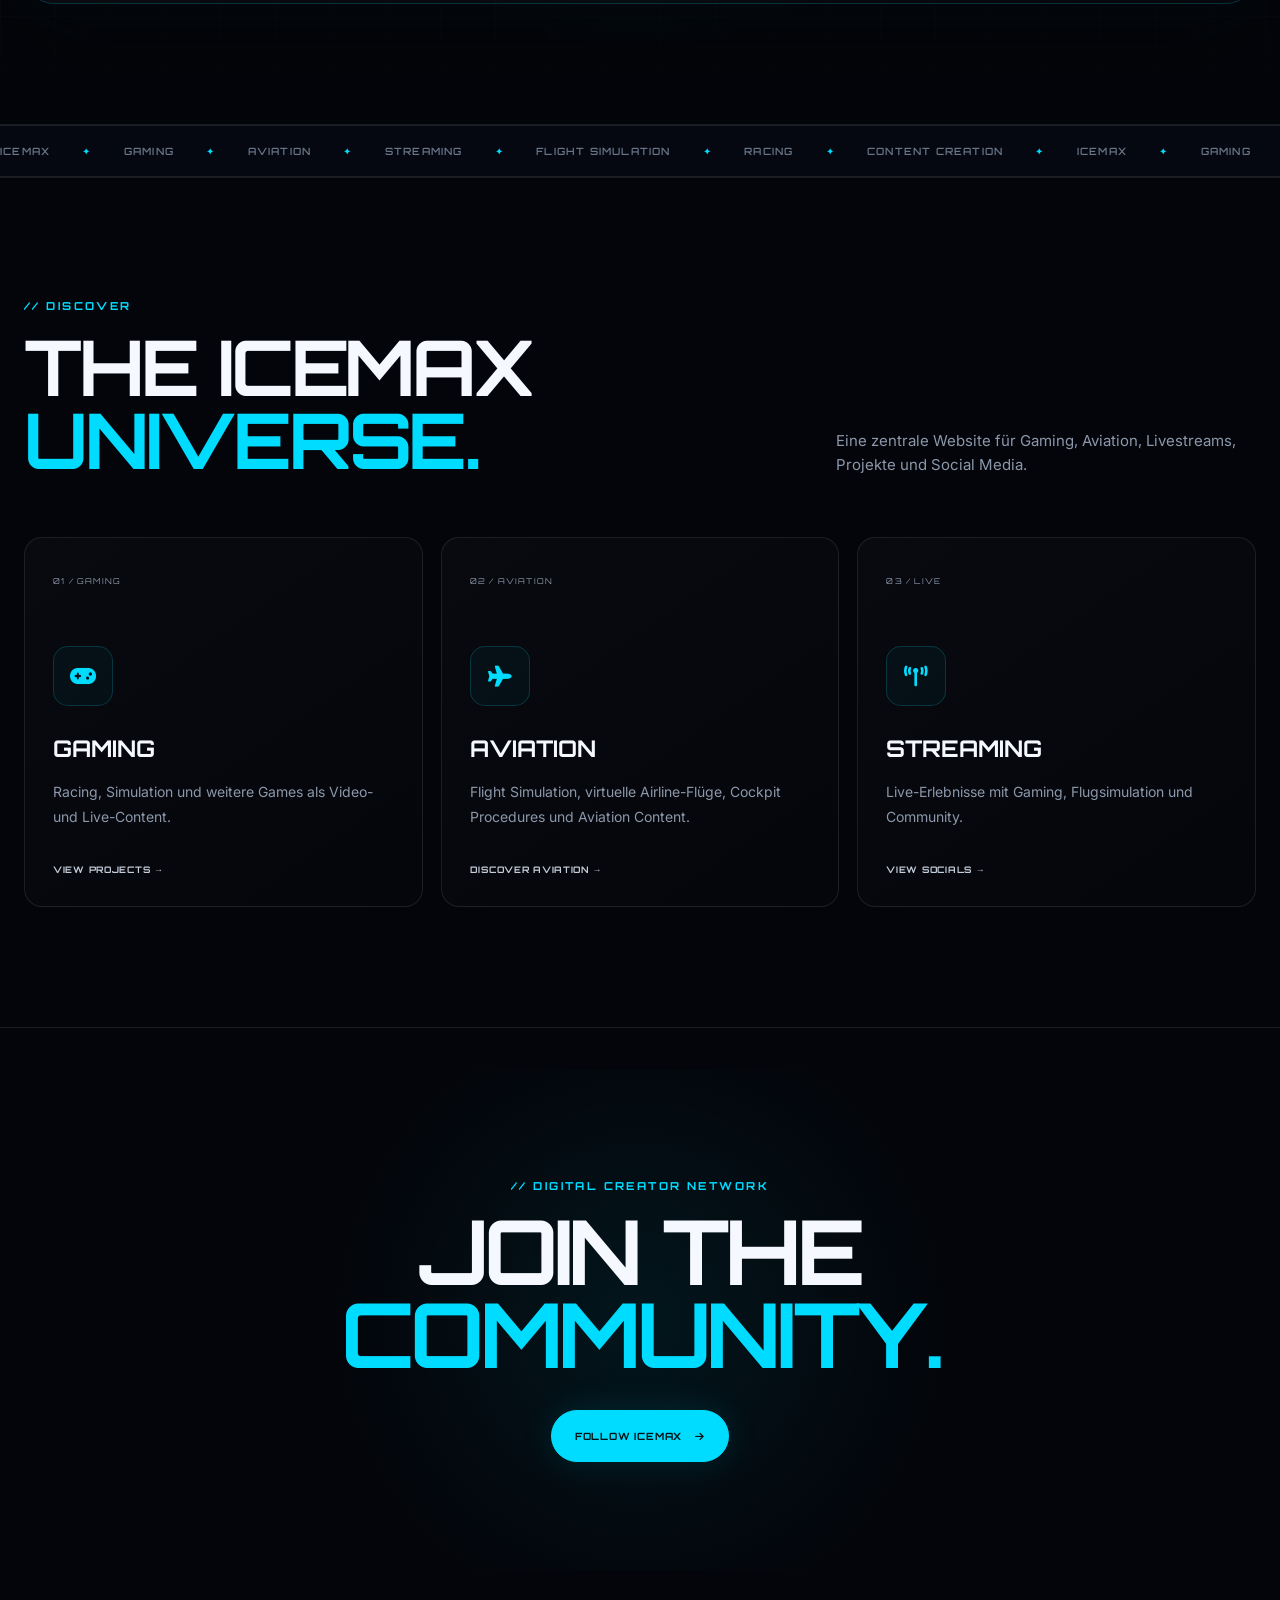
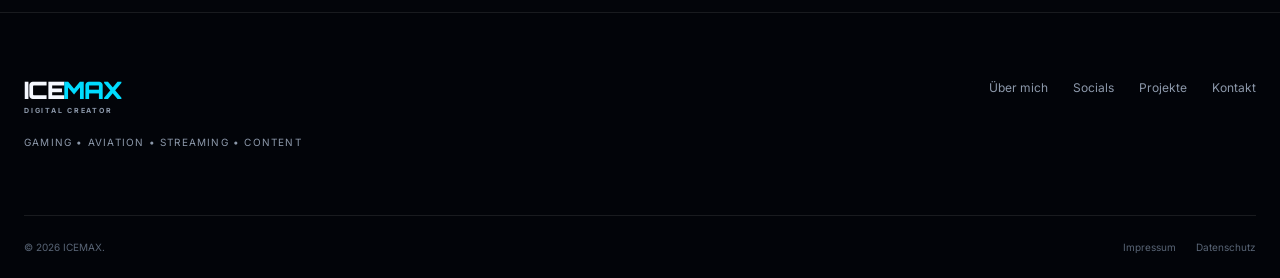
==== commit d7b8d9d3: "Update index.html" ====
--- a/index.html
+++ b/index.html
@@ -439,7 +439,7 @@
 
                 <div class="countdown-box">
                     <span class="countdown-number" id="countdownDays">
-                        00
+                        04
                     </span>
 
                     <span class="countdown-unit">
@@ -455,7 +455,7 @@
 
                 <div class="countdown-box">
                     <span class="countdown-number" id="countdownHours">
-                        00
+                        08
                     </span>
 
                     <span class="countdown-unit">
@@ -471,7 +471,7 @@
 
                 <div class="countdown-box">
                     <span class="countdown-number" id="countdownMinutes">
-                        00
+                        02
                     </span>
 
                     <span class="countdown-unit">
@@ -913,4 +913,4 @@
 
 </body>
 
-</html>+</html>
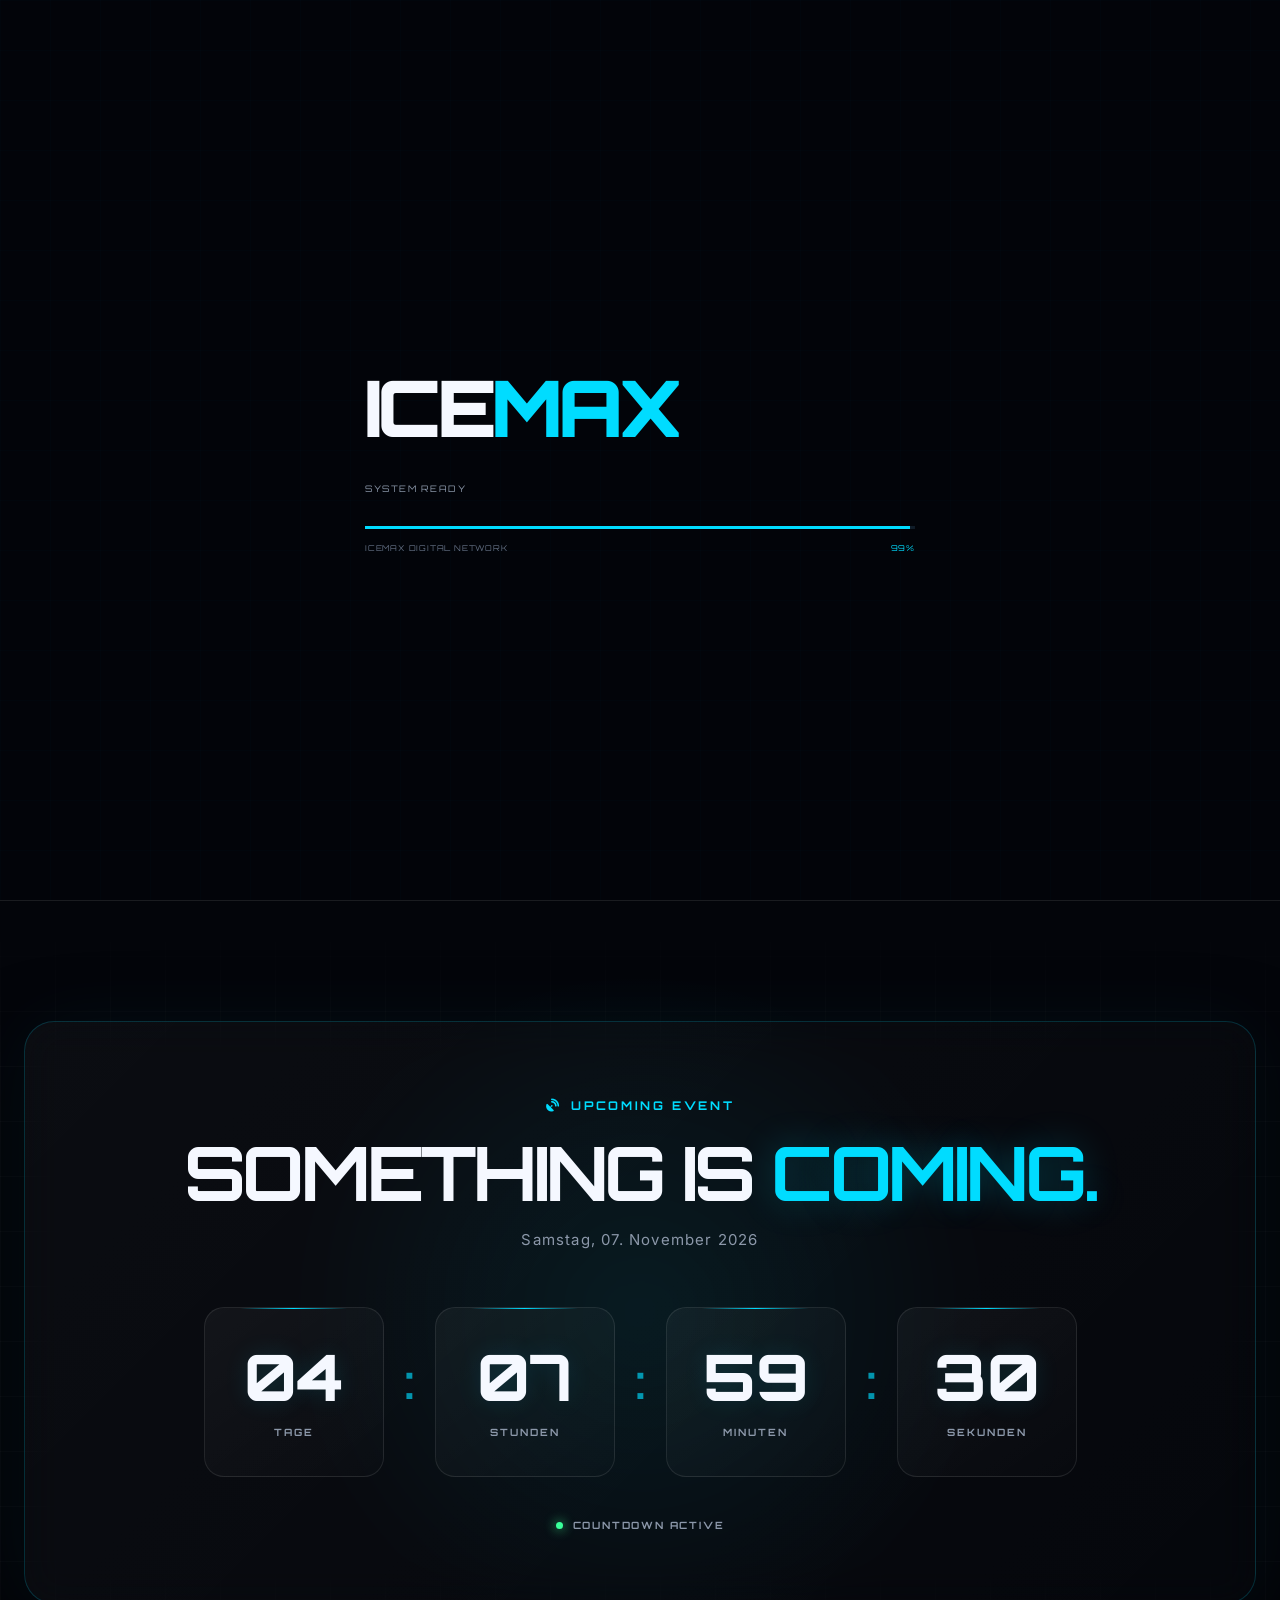
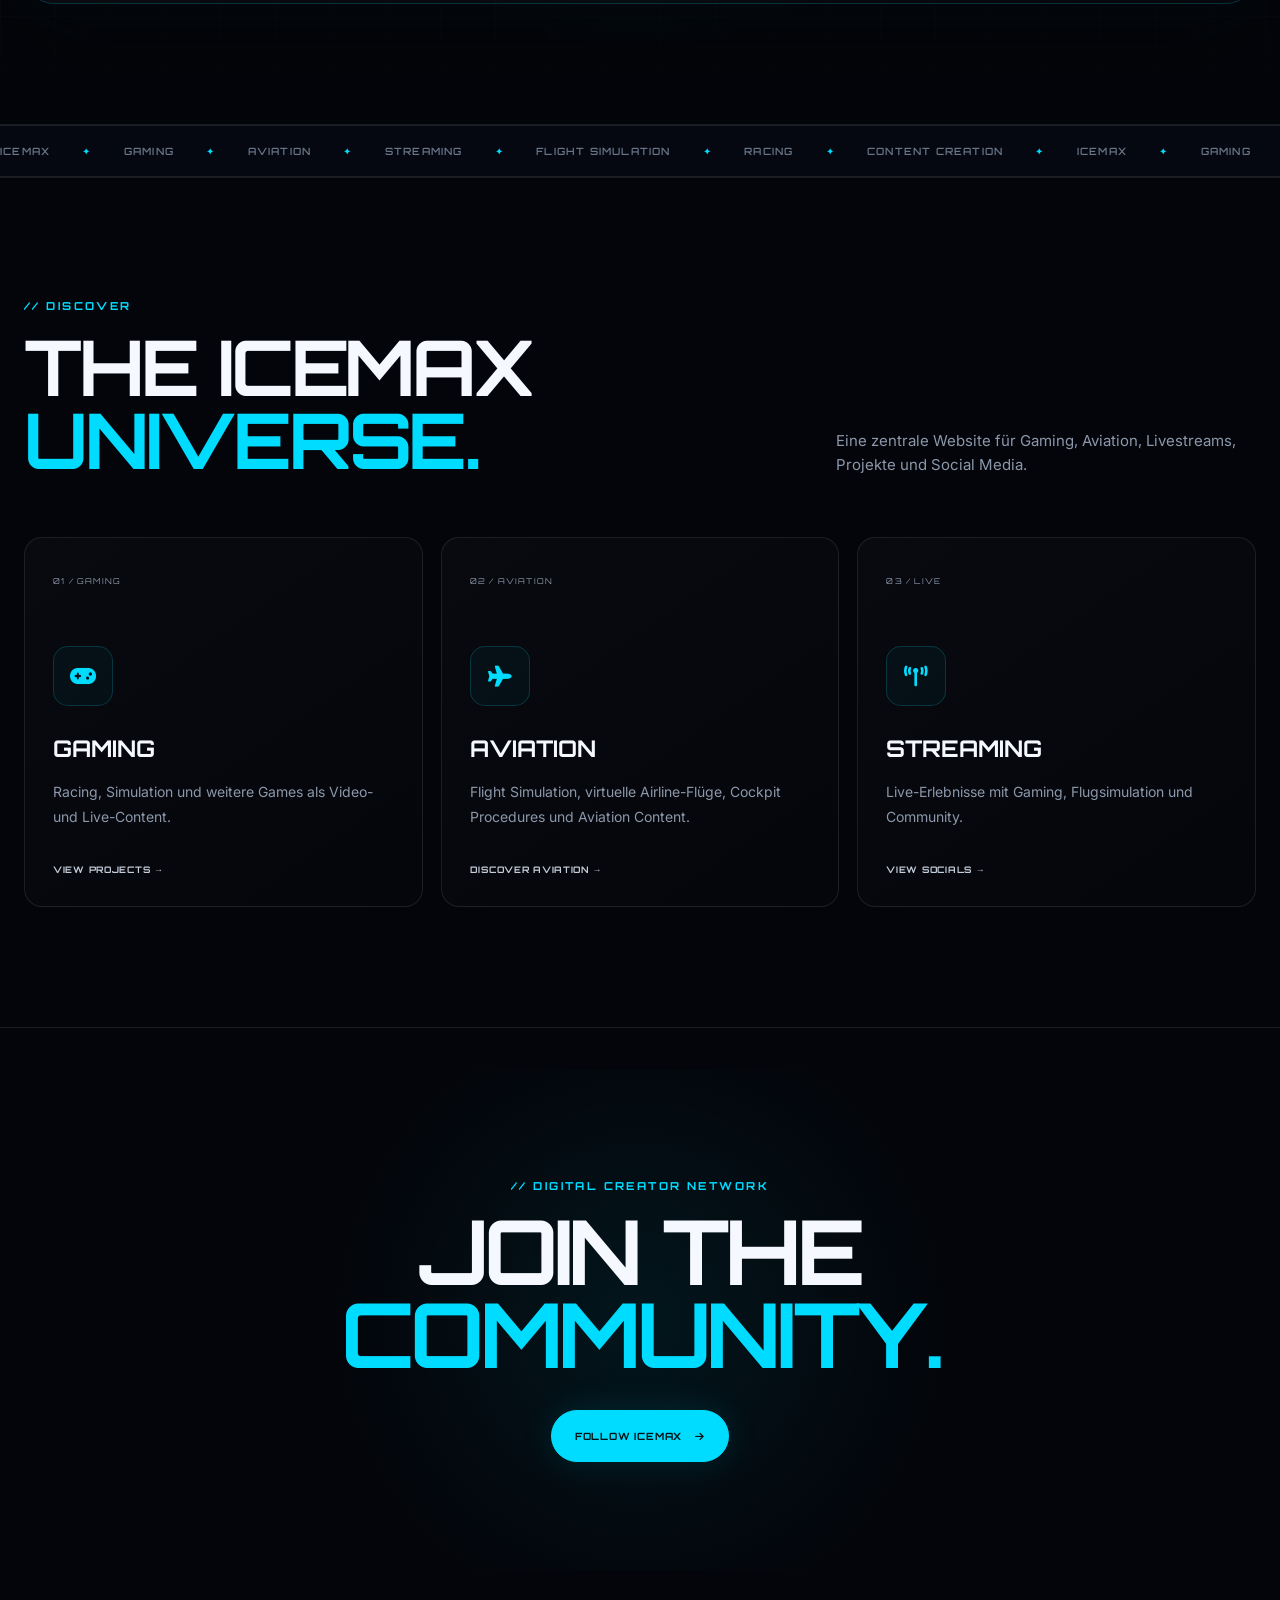
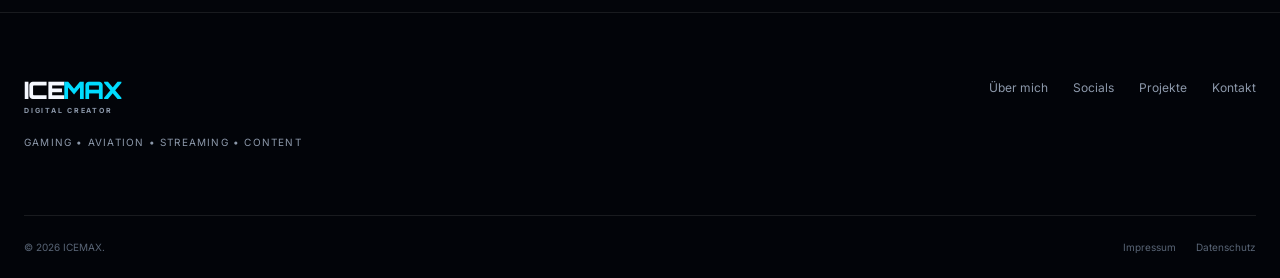
==== commit 3c6e7533: "Update index.html" ====
--- a/index.html
+++ b/index.html
@@ -455,7 +455,7 @@
 
                 <div class="countdown-box">
                     <span class="countdown-number" id="countdownHours">
-                        08
+                        07
                     </span>
 
                     <span class="countdown-unit">
@@ -471,7 +471,7 @@
 
                 <div class="countdown-box">
                     <span class="countdown-number" id="countdownMinutes">
-                        02
+                        59
                     </span>
 
                     <span class="countdown-unit">
@@ -487,7 +487,7 @@
 
                 <div class="countdown-box">
                     <span class="countdown-number" id="countdownSeconds">
-                        00
+                        30
                     </span>
 
                     <span class="countdown-unit">
